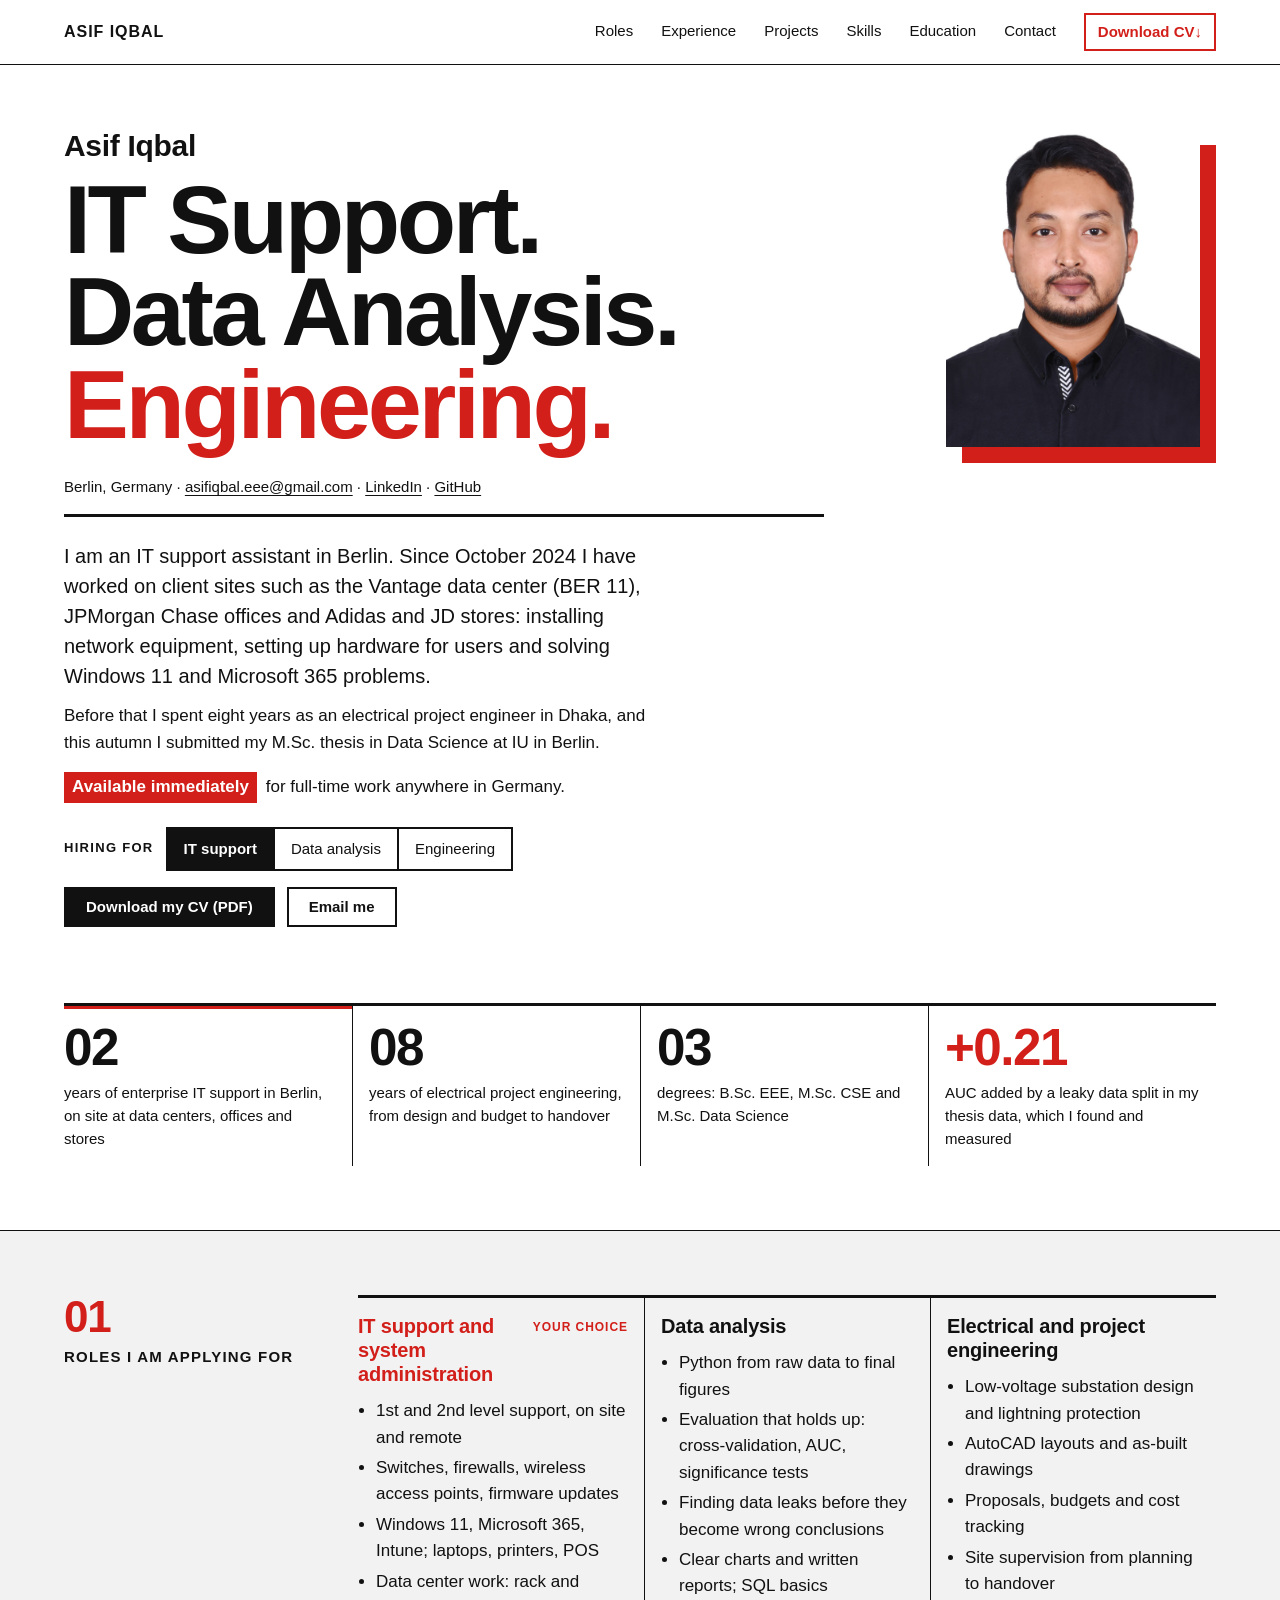
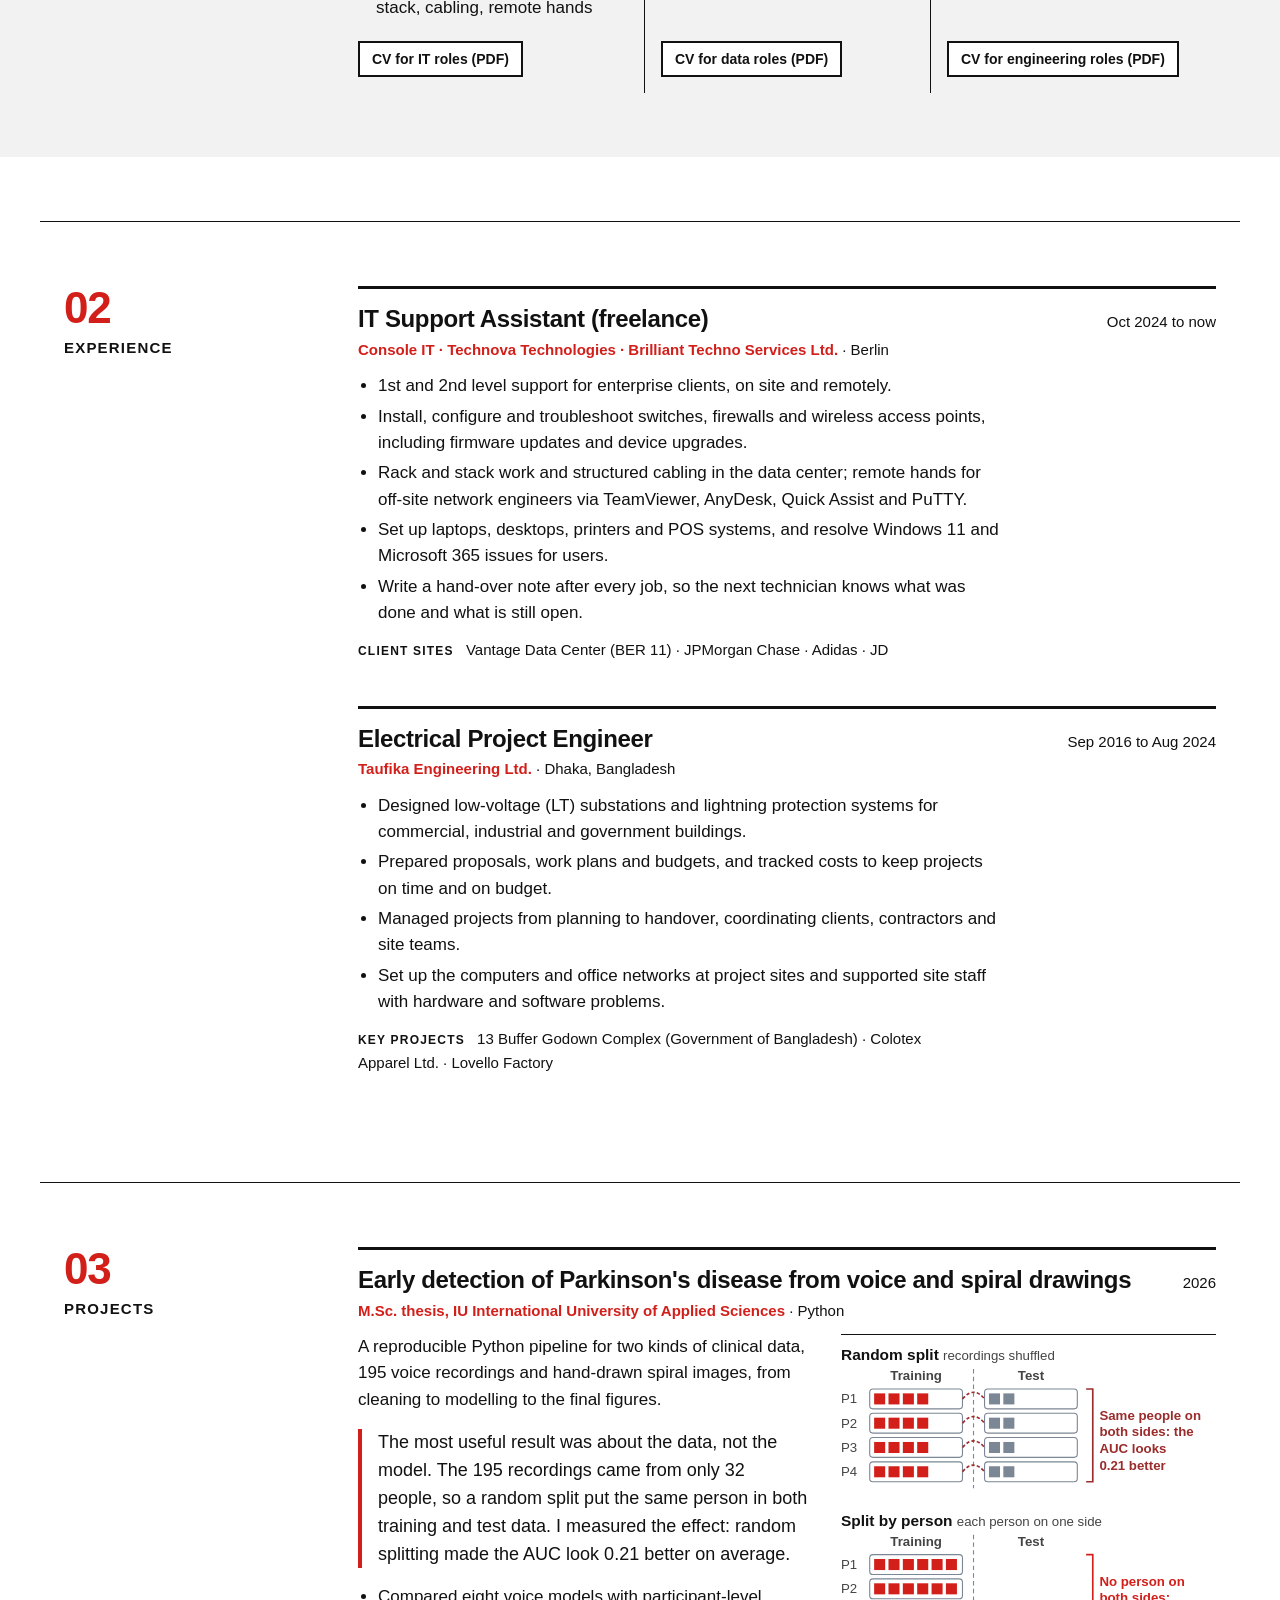
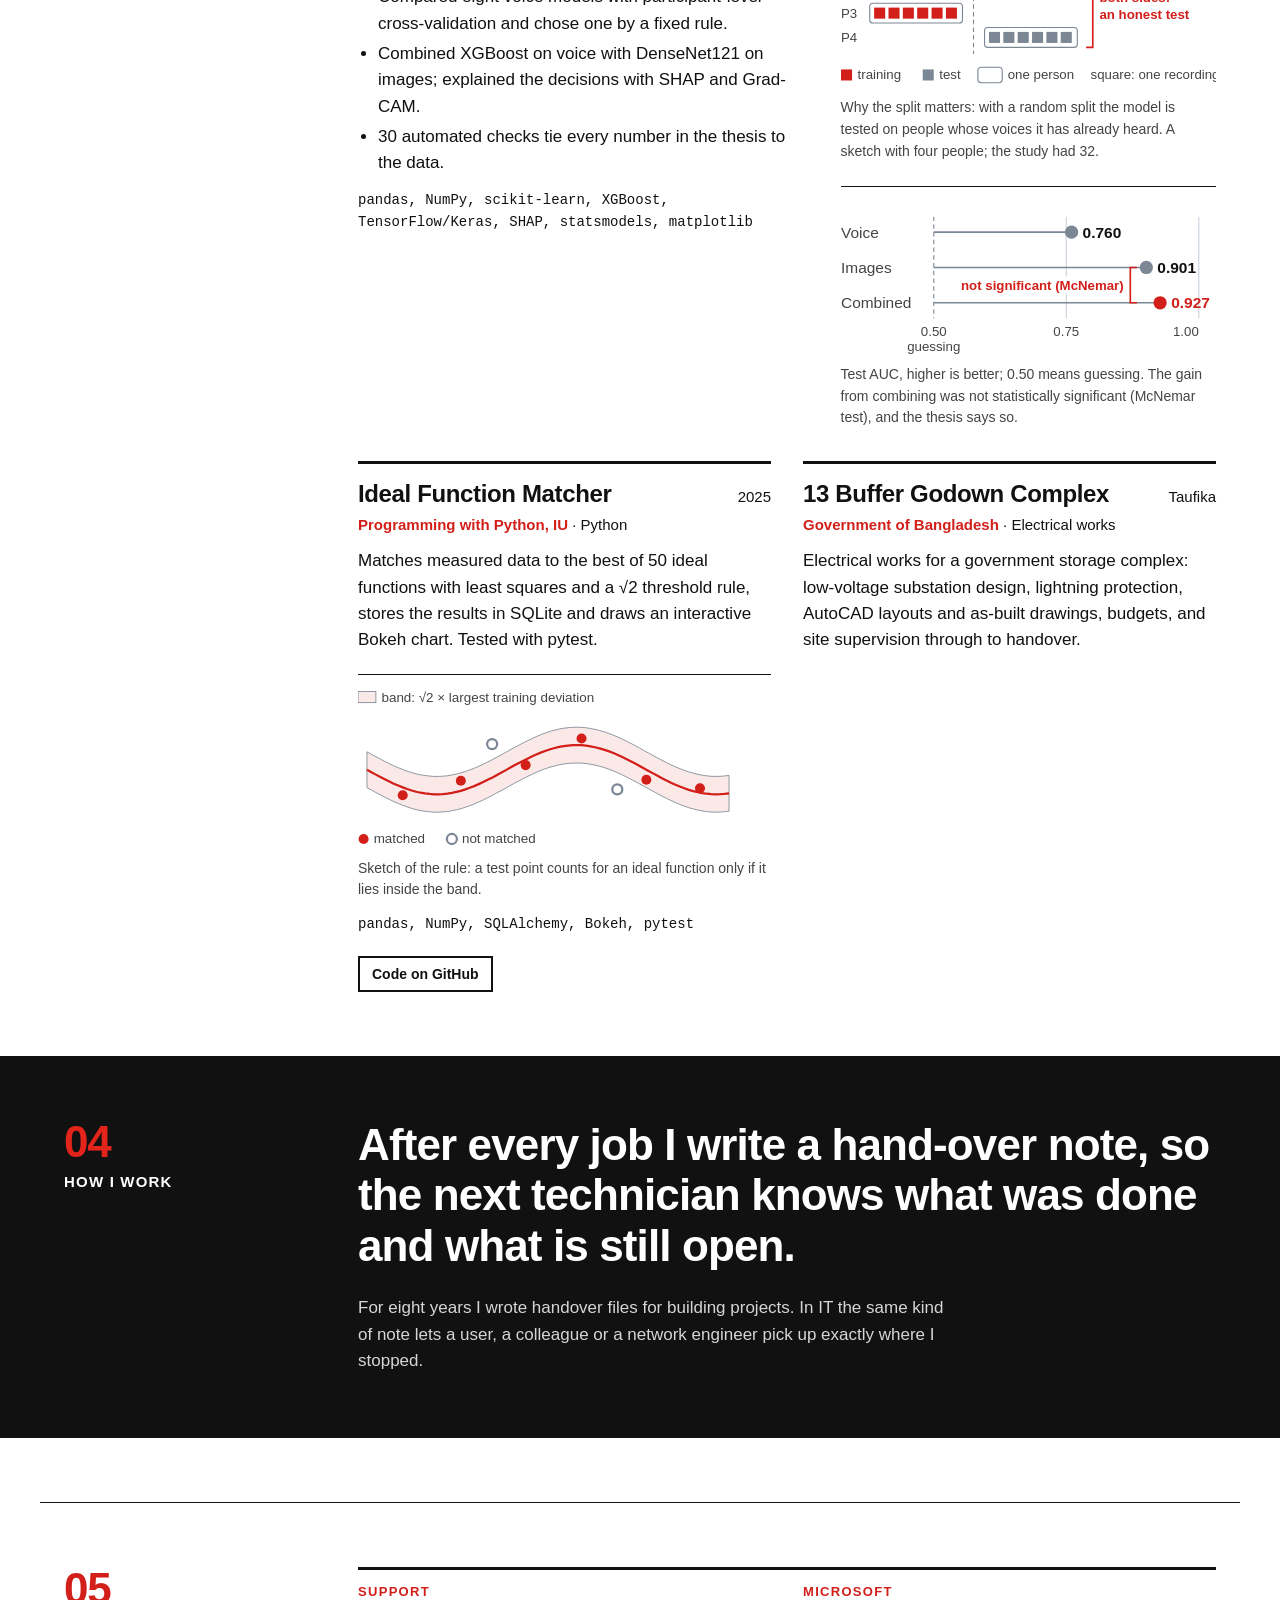
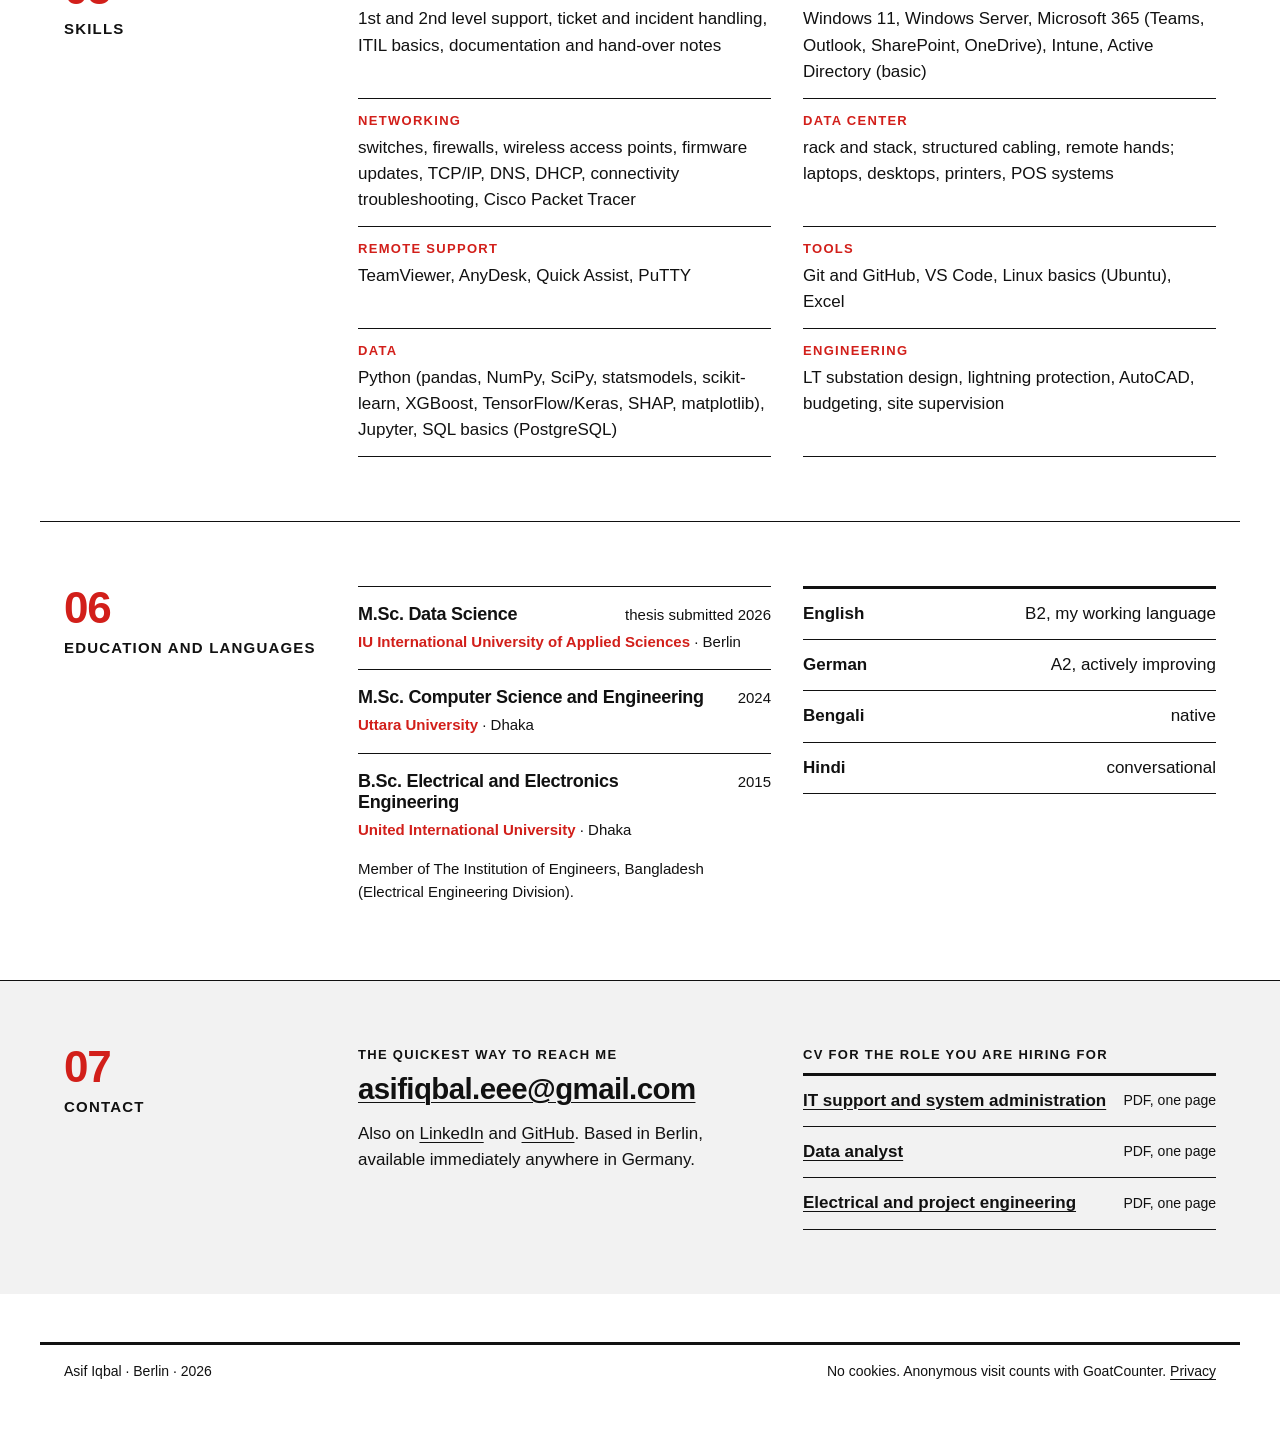
==== index.html @ b981323e "Swiss design: black, white and Swiss red, big headline, numbered sections, red block behind the phot" ====
<!doctype html>
<html lang="en">
<head>
  <meta charset="utf-8">
  <meta name="viewport" content="width=device-width, initial-scale=1">
  <title>Asif Iqbal · IT Support, System Administration, Data Analysis · Berlin</title>
  <meta name="description" content="Asif Iqbal, Berlin. IT support assistant on enterprise sites since 2024, eight years as an electrical project engineer before that, M.Sc. in Data Science. Available immediately anywhere in Germany.">
  <meta name="author" content="Asif Iqbal">
  <meta property="og:type" content="profile">
  <meta property="og:title" content="Asif Iqbal · IT Support, System Administration, Data Analysis">
  <meta property="og:description" content="IT support on enterprise sites in Berlin, eight years of electrical project engineering, M.Sc. in Data Science.">
  <meta property="og:url" content="https://asifiu.github.io/">
  <meta property="og:image" content="https://asifiu.github.io/img/asif-iqbal.jpg">
  <link rel="canonical" href="https://asifiu.github.io/">
  <link rel="icon" href="favicon.svg" type="image/svg+xml">
  <link rel="stylesheet" href="tokens.css">
  <link rel="stylesheet" href="theme.css">
  <link rel="stylesheet" href="style.css">
  <script src="site.js"></script>
  <script type="application/ld+json">
  {"@context": "https://schema.org", "@type": "Person", "name": "Asif Iqbal",
   "jobTitle": "IT Support Assistant", "image": "https://asifiu.github.io/img/asif-iqbal.jpg",
   "email": "mailto:asifiqbal.eee@gmail.com",
   "address": {"@type": "PostalAddress", "addressLocality": "Berlin", "addressCountry": "DE"},
   "alumniOf": ["IU International University of Applied Sciences", "Uttara University", "United International University"],
   "knowsLanguage": ["English", "German", "Bengali", "Hindi"],
   "sameAs": ["https://www.linkedin.com/in/asif-iqbal-ds", "https://github.com/asifiu"]}
  </script>
</head>
<body>
  <a class="skip" href="#main">Skip to content</a>

  <header class="site">
    <div class="page site-inner">
      <a class="mark" href="#top"><img src="favicon.svg" alt="" width="28" height="28">Asif Iqbal</a>
      <button class="menu-button" type="button" aria-expanded="false" aria-controls="site-nav" hidden>Menu</button>
      <nav id="site-nav" aria-label="Sections">
        <a href="#roles">Roles</a>
        <a href="#experience">Experience</a>
        <a href="#projects">Projects</a>
        <a href="#skills">Skills</a>
        <a href="#education">Education</a>
        <a href="#contact">Contact</a>
        <a class="nav-cv" href="cv/Asif_Iqbal_CV_IT_Support.pdf" data-goatcounter-click="cv-it-support" data-show="it" download>Download CV</a>
        <a class="nav-cv" href="cv/Asif_Iqbal_CV_Data_Analyst.pdf" data-goatcounter-click="cv-data-analyst" data-show="data" download hidden>Download CV</a>
        <a class="nav-cv" href="cv/Asif_Iqbal_CV_Electrical_Engineer.pdf" data-goatcounter-click="cv-electrical" data-show="ee" download hidden>Download CV</a>
      </nav>
    </div>
  </header>

  <main id="main">
    <section class="intro page" id="top">
      <div class="intro-text">
        <h1>Asif Iqbal</h1>
        <p class="headline"><span data-show="it ee">IT Support.<br>Data Analysis.<br><em>Engineering.</em></span><span data-show="data" hidden>Data Analysis.<br>IT Support.<br><em>Engineering.</em></span></p>
        <p class="contact-line">Berlin, Germany · <a href="mailto:asifiqbal.eee@gmail.com" data-goatcounter-click="email">asifiqbal.eee@gmail.com</a> ·
          <a href="https://www.linkedin.com/in/asif-iqbal-ds" data-goatcounter-click="linkedin">LinkedIn</a> · <a href="https://github.com/asifiu" data-goatcounter-click="github">GitHub</a></p>
        <div class="intro-body">
          <div data-show="it ee">
            <p class="lede">I am an IT support assistant in Berlin. Since October 2024 I have worked on client sites such as the Vantage data center (BER 11), JPMorgan Chase offices and Adidas and JD stores: installing network equipment, setting up hardware for users and solving Windows 11 and Microsoft 365 problems.</p>
            <p>Before that I spent eight years as an electrical project engineer in Dhaka, and this autumn I submitted my M.Sc. thesis in Data Science at IU in Berlin.</p>
          </div>
          <div data-show="data" hidden>
            <p class="lede">This autumn I submitted my M.Sc. thesis in Data Science at IU in Berlin: a reproducible Python pipeline for 195 voice recordings and hand-drawn spiral images, in which I found and measured a data leak that made the AUC look 0.21 better.</p>
            <p>Since October 2024 I have worked as an IT support assistant on client sites in Berlin, such as the Vantage data center (BER 11), JPMorgan Chase offices and Adidas and JD stores. Before that I spent eight years as an electrical project engineer in Dhaka.</p>
          </div>
          <p class="avail"><span class="tag">Available immediately</span> for full-time work anywhere in Germany.</p>

          <div class="focus" role="group" aria-labelledby="focusLabel" hidden>
            <span class="focus-label" id="focusLabel">Hiring for</span>
            <div class="segmented">
              <button type="button" data-role="it" aria-pressed="true">IT support</button>
              <button type="button" data-role="data" aria-pressed="false">Data analysis</button>
              <button type="button" data-role="ee" aria-pressed="false">Engineering</button>
            </div>
          </div>
          <p class="actions">
            <a class="button" href="cv/Asif_Iqbal_CV_IT_Support.pdf" data-goatcounter-click="cv-it-support" data-show="it" download>Download my CV (PDF)</a>
            <a class="button" href="cv/Asif_Iqbal_CV_Data_Analyst.pdf" data-goatcounter-click="cv-data-analyst" data-show="data" download hidden>Download my data analyst CV (PDF)</a>
            <a class="button" href="cv/Asif_Iqbal_CV_Electrical_Engineer.pdf" data-goatcounter-click="cv-electrical" data-show="ee" download hidden>Download my engineering CV (PDF)</a>
            <a class="button secondary" href="mailto:asifiqbal.eee@gmail.com" data-goatcounter-click="email">Email me</a>
          </p>
        </div>
      </div>
      <figure class="portrait">
        <img src="img/asif-iqbal.jpg" width="320" height="400" alt="Portrait of Asif Iqbal">
      </figure>
    </section>

    <section class="page" aria-label="In numbers">
      <dl class="facts">
        <div data-for="it"><dt>02</dt><dd>years of enterprise IT support in Berlin, on site at data centers, offices and stores</dd></div>
        <div data-for="ee"><dt>08</dt><dd>years of electrical project engineering, from design and budget to handover</dd></div>
        <div><dt>03</dt><dd>degrees: B.Sc. EEE, M.Sc. CSE and M.Sc. Data Science</dd></div>
        <div data-for="data" class="hot"><dt>+0.21</dt><dd>AUC added by a leaky data split in my thesis data, which I found and measured</dd></div>
      </dl>
    </section>

    <section class="band mist" id="roles">
      <div class="page">
        <h2>Roles I am applying for</h2>
        <div class="roles">
          <article class="role" data-role="it">
            <div class="role-head"><h3>IT support and system administration</h3><span class="picked" hidden>Your choice</span></div>
            <ul>
              <li>1st and 2nd level support, on site and remote</li>
              <li>Switches, firewalls, wireless access points, firmware updates</li>
              <li>Windows 11, Microsoft 365, Intune; laptops, printers, POS</li>
              <li>Data center work: rack and stack, cabling, remote hands</li>
            </ul>
            <p class="role-foot"><a class="button secondary small" href="cv/Asif_Iqbal_CV_IT_Support.pdf" data-goatcounter-click="cv-it-support" download>CV for IT roles (PDF)</a></p>
          </article>
          <article class="role" data-role="data">
            <div class="role-head"><h3>Data analysis</h3><span class="picked" hidden>Your choice</span></div>
            <ul>
              <li>Python from raw data to final figures</li>
              <li>Evaluation that holds up: cross-validation, AUC, significance tests</li>
              <li>Finding data leaks before they become wrong conclusions</li>
              <li>Clear charts and written reports; SQL basics</li>
            </ul>
            <p class="role-foot"><a class="button secondary small" href="cv/Asif_Iqbal_CV_Data_Analyst.pdf" data-goatcounter-click="cv-data-analyst" download>CV for data roles (PDF)</a></p>
          </article>
          <article class="role" data-role="ee">
            <div class="role-head"><h3>Electrical and project engineering</h3><span class="picked" hidden>Your choice</span></div>
            <ul>
              <li>Low-voltage substation design and lightning protection</li>
              <li>AutoCAD layouts and as-built drawings</li>
              <li>Proposals, budgets and cost tracking</li>
              <li>Site supervision from planning to handover</li>
            </ul>
            <p class="role-foot"><a class="button secondary small" href="cv/Asif_Iqbal_CV_Electrical_Engineer.pdf" data-goatcounter-click="cv-electrical" download>CV for engineering roles (PDF)</a></p>
          </article>
        </div>
      </div>
    </section>

    <section class="block page" id="experience">
      <h2>Experience</h2>

      <article class="entry">
        <div class="entry-head"><h3>IT Support Assistant (freelance)</h3><span class="dates">Oct 2024 to now</span></div>
        <p class="org">Console IT · Technova Technologies · Brilliant Techno Services Ltd. <span>Berlin</span></p>
        <ul>
          <li>1st and 2nd level support for enterprise clients, on site and remotely.</li>
          <li>Install, configure and troubleshoot switches, firewalls and wireless access points, including firmware updates and device upgrades.</li>
          <li>Rack and stack work and structured cabling in the data center; remote hands for off-site network engineers via TeamViewer, AnyDesk, Quick Assist and PuTTY.</li>
          <li>Set up laptops, desktops, printers and POS systems, and resolve Windows 11 and Microsoft 365 issues for users.</li>
          <li>Write a hand-over note after every job, so the next technician knows what was done and what is still open.</li>
        </ul>
        <p class="sites"><span>Client sites</span> Vantage Data Center (BER 11) · JPMorgan Chase · Adidas · JD</p>
      </article>

      <article class="entry">
        <div class="entry-head"><h3>Electrical Project Engineer</h3><span class="dates">Sep 2016 to Aug 2024</span></div>
        <p class="org">Taufika Engineering Ltd. <span>Dhaka, Bangladesh</span></p>
        <ul>
          <li>Designed low-voltage (LT) substations and lightning protection systems for commercial, industrial and government buildings.</li>
          <li>Prepared proposals, work plans and budgets, and tracked costs to keep projects on time and on budget.</li>
          <li>Managed projects from planning to handover, coordinating clients, contractors and site teams.</li>
          <li>Set up the computers and office networks at project sites and supported site staff with hardware and software problems.</li>
        </ul>
        <p class="sites"><span>Key projects</span> 13 Buffer Godown Complex (Government of Bangladesh) · Colotex Apparel Ltd. · Lovello Factory</p>
      </article>
    </section>

    <section class="block page" id="projects">
      <h2>Projects</h2>

      <article class="entry">
        <div class="entry-head"><h3>Early detection of Parkinson's disease from voice and spiral drawings</h3><span class="dates">2026</span></div>
        <p class="org">M.Sc. thesis, IU International University of Applied Sciences <span>Python</span></p>
        <div class="feature-grid">
          <div>
            <p>A reproducible Python pipeline for two kinds of clinical data, 195 voice recordings and hand-drawn spiral images, from cleaning to modelling to the final figures.</p>
            <p class="finding">The most useful result was about the data, not the model. The 195 recordings came from only 32 people, so a random split put the same person in both training and test data. I measured the effect: random splitting made the AUC look 0.21 better on average.</p>
            <ul>
              <li>Compared eight voice models with participant-level cross-validation and chose one by a fixed rule.</li>
              <li>Combined XGBoost on voice with DenseNet121 on images; explained the decisions with SHAP and Grad-CAM.</li>
              <li>30 automated checks tie every number in the thesis to the data.</li>
            </ul>
            <p class="stack">pandas, NumPy, scikit-learn, XGBoost, TensorFlow/Keras, SHAP, statsmodels, matplotlib</p>
          </div>
          <div class="figures">
            <figure class="chart">
              <svg viewBox="0 0 340 310" role="img" aria-labelledby="splitTitle">
                <title id="splitTitle">Random split: each of four people has recordings in both training and test data, so the model is tested on voices it already knows, which made the AUC look 0.21 better. Split by person: each person is in training or in test, never in both.</title>
                <text x="0" y="12" class="head">Random split <tspan class="sub">recordings shuffled</tspan></text>
                <text x="68" y="30" class="col">Training</text><text x="172" y="30" class="col">Test</text>
                <line x1="120" y1="20" x2="120" y2="128" class="divider"/>
                <text x="0" y="51" class="person">P1</text>
                <rect x="26" y="38" width="84" height="18" rx="3" class="box"/>
                <g class="train"><rect x="30" y="42" width="10" height="10"/><rect x="43" y="42" width="10" height="10"/><rect x="56" y="42" width="10" height="10"/><rect x="69" y="42" width="10" height="10"/></g>
                <rect x="130" y="38" width="84" height="18" rx="3" class="box"/>
                <g class="test"><rect x="134" y="42" width="10" height="10"/><rect x="147" y="42" width="10" height="10"/></g>
                <path d="M110 47 Q120 35 130 47" class="leak-arc"/>
                <text x="0" y="73" class="person">P2</text>
                <rect x="26" y="60" width="84" height="18" rx="3" class="box"/>
                <g class="train"><rect x="30" y="64" width="10" height="10"/><rect x="43" y="64" width="10" height="10"/><rect x="56" y="64" width="10" height="10"/><rect x="69" y="64" width="10" height="10"/></g>
                <rect x="130" y="60" width="84" height="18" rx="3" class="box"/>
                <g class="test"><rect x="134" y="64" width="10" height="10"/><rect x="147" y="64" width="10" height="10"/></g>
                <path d="M110 69 Q120 57 130 69" class="leak-arc"/>
                <text x="0" y="95" class="person">P3</text>
                <rect x="26" y="82" width="84" height="18" rx="3" class="box"/>
                <g class="train"><rect x="30" y="86" width="10" height="10"/><rect x="43" y="86" width="10" height="10"/><rect x="56" y="86" width="10" height="10"/><rect x="69" y="86" width="10" height="10"/></g>
                <rect x="130" y="82" width="84" height="18" rx="3" class="box"/>
                <g class="test"><rect x="134" y="86" width="10" height="10"/><rect x="147" y="86" width="10" height="10"/></g>
                <path d="M110 91 Q120 79 130 91" class="leak-arc"/>
                <text x="0" y="117" class="person">P4</text>
                <rect x="26" y="104" width="84" height="18" rx="3" class="box"/>
                <g class="train"><rect x="30" y="108" width="10" height="10"/><rect x="43" y="108" width="10" height="10"/><rect x="56" y="108" width="10" height="10"/><rect x="69" y="108" width="10" height="10"/></g>
                <rect x="130" y="104" width="84" height="18" rx="3" class="box"/>
                <g class="test"><rect x="134" y="108" width="10" height="10"/><rect x="147" y="108" width="10" height="10"/></g>
                <path d="M110 113 Q120 101 130 113" class="leak-arc"/>
                <path d="M222 38 H228 V122 H222" class="bracket-bad"/>
                <text x="234" y="66" class="note-bad">Same people on</text>
                <text x="234" y="81" class="note-bad">both sides: the</text>
                <text x="234" y="96" class="note-bad">AUC looks</text>
                <text x="234" y="111" class="note-bad">0.21 better</text>
                <text x="0" y="162" class="head">Split by person <tspan class="sub">each person on one side</tspan></text>
                <text x="68" y="180" class="col">Training</text><text x="172" y="180" class="col">Test</text>
                <line x1="120" y1="170" x2="120" y2="278" class="divider"/>
                <text x="0" y="201" class="person">P1</text>
                <rect x="26" y="188" width="84" height="18" rx="3" class="box"/>
                <g class="train"><rect x="30" y="192" width="10" height="10"/><rect x="43" y="192" width="10" height="10"/><rect x="56" y="192" width="10" height="10"/><rect x="69" y="192" width="10" height="10"/><rect x="82" y="192" width="10" height="10"/><rect x="95" y="192" width="10" height="10"/></g>
                <text x="0" y="223" class="person">P2</text>
                <rect x="26" y="210" width="84" height="18" rx="3" class="box"/>
                <g class="train"><rect x="30" y="214" width="10" height="10"/><rect x="43" y="214" width="10" height="10"/><rect x="56" y="214" width="10" height="10"/><rect x="69" y="214" width="10" height="10"/><rect x="82" y="214" width="10" height="10"/><rect x="95" y="214" width="10" height="10"/></g>
                <text x="0" y="245" class="person">P3</text>
                <rect x="26" y="232" width="84" height="18" rx="3" class="box"/>
                <g class="train"><rect x="30" y="236" width="10" height="10"/><rect x="43" y="236" width="10" height="10"/><rect x="56" y="236" width="10" height="10"/><rect x="69" y="236" width="10" height="10"/><rect x="82" y="236" width="10" height="10"/><rect x="95" y="236" width="10" height="10"/></g>
                <text x="0" y="267" class="person">P4</text>
                <rect x="130" y="254" width="84" height="18" rx="3" class="box"/>
                <g class="test"><rect x="134" y="258" width="10" height="10"/><rect x="147" y="258" width="10" height="10"/><rect x="160" y="258" width="10" height="10"/><rect x="173" y="258" width="10" height="10"/><rect x="186" y="258" width="10" height="10"/><rect x="199" y="258" width="10" height="10"/></g>
                <path d="M222 188 H228 V272 H222" class="bracket-ok"/>
                <text x="234" y="216" class="note-ok">No person on</text>
                <text x="234" y="231" class="note-ok">both sides:</text>
                <text x="234" y="246" class="note-ok">an honest test</text>
                <g class="legend"><rect x="0" y="292" width="10" height="10" class="train-key"/><text x="15" y="301">training</text><rect x="74" y="292" width="10" height="10" class="test-key"/><text x="89" y="301">test</text><rect x="124" y="290" width="22" height="14" rx="3" class="box"/><text x="151" y="301">one person</text><text x="226" y="301">square: one recording</text></g>
              </svg>
              <figcaption>Why the split matters: with a random split the model is tested on people whose voices it has already heard. A sketch with four people; the study had 32.</figcaption>
            </figure>
            <figure class="chart">
              <svg viewBox="0 0 340 142" role="img" aria-labelledby="chartTitle">
                <title id="chartTitle">Test AUC on a scale from 0.50 (guessing) to 1.00: voice 0.760, images 0.901, combined 0.927. The difference between images and combined is not statistically significant (McNemar test).</title>
                <line x1="84.0" y1="16" x2="84.0" y2="108" class="chance"/>
                <line x1="204.0" y1="16" x2="204.0" y2="108" class="grid"/>
                <line x1="324.0" y1="16" x2="324.0" y2="108" class="grid"/>
                <text x="0" y="35" class="lbl">Voice</text>
                <line x1="84.0" y1="30" x2="208.8" y2="30" class="stem"/>
                <circle cx="208.8" cy="30" r="6" class="cmp"/>
                <text x="218.8" y="35" class="val">0.760</text>
                <text x="0" y="67" class="lbl">Images</text>
                <line x1="84.0" y1="62" x2="276.5" y2="62" class="stem"/>
                <circle cx="276.5" cy="62" r="6" class="cmp"/>
                <text x="286.5" y="67" class="val">0.901</text>
                <text x="0" y="99" class="lbl">Combined</text>
                <line x1="84.0" y1="94" x2="289.0" y2="94" class="stem"/>
                <circle cx="289.0" cy="94" r="6" class="main"/>
                <text x="299.0" y="99" class="val strong">0.927</text>
                <path d="M268 62 H262 V94 H268" class="bracket"/>
                <rect x="96" y="70" width="162" height="16" class="note-bg"/>
                <text x="256" y="82" class="note" text-anchor="end">not significant (McNemar)</text>
                <text x="84.0" y="124" class="tick" text-anchor="middle">0.50</text>
                <text x="84.0" y="138" class="tick" text-anchor="middle">guessing</text>
                <text x="204.0" y="124" class="tick" text-anchor="middle">0.75</text>
                <text x="324.0" y="124" class="tick" text-anchor="end">1.00</text>
              </svg>
              <figcaption>Test AUC, higher is better; 0.50 means guessing. The gain from combining was not statistically significant (McNemar test), and the thesis says so.</figcaption>
            </figure>
          </div>
        </div>
      </article>

      <div class="two-col">
        <article class="entry card">
          <div class="entry-head"><h3>Ideal Function Matcher</h3><span class="dates">2025</span></div>
          <p class="org">Programming with Python, IU <span>Python</span></p>
          <p>Matches measured data to the best of 50 ideal functions with least squares and a √2 threshold rule, stores the results in SQLite and draws an interactive Bokeh chart. Tested with pytest.</p>
          <figure class="chart sketch">
            <svg viewBox="0 0 340 146" role="img" aria-labelledby="matchTitle">
              <title id="matchTitle">Sketch of the matching rule: a test point is matched to an ideal function only if it lies inside a band of the square root of 2 times the largest training deviation. Six points inside the band are matched, two outside are not.</title>
              <path d="M8 58.0 L12 60.2 L16 62.4 L20 64.5 L24 66.6 L28 68.6 L32 70.5 L36 72.2 L40 73.8 L44 75.3 L48 76.6 L52 77.7 L56 78.6 L60 79.2 L64 79.7 L68 80.0 L72 80.0 L76 79.8 L80 79.4 L84 78.7 L88 77.9 L92 76.9 L96 75.6 L100 74.2 L104 72.7 L108 70.9 L112 69.1 L116 67.1 L120 65.1 L124 62.9 L128 60.8 L132 58.6 L136 56.3 L140 54.1 L144 52.0 L148 49.9 L152 47.9 L156 46.0 L160 44.2 L164 42.5 L168 41.0 L172 39.7 L176 38.6 L180 37.6 L184 36.9 L188 36.4 L192 36.1 L196 36.0 L200 36.1 L204 36.5 L208 37.1 L212 37.9 L216 38.9 L220 40.0 L224 41.4 L228 42.9 L232 44.6 L236 46.4 L240 48.4 L244 50.4 L248 52.5 L252 54.7 L256 56.9 L260 59.1 L264 61.3 L268 63.5 L272 65.6 L276 67.6 L280 69.6 L284 71.4 L288 73.1 L292 74.6 L296 76.0 L300 77.1 L304 78.1 L308 78.9 L312 79.5 L316 79.9 L320 80.0 L324 79.9 L328 79.6 L332 79.1 L332 111.1 L328 111.6 L324 111.9 L320 112.0 L316 111.9 L312 111.5 L308 110.9 L304 110.1 L300 109.1 L296 108.0 L292 106.6 L288 105.1 L284 103.4 L280 101.6 L276 99.6 L272 97.6 L268 95.5 L264 93.3 L260 91.1 L256 88.9 L252 86.7 L248 84.5 L244 82.4 L240 80.4 L236 78.4 L232 76.6 L228 74.9 L224 73.4 L220 72.0 L216 70.9 L212 69.9 L208 69.1 L204 68.5 L200 68.1 L196 68.0 L192 68.1 L188 68.4 L184 68.9 L180 69.6 L176 70.6 L172 71.7 L168 73.0 L164 74.5 L160 76.2 L156 78.0 L152 79.9 L148 81.9 L144 84.0 L140 86.1 L136 88.3 L132 90.6 L128 92.8 L124 94.9 L120 97.1 L116 99.1 L112 101.1 L108 102.9 L104 104.7 L100 106.2 L96 107.6 L92 108.9 L88 109.9 L84 110.7 L80 111.4 L76 111.8 L72 112.0 L68 112.0 L64 111.7 L60 111.2 L56 110.6 L52 109.7 L48 108.6 L44 107.3 L40 105.8 L36 104.2 L32 102.5 L28 100.6 L24 98.6 L20 96.5 L16 94.4 L12 92.2 L8 90.0 Z" class="band"/>
              <path d="M8 74.0 L12 76.2 L16 78.4 L20 80.5 L24 82.6 L28 84.6 L32 86.5 L36 88.2 L40 89.8 L44 91.3 L48 92.6 L52 93.7 L56 94.6 L60 95.2 L64 95.7 L68 96.0 L72 96.0 L76 95.8 L80 95.4 L84 94.7 L88 93.9 L92 92.9 L96 91.6 L100 90.2 L104 88.7 L108 86.9 L112 85.1 L116 83.1 L120 81.1 L124 78.9 L128 76.8 L132 74.6 L136 72.3 L140 70.1 L144 68.0 L148 65.9 L152 63.9 L156 62.0 L160 60.2 L164 58.5 L168 57.0 L172 55.7 L176 54.6 L180 53.6 L184 52.9 L188 52.4 L192 52.1 L196 52.0 L200 52.1 L204 52.5 L208 53.1 L212 53.9 L216 54.9 L220 56.0 L224 57.4 L228 58.9 L232 60.6 L236 62.4 L240 64.4 L244 66.4 L248 68.5 L252 70.7 L256 72.9 L260 75.1 L264 77.3 L268 79.5 L272 81.6 L276 83.6 L280 85.6 L284 87.4 L288 89.1 L292 90.6 L296 92.0 L300 93.1 L304 94.1 L308 94.9 L312 95.5 L316 95.9 L320 96.0 L324 95.9 L328 95.6 L332 95.1" class="ideal"/>
              <circle cx="40" cy="96.8" r="4.5" class="hit"/>
              <circle cx="92" cy="83.9" r="4.5" class="hit"/>
              <circle cx="150" cy="69.9" r="4.5" class="hit"/>
              <circle cx="200" cy="46.1" r="4.5" class="hit"/>
              <circle cx="258" cy="83.0" r="4.5" class="hit"/>
              <circle cx="306" cy="90.6" r="4.5" class="hit"/>
              <circle cx="120" cy="51.1" r="4.5" class="miss"/>
              <circle cx="232" cy="91.6" r="4.5" class="miss"/>
              <g class="legend"><rect x="0" y="4" width="16" height="10" class="band"/><text x="21" y="13">band: √2 × largest training deviation</text><circle cx="5" cy="136" r="4.5" class="hit"/><text x="14" y="140">matched</text><circle cx="84" cy="136" r="4.5" class="miss"/><text x="93" y="140">not matched</text></g>
            </svg>
            <figcaption>Sketch of the rule: a test point counts for an ideal function only if it lies inside the band.</figcaption>
          </figure>
          <p class="stack">pandas, NumPy, SQLAlchemy, Bokeh, pytest</p>
          <p class="card-foot"><a class="button secondary small" href="https://github.com/asifiu/iu-programming-assignment" data-goatcounter-click="github-ideal-function-matcher">Code on GitHub</a></p>
        </article>
        <article class="entry card">
          <div class="entry-head"><h3>13 Buffer Godown Complex</h3><span class="dates">Taufika</span></div>
          <p class="org">Government of Bangladesh <span>Electrical works</span></p>
          <p>Electrical works for a government storage complex: low-voltage substation design, lightning protection, AutoCAD layouts and as-built drawings, budgets, and site supervision through to handover.</p>
        </article>
      </div>
    </section>

    <section class="band accent" aria-labelledby="howTitle">
      <div class="page">
        <h2 id="howTitle">How I work</h2>
        <blockquote class="quote">
          <p>After every job I write a hand-over note, so the next technician knows what was done and what is still open.</p>
        </blockquote>
        <p class="after-quote">For eight years I wrote handover files for building projects. In IT the same kind of note lets a user, a colleague or a network engineer pick up exactly where I stopped.</p>
      </div>
    </section>

    <section class="block page" id="skills">
      <h2>Skills</h2>
      <dl class="skills">
        <div data-for="it"><dt>Support</dt><dd>1st and 2nd level support, ticket and incident handling, ITIL basics, documentation and hand-over notes</dd></div>
        <div data-for="it"><dt>Microsoft</dt><dd>Windows 11, Windows Server, Microsoft 365 (Teams, Outlook, SharePoint, OneDrive), Intune, Active Directory (basic)</dd></div>
        <div data-for="it"><dt>Networking</dt><dd>switches, firewalls, wireless access points, firmware updates, TCP/IP, DNS, DHCP, connectivity troubleshooting, Cisco Packet Tracer</dd></div>
        <div data-for="it"><dt>Data center</dt><dd>rack and stack, structured cabling, remote hands; laptops, desktops, printers, POS systems</dd></div>
        <div data-for="it"><dt>Remote support</dt><dd>TeamViewer, AnyDesk, Quick Assist, PuTTY</dd></div>
        <div data-for="data"><dt>Data</dt><dd>Python (pandas, NumPy, SciPy, statsmodels, scikit-learn, XGBoost, TensorFlow/Keras, SHAP, matplotlib), Jupyter, SQL basics (PostgreSQL)</dd></div>
        <div data-for="ee"><dt>Engineering</dt><dd>LT substation design, lightning protection, AutoCAD, budgeting, site supervision</dd></div>
        <div data-for="it data"><dt>Tools</dt><dd>Git and GitHub, VS Code, Linux basics (Ubuntu), Excel</dd></div>
      </dl>
    </section>

    <section class="block page" id="education">
      <h2>Education and languages</h2>
      <div class="two-col">
        <div>
          <article class="entry compact">
            <div class="entry-head"><h3>M.Sc. Data Science</h3><span class="dates">thesis submitted 2026</span></div>
            <p class="org">IU International University of Applied Sciences <span>Berlin</span></p>
          </article>
          <article class="entry compact">
            <div class="entry-head"><h3>M.Sc. Computer Science and Engineering</h3><span class="dates">2024</span></div>
            <p class="org">Uttara University <span>Dhaka</span></p>
          </article>
          <article class="entry compact">
            <div class="entry-head"><h3>B.Sc. Electrical and Electronics Engineering</h3><span class="dates">2015</span></div>
            <p class="org">United International University <span>Dhaka</span></p>
          </article>
          <p class="plain">Member of The Institution of Engineers, Bangladesh (Electrical Engineering Division).</p>
        </div>
        <dl class="languages">
          <div><dt>English</dt><dd>B2, my working language</dd></div>
          <div><dt>German</dt><dd>A2, actively improving</dd></div>
          <div><dt>Bengali</dt><dd>native</dd></div>
          <div><dt>Hindi</dt><dd>conversational</dd></div>
        </dl>
      </div>
    </section>

    <section class="band mist contact" id="contact">
      <div class="page">
        <h2>Contact</h2>
        <div class="two-col">
          <div>
            <p class="contact-label">The quickest way to reach me</p>
            <p class="contact-email"><a href="mailto:asifiqbal.eee@gmail.com" data-goatcounter-click="email">asifiqbal.eee@gmail.com</a></p>
            <p>Also on <a href="https://www.linkedin.com/in/asif-iqbal-ds" data-goatcounter-click="linkedin">LinkedIn</a> and <a href="https://github.com/asifiu" data-goatcounter-click="github">GitHub</a>. Based in Berlin, available immediately anywhere in Germany.</p>
          </div>
          <div>
            <p class="contact-label">CV for the role you are hiring for</p>
            <ul class="downloads">
              <li><a href="cv/Asif_Iqbal_CV_IT_Support.pdf" data-goatcounter-click="cv-it-support" download>IT support and system administration</a><span>PDF, one page</span></li>
              <li><a href="cv/Asif_Iqbal_CV_Data_Analyst.pdf" data-goatcounter-click="cv-data-analyst" download>Data analyst</a><span>PDF, one page</span></li>
              <li><a href="cv/Asif_Iqbal_CV_Electrical_Engineer.pdf" data-goatcounter-click="cv-electrical" download>Electrical and project engineering</a><span>PDF, one page</span></li>
            </ul>
          </div>
        </div>
      </div>
    </section>
  </main>

  <footer class="page site-foot">
    <p>Asif Iqbal · Berlin · 2026</p>
    <p>No cookies. Anonymous visit counts with GoatCounter. <a href="privacy.html">Privacy</a></p>
  </footer>
  <script data-goatcounter="https://asifiqbal.goatcounter.com/count" async src="https://gc.zgo.at/count.v5.js"
          crossorigin="anonymous" integrity="sha384-atnOLvQb9t+jTSipvd75X2yginT4PjVbqDdlJAmxMm+wYElFmeR6EmLP5bYeoRVQ"></script>
</body>
</html>
---- tokens.css ----
/* Asif Iqbal brand tokens (see ../BRAND.md). The one place to change colours, type and spacing.
   Copied into portfolio/ and dashboard/static/ by sync_brand.py; edit here, then run it. */
:root {
  /* colour: brand */
  --navy: #1b4965;
  --navy-dark: #13364b;     /* hover and pressed */
  --navy-tint: #e8eef2;     /* selected and hover backgrounds */
  /* colour: neutral */
  --ink: #1d1d1f;
  --muted: #5a6470;
  --rule: #c9d3dc;
  --rule-strong: #7b8794;   /* borders of fields and boxes that must be seen: 3.7 : 1 on white */
  --paper: #ffffff;
  --mist: #f3f5f7;
  /* colour: status (dashboard only) */
  --act-ink: #8a5a0b;  --act-bg: #fbf1dd;    /* needs your action */
  --done-ink: #2f6b3a; --done-bg: #e6f1e8;   /* done, applied */
  --bad-ink: #9b2c2c;  --bad-bg: #f7e4e4;    /* problem, rejected */
  --slate: #7b8794;                           /* chart comparison series: 3.7 : 1 on white (data marks need 3 : 1) */

  /* the accent of a page: navy here (CVs, dashboard); the portfolio sets its own in portfolio-theme.css */
  --accent: var(--navy);
  --accent-dark: var(--navy-dark);
  --accent-tint: var(--navy-tint);

  /* type */
  --font-display: Cambria, Georgia, "Times New Roman", serif;
  --font-text: Calibri, Carlito, "Segoe UI", Arial, sans-serif;
  --font-code: Consolas, "Cascadia Mono", ui-monospace, Menlo, monospace;  /* tool names only; system fonts */
  --text-xs: 13px;
  --text-sm: 15px;
  --text-md: 17px;
  --text-lg: 20px;
  --text-xl: 26px;
  --text-2xl: 34px;
  --text-3xl: clamp(40px, 6vw, 56px);
  --label-tracking: 0.12em;
  --leading: 1.55;

  /* space (4 px steps) */
  --s1: 4px;  --s2: 8px;  --s3: 12px; --s4: 16px; --s5: 24px;
  --s6: 32px; --s7: 48px; --s8: 64px; --s9: 96px;

  /* lines, corners, depth, motion */
  --hairline: 1px solid var(--rule);
  --radius: 3px;
  --radius-lg: 4px;
  --shadow: none;           /* separate with hairlines, not shadows */
  --focus: 0 0 0 2px var(--paper), 0 0 0 4px var(--accent);  /* keyboard focus: white gap + accent ring */
  --focus-inset: inset 0 0 0 2px var(--accent), inset 0 0 0 4px var(--paper);  /* inside boxes that clip their edges */
  --control: 40px;          /* height of buttons and fields */
  --touch: 44px;            /* the same on phones and touch screens */
  --measure: 68ch;          /* longest reading line */
  --page: 1080px;
  --transition: 120ms ease; /* colour changes only; nothing moves on its own */
}
---- theme.css ----
/* The portfolio's own accent colour: Swiss red (Asif's choice, 18 October 2026; teal before that).
   Loaded after tokens.css on the portfolio only; the CVs and the dashboard stay navy.
   Readable as text: 5.3 : 1 on white, 4.75 : 1 on the grey bands.
   Copied into portfolio/theme.css by sync_brand.py; edit here, then run it. */
:root {
  --accent: #d21f1a;
  --accent-dark: #a8180f;
  --accent-tint: #fbe9e8;
}
---- style.css ----
/* Portfolio, Swiss Modernism 2.0 preview (18 October 2026).
   Black, white and one accent (teal from theme.css), a 12-column grid, plain sans-serif type,
   black rules instead of boxes, square corners. Colours and spacing still come from tokens.css. */
:root {
  --sans: "Helvetica Neue", Helvetica, Arial, sans-serif;  /* system fonts only */
  --black: #111111;
  --grey: #f2f2f2;
  --line: 1px solid var(--black);
  --line-thick: 3px solid var(--black);
  --radius: 0;
  --radius-lg: 0;
}
* { box-sizing: border-box; }
[hidden] { display: none !important; }
html { scroll-padding-top: 76px; scroll-behavior: smooth; }
body { margin: 0; background: var(--paper); color: var(--black); font: 17px/1.55 var(--sans); counter-reset: section; }
h1, h2, h3 { margin: 0; }
p { margin: 0 0 var(--s3); }
a { color: var(--black); text-decoration-thickness: 1px; text-underline-offset: 3px; transition: color var(--transition); }
a:hover { color: var(--accent); }
:focus-visible { outline: none; box-shadow: var(--focus); }
a, button, summary, label { touch-action: manipulation; }
.page { max-width: 1200px; margin: 0 auto; padding: 0 var(--s5); }
.skip { position: absolute; left: -9999px; }
.skip:focus { left: var(--s4); top: var(--s4); display: inline-flex; align-items: center; min-height: var(--touch);
  background: var(--paper); padding: 0 var(--s4); z-index: 10; }

/* header: a black line, name left, menu right */
.site { position: sticky; top: 0; z-index: 5; background: var(--paper); border-bottom: var(--line); }
.site-inner { display: flex; align-items: center; justify-content: space-between; gap: var(--s5); min-height: 64px; }
.mark { display: inline-flex; align-items: center; gap: var(--s2); min-height: var(--touch);
  font: 700 16px var(--sans); letter-spacing: .06em; text-transform: uppercase; color: var(--black); text-decoration: none; }
.mark img { display: none; }
.site nav { display: flex; align-items: stretch; align-self: stretch; gap: var(--s1); }
.site nav a { display: flex; align-items: center; padding: 0 var(--s3); color: var(--black); text-decoration: none; font-size: 15px;
  border-bottom: 3px solid transparent; margin-bottom: -1px; transition: border-color var(--transition), color var(--transition); }
.site nav a:hover { border-bottom-color: var(--black); color: var(--black); }
.site nav a[aria-current="true"] { font-weight: 700; border-bottom-color: var(--accent); }
.site nav a.nav-cv { align-self: center; margin: 0 0 0 var(--s3); min-height: 38px; padding: 0 var(--s3); border: 2px solid var(--accent);
  color: var(--accent); font-weight: 700; }
.site nav a.nav-cv::after { content: " \2193"; }   /* the red "CV down-arrow" of the mockup */
.site nav a.nav-cv:hover { background: var(--accent); color: var(--paper); }
.menu-button { min-height: var(--touch); padding: 0 var(--s4); border: 2px solid var(--black); background: var(--paper); color: var(--black);
  font: 700 15px var(--sans); cursor: pointer; }
.menu-button:hover, .menu-button[aria-expanded="true"] { background: var(--black); color: var(--paper); }

/* introduction: very large type on the grid */
.intro { display: grid; grid-template-columns: repeat(12, minmax(0, 1fr)); gap: var(--s5); padding-top: var(--s8); align-items: start; }
.intro-text { grid-column: 1 / span 8; }
/* photo idea 1: a solid Swiss-red block behind the photo, shifted down and to the right */
.portrait { grid-column: 10 / span 3; margin: 0 var(--s4) var(--s4) 0; position: relative; isolation: isolate; }
.portrait::before { content: ""; position: absolute; inset: var(--s4) calc(-1 * var(--s4)) calc(-1 * var(--s4)) var(--s4);
  background: var(--accent); z-index: -1; }
.portrait img { display: block; width: 100%; height: auto; }
.intro h1 { font: 700 clamp(22px, 2.4vw, 30px)/1.1 var(--sans); letter-spacing: -0.01em; color: var(--black); }
/* the big statement: three lines, the last one in Swiss red */
.headline { font: 700 clamp(40px, 7.6vw, 104px)/0.95 var(--sans); letter-spacing: -0.035em; margin: var(--s3) 0 var(--s5); color: var(--black); }
.headline em { font-style: normal; color: var(--accent); }
.contact-line { font-size: 15px; padding-bottom: var(--s4); margin-bottom: var(--s5); border-bottom: var(--line-thick); }
.intro-body { max-width: 62ch; }
.lede { font-size: 20px; line-height: 1.5; }
.avail { margin-top: var(--s4); }
.tag { display: inline-block; padding: 2px var(--s2); margin-right: var(--s1); background: var(--accent); color: var(--paper); font-weight: 700; }
.actions { display: flex; flex-wrap: wrap; gap: var(--s3); margin-top: var(--s4); }

/* role switcher */
.focus { display: flex; flex-wrap: wrap; align-items: center; gap: var(--s2) var(--s3); margin-top: var(--s5); }
.focus-label { font-size: 13px; font-weight: 700; text-transform: uppercase; letter-spacing: .1em; }
.segmented { display: inline-flex; flex-wrap: wrap; border: 2px solid var(--black); }
.segmented button { min-height: var(--control); padding: 0 var(--s4); border: 0; border-left: 2px solid var(--black); background: var(--paper);
  color: var(--black); font: 15px var(--sans); cursor: pointer; transition: background var(--transition), color var(--transition); }
.segmented button:first-child { border-left: 0; }
.segmented button:hover { background: var(--grey); }
.segmented button[aria-pressed="true"] { background: var(--black); color: var(--paper); font-weight: 700; }
.segmented button:focus-visible { box-shadow: var(--focus-inset); }
.segmented button[aria-pressed="true"]:focus-visible { box-shadow: inset 0 0 0 2px var(--paper), inset 0 0 0 4px var(--accent); }

/* buttons: square, black or outlined */
.button { display: inline-flex; align-items: center; min-height: var(--control); padding: 0 20px; border: 2px solid var(--black);
  background: var(--black); color: var(--paper); font: 700 15px var(--sans); text-decoration: none;
  transition: background var(--transition), border-color var(--transition), color var(--transition); }
.button:hover { background: var(--accent); border-color: var(--accent); color: var(--paper); }
.button.secondary { background: var(--paper); color: var(--black); }
.button.secondary:hover { background: var(--black); border-color: var(--black); color: var(--paper); }
.button.small { min-height: 36px; padding: 0 var(--s3); font-size: 14px; }

/* key figures: big numbers between black rules */
.facts { display: grid; grid-template-columns: repeat(4, minmax(0, 1fr)); margin: var(--s8) 0 0; border-top: var(--line-thick); }
.facts div { padding: var(--s4) var(--s4) var(--s4) 0; transition: background var(--transition); }
.facts div + div { padding-left: var(--s4); border-left: var(--line); }
.facts dt { font: 700 clamp(34px, 4vw, 52px)/1 var(--sans); letter-spacing: -0.03em; }
.facts dd { margin: var(--s2) 0 0; font-size: 15px; }
.facts .hot dt { color: var(--accent); }                     /* the thesis finding is always red, as in the mockup */
.facts .is-picked { box-shadow: inset 0 3px 0 var(--accent); }  /* the figure for the chosen role gets a red top edge */

/* sections: a numbered label in the left 3 columns, content in the right 9 */
.block, .band > .page { display: grid; grid-template-columns: repeat(12, minmax(0, 1fr)); column-gap: var(--s5); }
.block > *, .band > .page > * { grid-column: 4 / -1; min-width: 0; }
.block > h2, .band > .page > h2 { grid-column: 1 / span 3; grid-row: 1 / span 20; align-self: start; position: sticky; top: 88px; }
.block { padding-top: var(--s8); }
.block, .band { border-top: var(--line); margin-top: var(--s8); }
.band { padding: var(--s8) 0; }
.block h2, .band h2 { counter-increment: section; font: 700 15px/1.3 var(--sans); text-transform: uppercase; letter-spacing: .08em; color: var(--black); }
.block h2::before, .band h2::before { content: counter(section, decimal-leading-zero); display: block;
  font: 700 44px/1 var(--sans); letter-spacing: -0.03em; color: var(--accent); margin-bottom: var(--s2); }
.band.mist { background: var(--grey); }
.band.accent { background: var(--black); color: var(--paper); border-top: 0; }
.band.accent h2 { color: var(--paper); }
.band.accent h2::before { color: #e3241b; }   /* red on black, large numbers: 4.1 : 1 */

/* roles: three columns between rules */
.roles { display: grid; grid-template-columns: repeat(3, minmax(0, 1fr)); border-top: var(--line-thick); }
.role { display: flex; flex-direction: column; padding: var(--s4) var(--s4) 0 0; }
.role + .role { padding-left: var(--s4); border-left: var(--line); }
.role-head { display: flex; justify-content: space-between; align-items: flex-start; gap: var(--s2); margin-bottom: var(--s3); }
.role h3 { font: 700 20px/1.2 var(--sans); letter-spacing: -0.01em; }
.role ul { margin: 0 0 var(--s4); padding-left: 18px; }
.role li { margin-bottom: var(--s1); }
.role-foot { margin: auto 0 var(--s4); }
.picked { flex: none; font-size: 12px; font-weight: 700; text-transform: uppercase; letter-spacing: .08em; color: var(--accent); padding-top: 4px; }
.role.is-picked h3 { color: var(--accent); }

/* entries */
.entry { padding-top: var(--s4); margin-bottom: var(--s6); border-top: var(--line-thick); }
.entry.compact { margin-bottom: var(--s4); border-top: var(--line); }
.entry-head { display: flex; justify-content: space-between; align-items: baseline; gap: var(--s4); }
.entry h3 { font: 700 24px/1.2 var(--sans); letter-spacing: -0.015em; }
.compact h3 { font-size: 18px; }
.dates { font-size: 15px; white-space: nowrap; font-variant-numeric: tabular-nums; }
.org { font-weight: 700; font-size: 15px; margin: var(--s1) 0 var(--s3); color: var(--accent); }
.org span { color: var(--black); font-weight: 400; }
.org span::before { content: " · "; }
.entry ul { margin: 0 0 var(--s3); padding-left: 20px; max-width: 68ch; }
.entry li { margin-bottom: var(--s1); }
.entry > p:not(.org) { max-width: 68ch; }
.stack { font: 14px/1.6 var(--font-code); }
.sites { font-size: 15px; }
.sites span { font-size: 12px; font-weight: 700; text-transform: uppercase; letter-spacing: .1em; margin-right: var(--s2); }
.two-col { display: grid; grid-template-columns: repeat(2, minmax(0, 1fr)); gap: var(--s6); }
.two-col .card { margin: 0; display: flex; flex-direction: column; }
.card-foot { margin: auto 0 0; padding-top: var(--s2); }

/* thesis */
.feature-grid { display: grid; grid-template-columns: minmax(0, 1.2fr) minmax(0, 1fr); gap: var(--s6); align-items: start; }
.finding { border-left: 4px solid var(--accent); padding-left: var(--s4); margin: var(--s4) 0; font-size: 18px; }
.figures { display: grid; gap: var(--s5); }
.chart { margin: 0; padding-top: var(--s3); border-top: var(--line); }
.chart svg { display: block; width: 100%; height: auto; }
.chart text { font: 14px var(--sans); fill: var(--black); }
.chart .lbl, .chart .person, .chart .legend text, .chart .sub, .chart .col, .chart .tick { fill: #444; }
.chart .person, .chart .legend text, .chart .sub, .chart .col, .chart .tick, .chart .note, .chart [class^="note-"] { font-size: 12px; }
.chart .head { font-weight: 700; fill: var(--black); }
.chart .sub { font-weight: 400; }
.chart .col { font-weight: 700; text-anchor: middle; }
.chart .val { font-weight: 700; }
.chart .strong { fill: var(--accent); }
.chart .cmp, .chart .test rect, .chart .test-key { fill: var(--slate); }
.chart .main, .chart .train rect, .chart .train-key { fill: var(--accent); }
.chart .box { fill: none; stroke: var(--rule-strong); stroke-width: 1; }
.chart .divider { stroke: var(--rule-strong); stroke-width: 1; stroke-dasharray: 4 3; }
.chart .grid { stroke: var(--rule); stroke-width: 1; }
.chart .chance { stroke: var(--rule-strong); stroke-width: 1; stroke-dasharray: 4 3; }
.chart .stem { stroke: var(--rule-strong); stroke-width: 1.5; }
.chart .bracket, .chart .bracket-ok { fill: none; stroke: var(--accent); stroke-width: 1.5; }
.chart .note, .chart .note-ok { fill: var(--accent); font-weight: 700; }
.chart .note-bg { fill: var(--paper); }
.chart .leak-arc { fill: none; stroke: var(--bad-ink); stroke-width: 1.5; stroke-dasharray: 3 2; }
.chart .bracket-bad { fill: none; stroke: var(--bad-ink); stroke-width: 1.5; }
.chart .note-bad { fill: var(--bad-ink); font-weight: 700; }
.chart .band { fill: var(--accent-tint); stroke: var(--rule-strong); stroke-width: 0.75; }
.chart .ideal { fill: none; stroke: var(--accent); stroke-width: 2; }
.chart .hit { fill: var(--accent); }
.chart .miss { fill: var(--paper); stroke: var(--slate); stroke-width: 2; }
.chart figcaption { font-size: 14px; margin-top: var(--s2); color: #444; }
.sketch { margin: var(--s2) 0 var(--s3); }
.sketch svg { max-width: 380px; }

/* how I work: the one black band */
.quote { margin: 0; }
.quote p { font: 700 clamp(28px, 3.6vw, 44px)/1.15 var(--sans); letter-spacing: -0.02em; margin: 0; color: var(--paper); }
.after-quote { color: #d6d6d6; max-width: 62ch; margin: var(--s5) 0 0; }

/* skills: a two-column list between rules */
.skills { display: grid; grid-template-columns: repeat(2, minmax(0, 1fr)); column-gap: var(--s6); margin: 0; border-top: var(--line-thick); }
.skills div { padding: var(--s3) 0; border-bottom: var(--line); }
.skills dt { font-size: 13px; font-weight: 700; text-transform: uppercase; letter-spacing: .1em; color: var(--accent); margin-bottom: var(--s1); }
.skills dd { margin: 0; }

/* education and languages */
.plain { max-width: 68ch; font-size: 15px; }
.languages { margin: 0; border-top: var(--line-thick); align-self: start; }
.languages div { display: flex; justify-content: space-between; gap: var(--s4); padding: var(--s3) 0; border-bottom: var(--line); }
.languages dt { font-weight: 700; }
.languages dd { margin: 0; }

/* contact */
.contact { margin-bottom: 0; }
.contact-label { font-size: 13px; font-weight: 700; text-transform: uppercase; letter-spacing: .1em; margin-bottom: var(--s2); }
.contact-email { font: 700 clamp(20px, 2.3vw, 30px)/1.1 var(--sans); letter-spacing: -0.02em; margin-bottom: var(--s4); overflow-wrap: anywhere; }
.downloads { list-style: none; margin: 0; padding: 0; border-top: var(--line-thick); }
.downloads li { display: flex; justify-content: space-between; align-items: center; gap: var(--s4); border-bottom: var(--line); }
.downloads a { display: block; flex: 1; padding: var(--s3) 0; min-height: var(--touch); font-weight: 700; }
.downloads span { font-size: 14px; white-space: nowrap; }

.site-foot { display: flex; justify-content: space-between; flex-wrap: wrap; gap: var(--s3); margin-top: var(--s7);
  padding-top: var(--s4); padding-bottom: var(--s7); border-top: var(--line-thick); font-size: 14px; }
.site-foot p { margin: 0; }

/* gentle motion: the introduction fades in once, boxes slide up once (site.js adds .reveal) */
@keyframes rise { from { opacity: 0; transform: translateY(12px); } to { opacity: 1; transform: none; } }
.intro-text > *, .portrait { animation: rise 450ms ease-out both; }
.intro-text > :nth-child(2) { animation-delay: 60ms; }
.intro-text > :nth-child(3) { animation-delay: 120ms; }
.intro-text > :nth-child(4) { animation-delay: 180ms; }
.portrait { animation-delay: 120ms; }
.reveal { opacity: 0; transform: translateY(12px); transition: opacity 450ms ease-out, transform 450ms ease-out; }
.reveal.is-visible { opacity: 1; transform: none; }

/* smaller screens */
@media (max-width: 960px) { .site nav a { padding: 0 var(--s2); } }
@media (max-width: 860px) {
  .intro { grid-template-columns: 1fr; gap: var(--s5); padding-top: var(--s6); }
  .intro-text, .portrait { grid-column: 1; }
  .portrait { order: -1; width: 120px; margin: 0 var(--s2) var(--s2) 0; }
  .portrait::before { inset: var(--s2) calc(-1 * var(--s2)) calc(-1 * var(--s2)) var(--s2); }
  .facts { grid-template-columns: repeat(2, minmax(0, 1fr)); }
  .facts div:nth-child(3) { padding-left: 0; border-left: 0; }
  .facts div:nth-child(n+3) { border-top: var(--line); }
  .block, .band > .page { display: block; }
  .block > h2, .band > .page > h2 { position: static; margin-bottom: var(--s4); }
  .roles { grid-template-columns: 1fr; }
  .role, .role + .role { padding: var(--s4) 0 0; border-left: 0; }
  .role + .role { border-top: var(--line); }
  .feature-grid, .two-col, .skills { grid-template-columns: 1fr; gap: var(--s5); }
  .js .site nav { display: none; position: absolute; left: 0; right: 0; top: 100%; flex-direction: column; gap: 0;
    padding: var(--s2) var(--s4) var(--s4); background: var(--paper); border-bottom: var(--line); }
  .js .site nav.open { display: flex; }
  .js .site nav a { min-height: 48px; padding: 0 var(--s3); margin: 0; border-bottom: var(--line); border-left: 4px solid transparent; }
  .js .site nav a[aria-current="true"] { border-bottom-color: var(--black); border-left-color: var(--accent); }
  .js .site nav a.nav-cv { align-self: stretch; justify-content: center; margin: var(--s3) 0 0; min-height: var(--touch); }
  html:not(.js) .site-inner { flex-wrap: wrap; padding-top: var(--s2); padding-bottom: var(--s2); }
  html:not(.js) .site nav { flex-wrap: wrap; }
}
@media (min-width: 861px) { .menu-button { display: none !important; } }
@media (max-width: 600px) {
  body { font-size: 16px; }
  .page { padding: 0 var(--s4); }
  .site-inner { min-height: 60px; }
  .block { padding-top: var(--s6); margin-top: var(--s6); }
  .band { margin-top: var(--s6); padding: var(--s6) 0; }
  .facts div, .facts div + div { padding: var(--s3) var(--s3) var(--s3) 0; }
  .facts div:nth-child(even) { padding-left: var(--s3); }
  .entry-head { flex-direction: column; gap: 0; }
  .button, .button.small { min-height: var(--touch); }
  .segmented { display: flex; width: 100%; }
  .segmented button { flex: 1 1 auto; min-height: var(--touch); padding: 0 var(--s3); }
  .downloads li { flex-direction: column; align-items: stretch; gap: 0; }
  .downloads a { padding-bottom: var(--s1); }
  .downloads span { padding-bottom: var(--s3); }
}

/* less motion when asked */
@media (prefers-reduced-motion: reduce) {
  *, *::before, *::after { transition: none !important; animation: none !important; scroll-behavior: auto !important; }
  .reveal { opacity: 1; transform: none; }
}

/* print: a clean document */
@media print {
  .reveal, .intro-text > *, .portrait { opacity: 1 !important; transform: none !important; animation: none !important; }
  .site, .actions, .focus, .skip, .role-foot, .card-foot { display: none !important; }
  .band { background: none; color: var(--black); padding: var(--s5) 0; }
  .band.accent h2, .quote p, .after-quote { color: var(--black); }
  .block > h2, .band > .page > h2 { position: static; }
}

/* privacy page */
.legal { max-width: 760px; padding-top: var(--s7); }
.legal h1 { font: 700 clamp(40px, 6vw, 64px)/1 var(--sans); letter-spacing: -0.03em; }
.legal .headline { font-size: 15px; color: var(--black); }
.legal .block { display: block; border-top: var(--line); margin-top: var(--s6); padding-top: var(--s4); }
.legal .block h2::before { display: none; }
.legal-list { padding-left: 20px; }
.legal-list li { margin-bottom: var(--s2); }
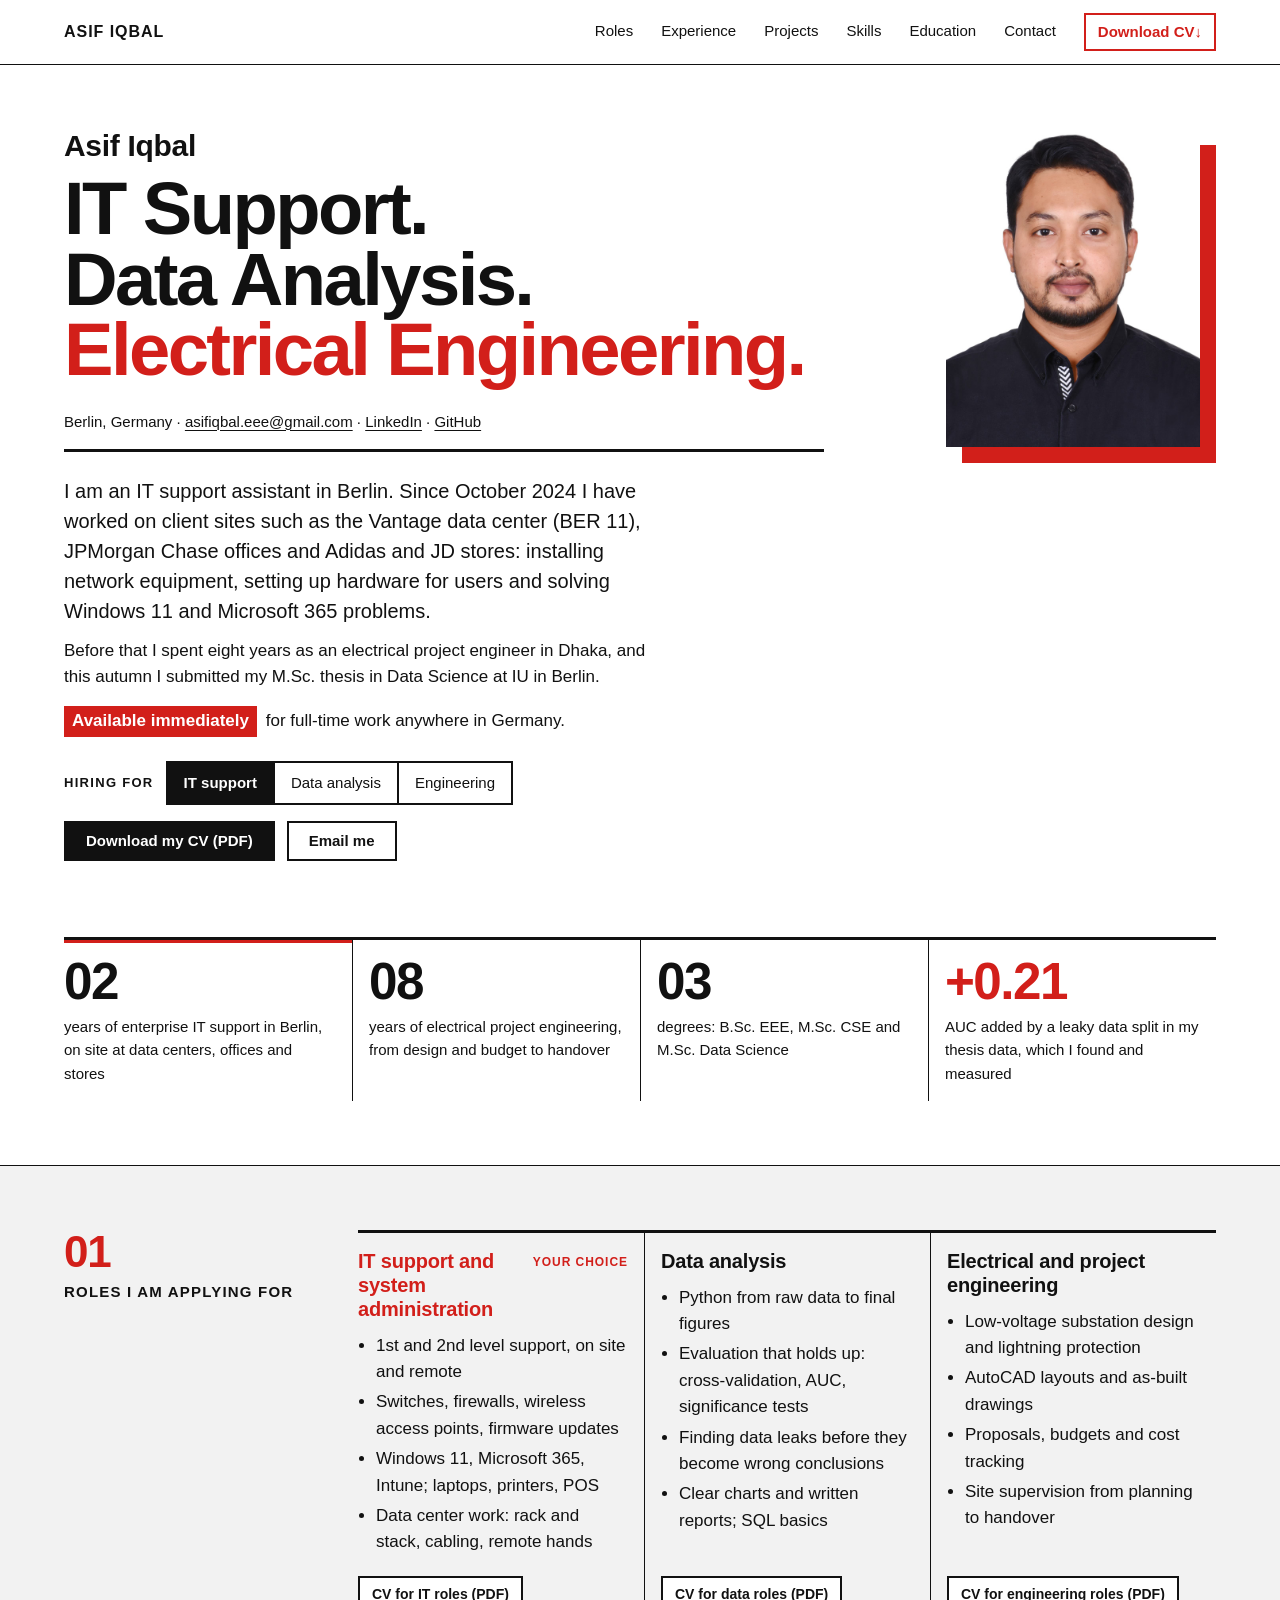
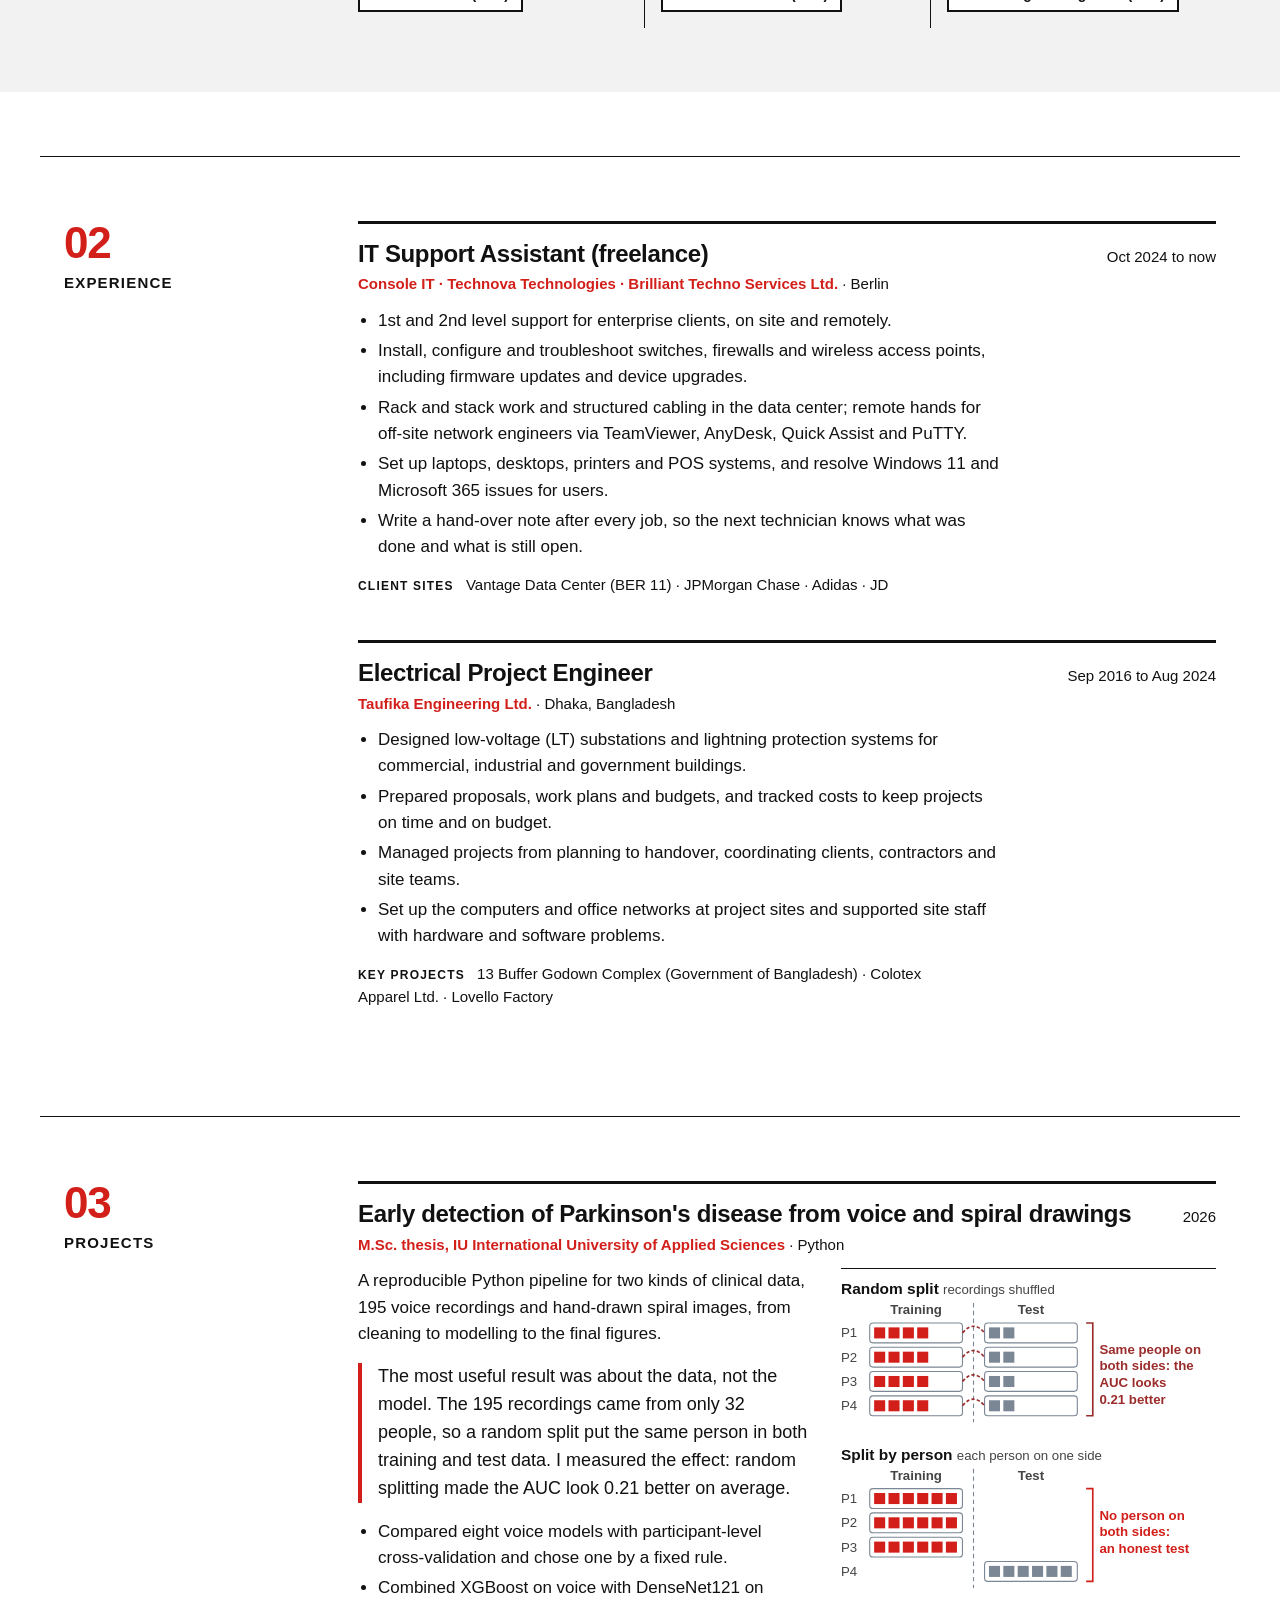
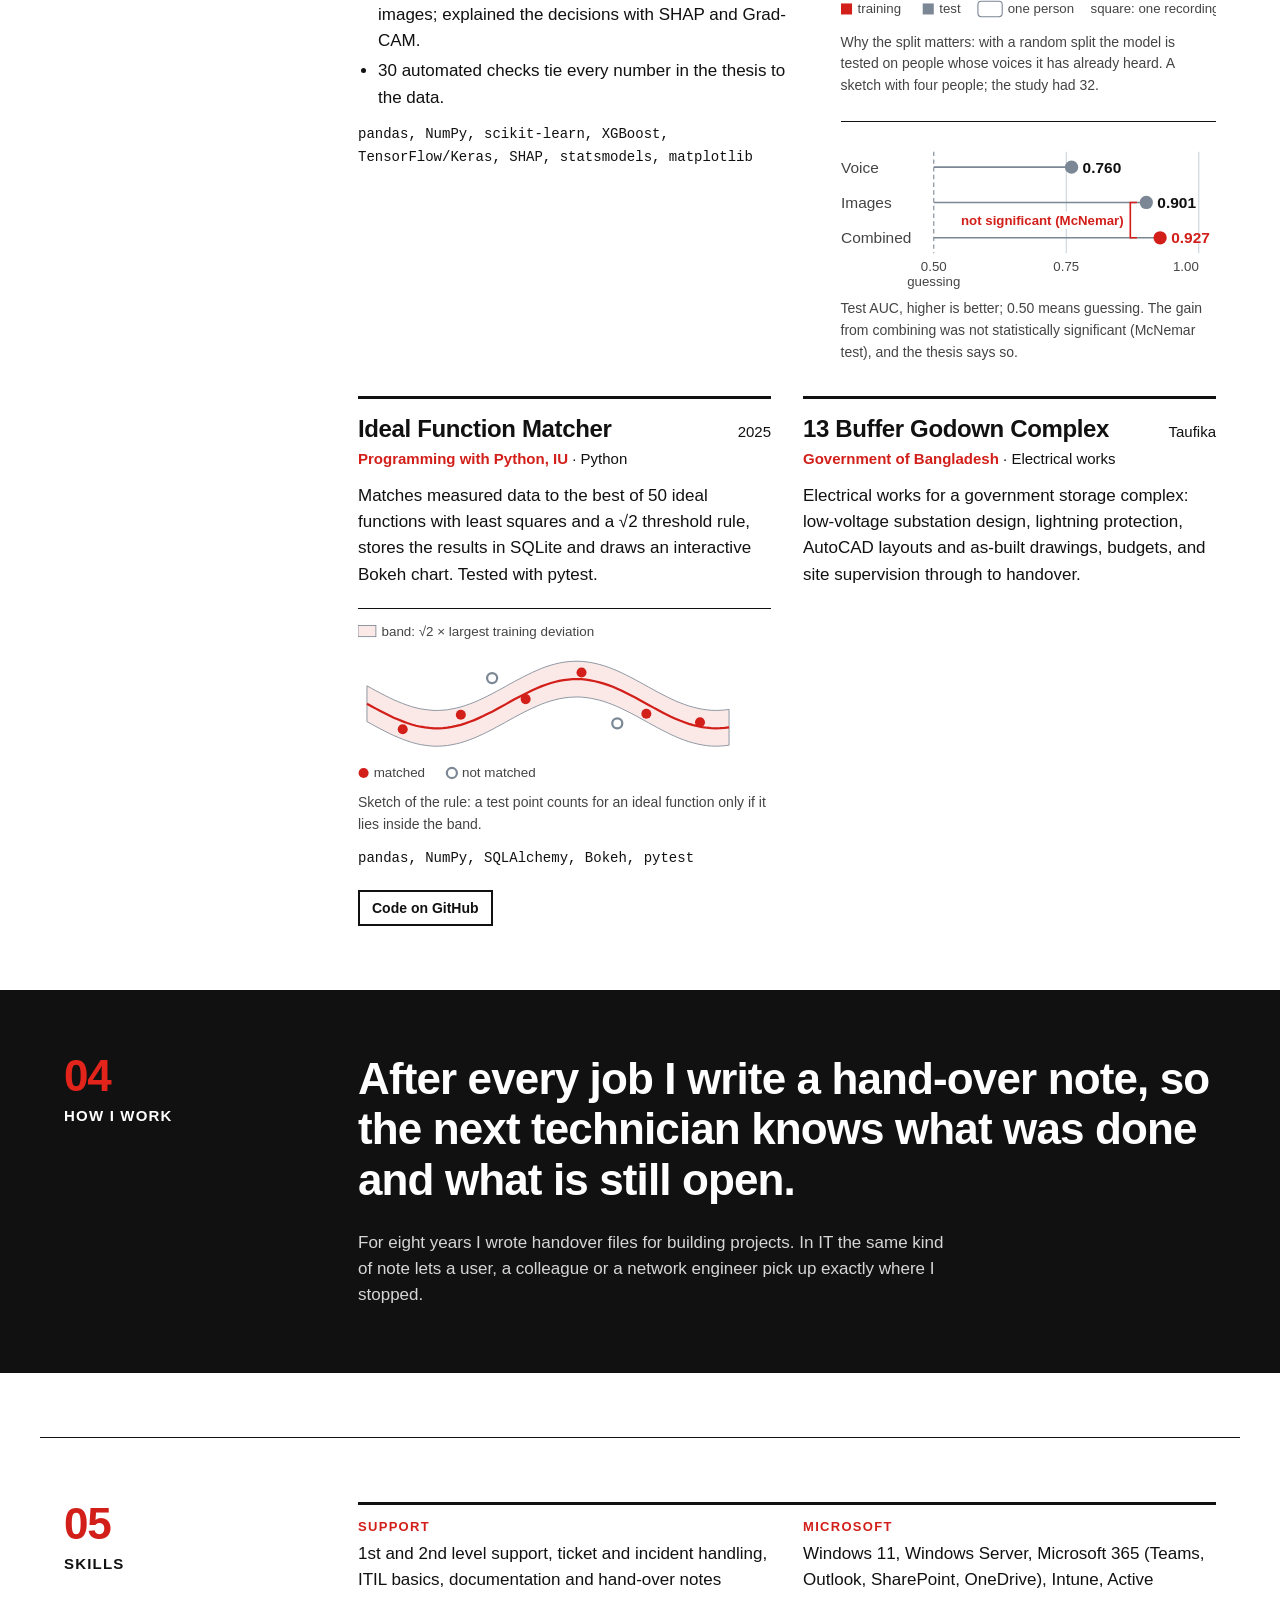
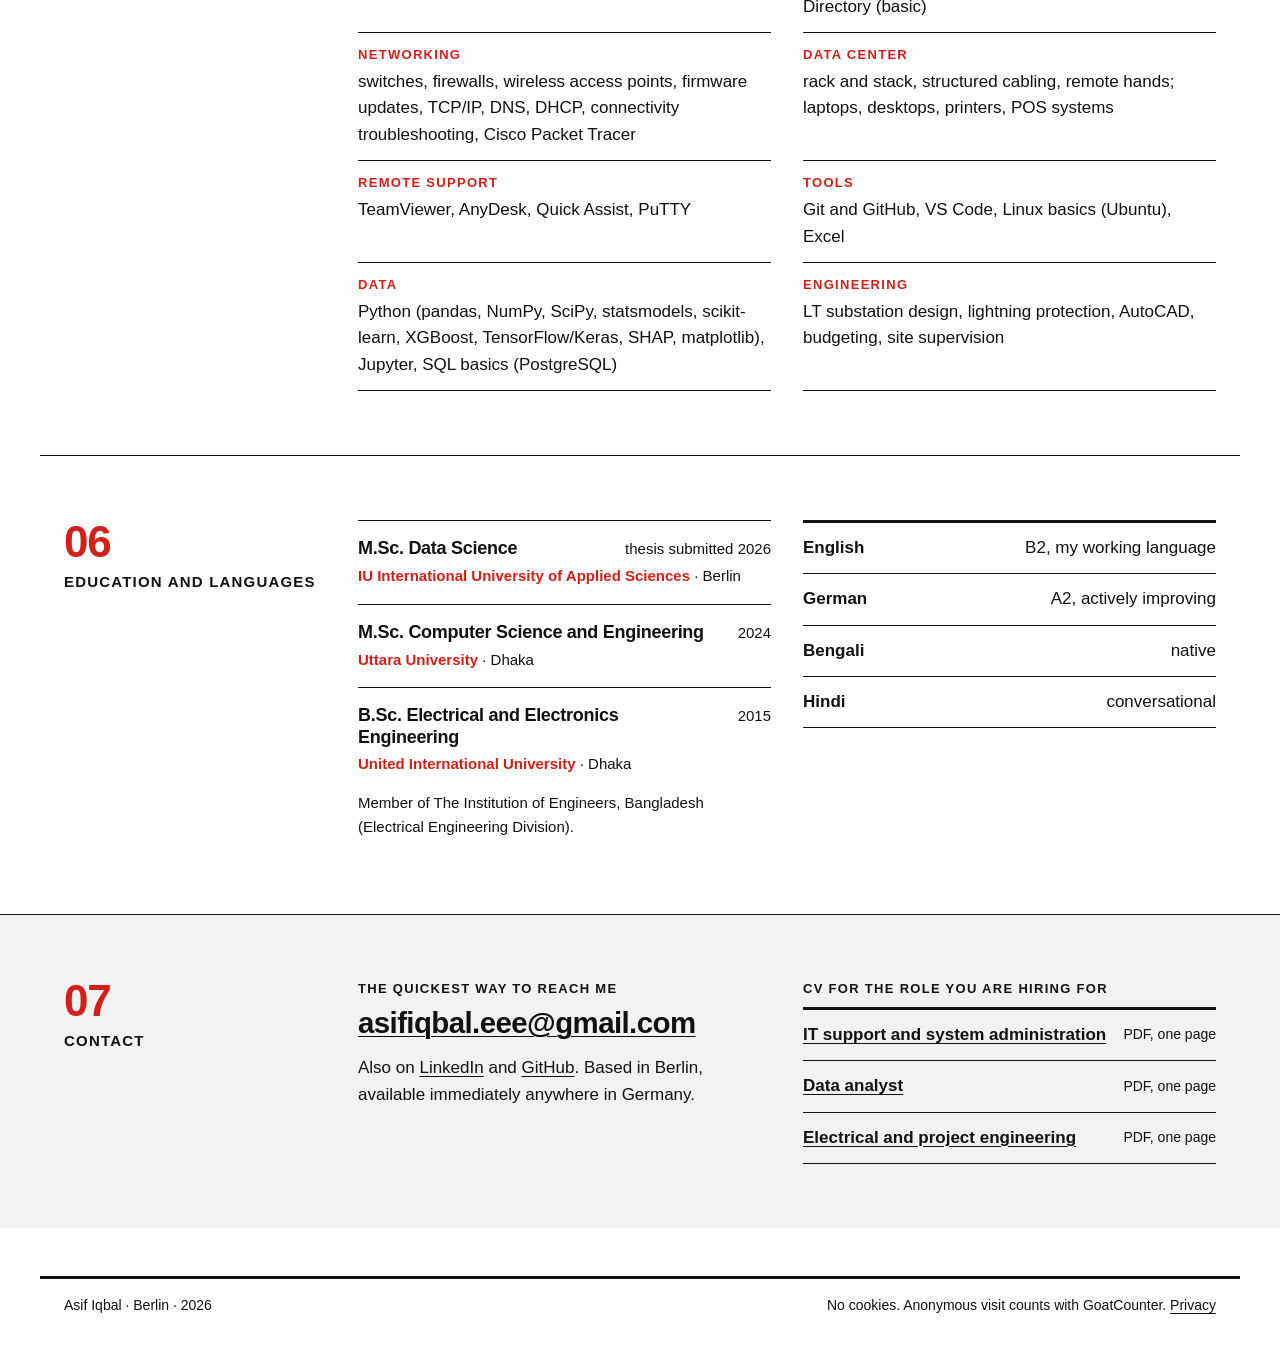
==== commit f00a1a51: "Headline: Electrical Engineering on one line, headline a bit smaller" ====
--- a/index.html
+++ b/index.html
@@ -52,7 +52,7 @@
     <section class="intro page" id="top">
       <div class="intro-text">
         <h1>Asif Iqbal</h1>
-        <p class="headline"><span data-show="it ee">IT Support.<br>Data Analysis.<br><em>Engineering.</em></span><span data-show="data" hidden>Data Analysis.<br>IT Support.<br><em>Engineering.</em></span></p>
+        <p class="headline"><span data-show="it ee">IT Support.<br>Data Analysis.<br><em>Electrical Engineering.</em></span><span data-show="data" hidden>Data Analysis.<br>IT Support.<br><em>Electrical Engineering.</em></span></p>
         <p class="contact-line">Berlin, Germany · <a href="mailto:asifiqbal.eee@gmail.com" data-goatcounter-click="email">asifiqbal.eee@gmail.com</a> ·
           <a href="https://www.linkedin.com/in/asif-iqbal-ds" data-goatcounter-click="linkedin">LinkedIn</a> · <a href="https://github.com/asifiu" data-goatcounter-click="github">GitHub</a></p>
         <div class="intro-body">
--- a/style.css
+++ b/style.css
@@ -54,7 +54,7 @@
 .portrait img { display: block; width: 100%; height: auto; }
 .intro h1 { font: 700 clamp(22px, 2.4vw, 30px)/1.1 var(--sans); letter-spacing: -0.01em; color: var(--black); }
 /* the big statement: three lines, the last one in Swiss red */
-.headline { font: 700 clamp(40px, 7.6vw, 104px)/0.95 var(--sans); letter-spacing: -0.035em; margin: var(--s3) 0 var(--s5); color: var(--black); }
+.headline { font: 700 clamp(40px, 5.8vw, 76px)/0.95 var(--sans); letter-spacing: -0.035em; margin: var(--s3) 0 var(--s5); color: var(--black); }
 .headline em { font-style: normal; color: var(--accent); }
 .contact-line { font-size: 15px; padding-bottom: var(--s4); margin-bottom: var(--s5); border-bottom: var(--line-thick); }
 .intro-body { max-width: 62ch; }
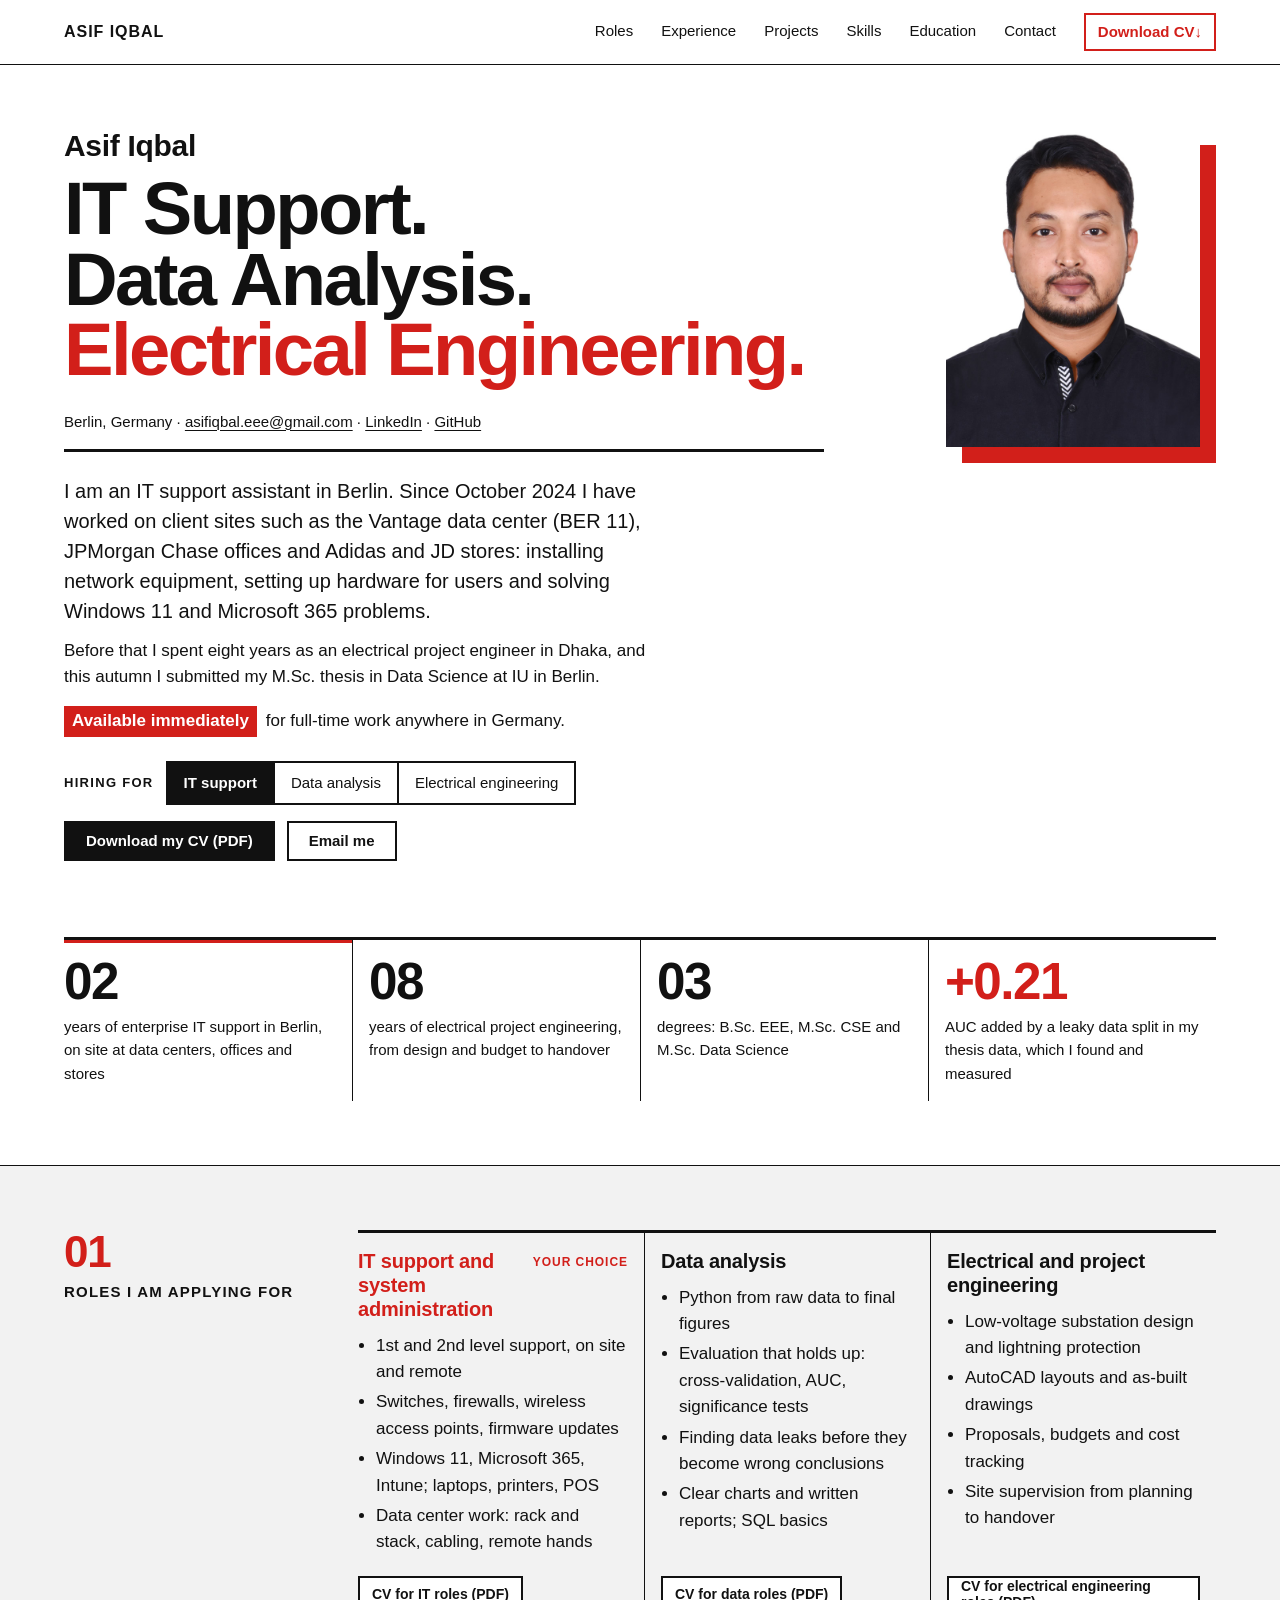
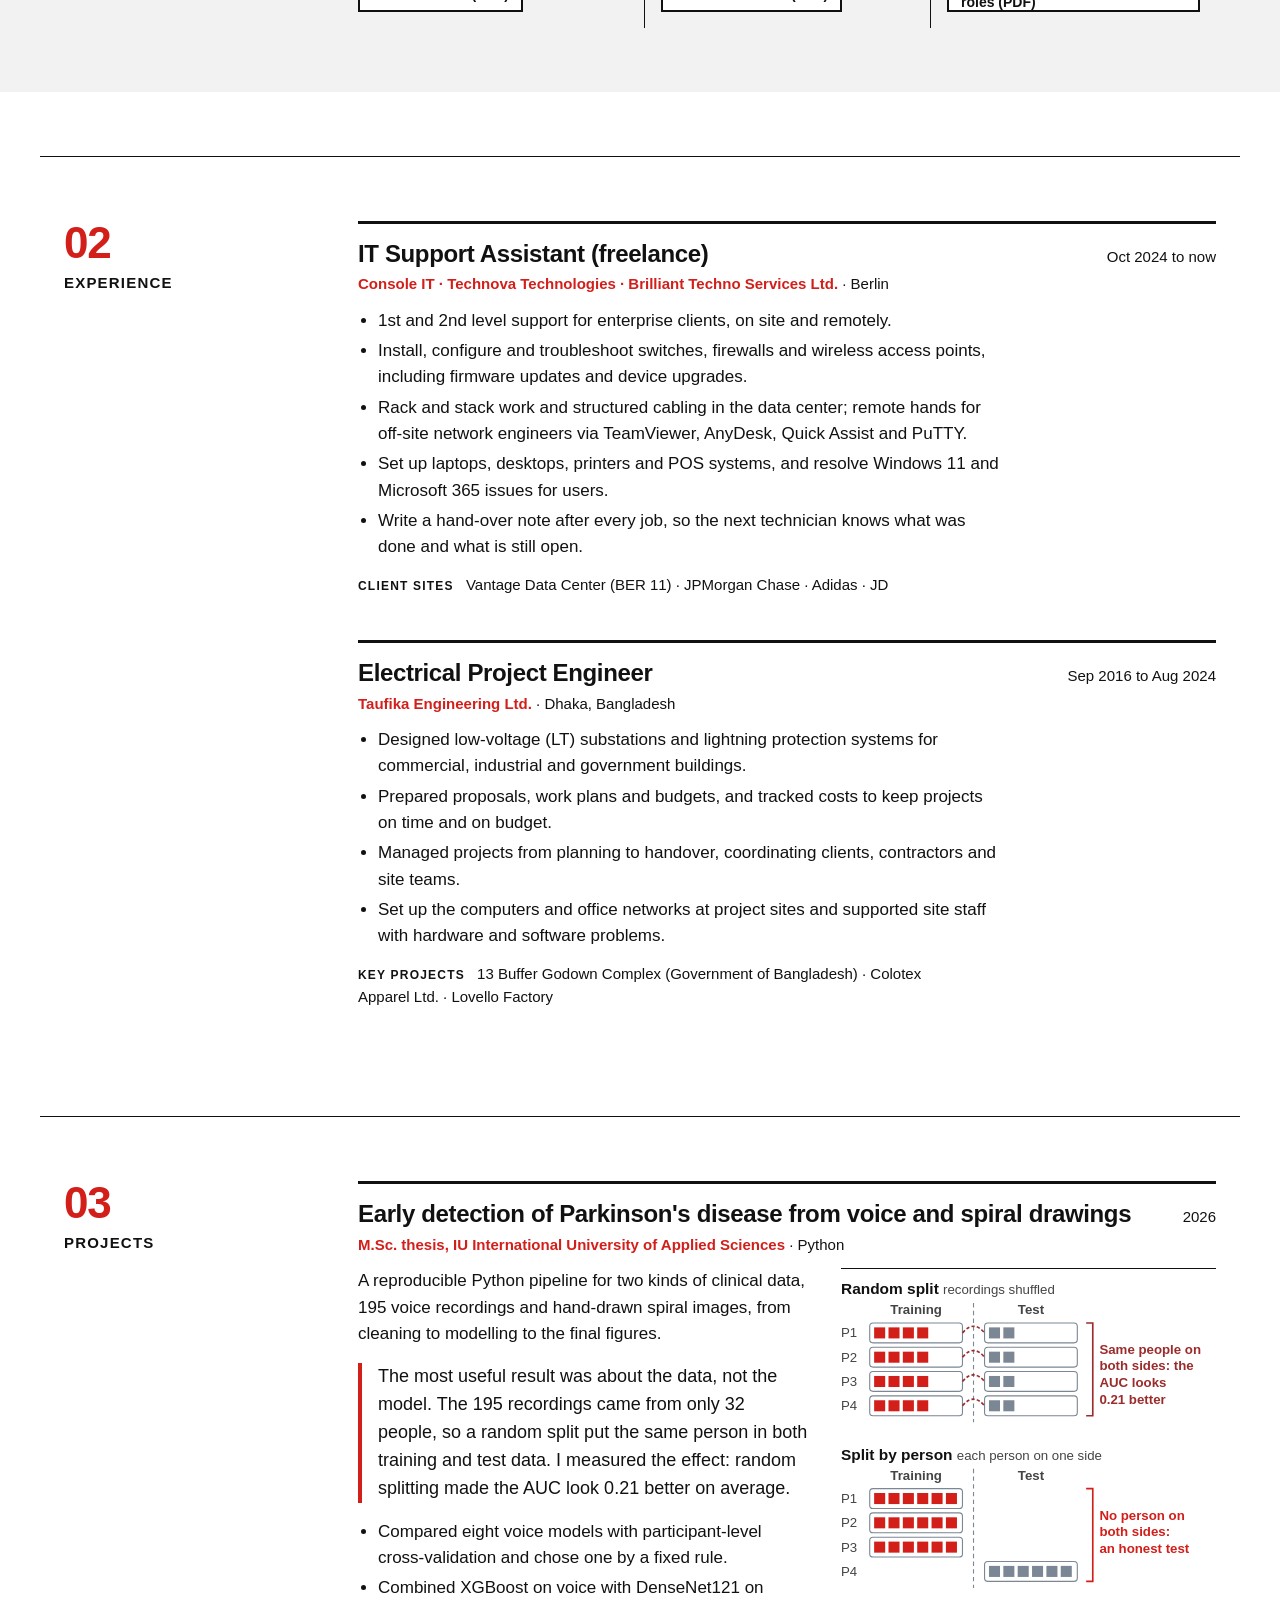
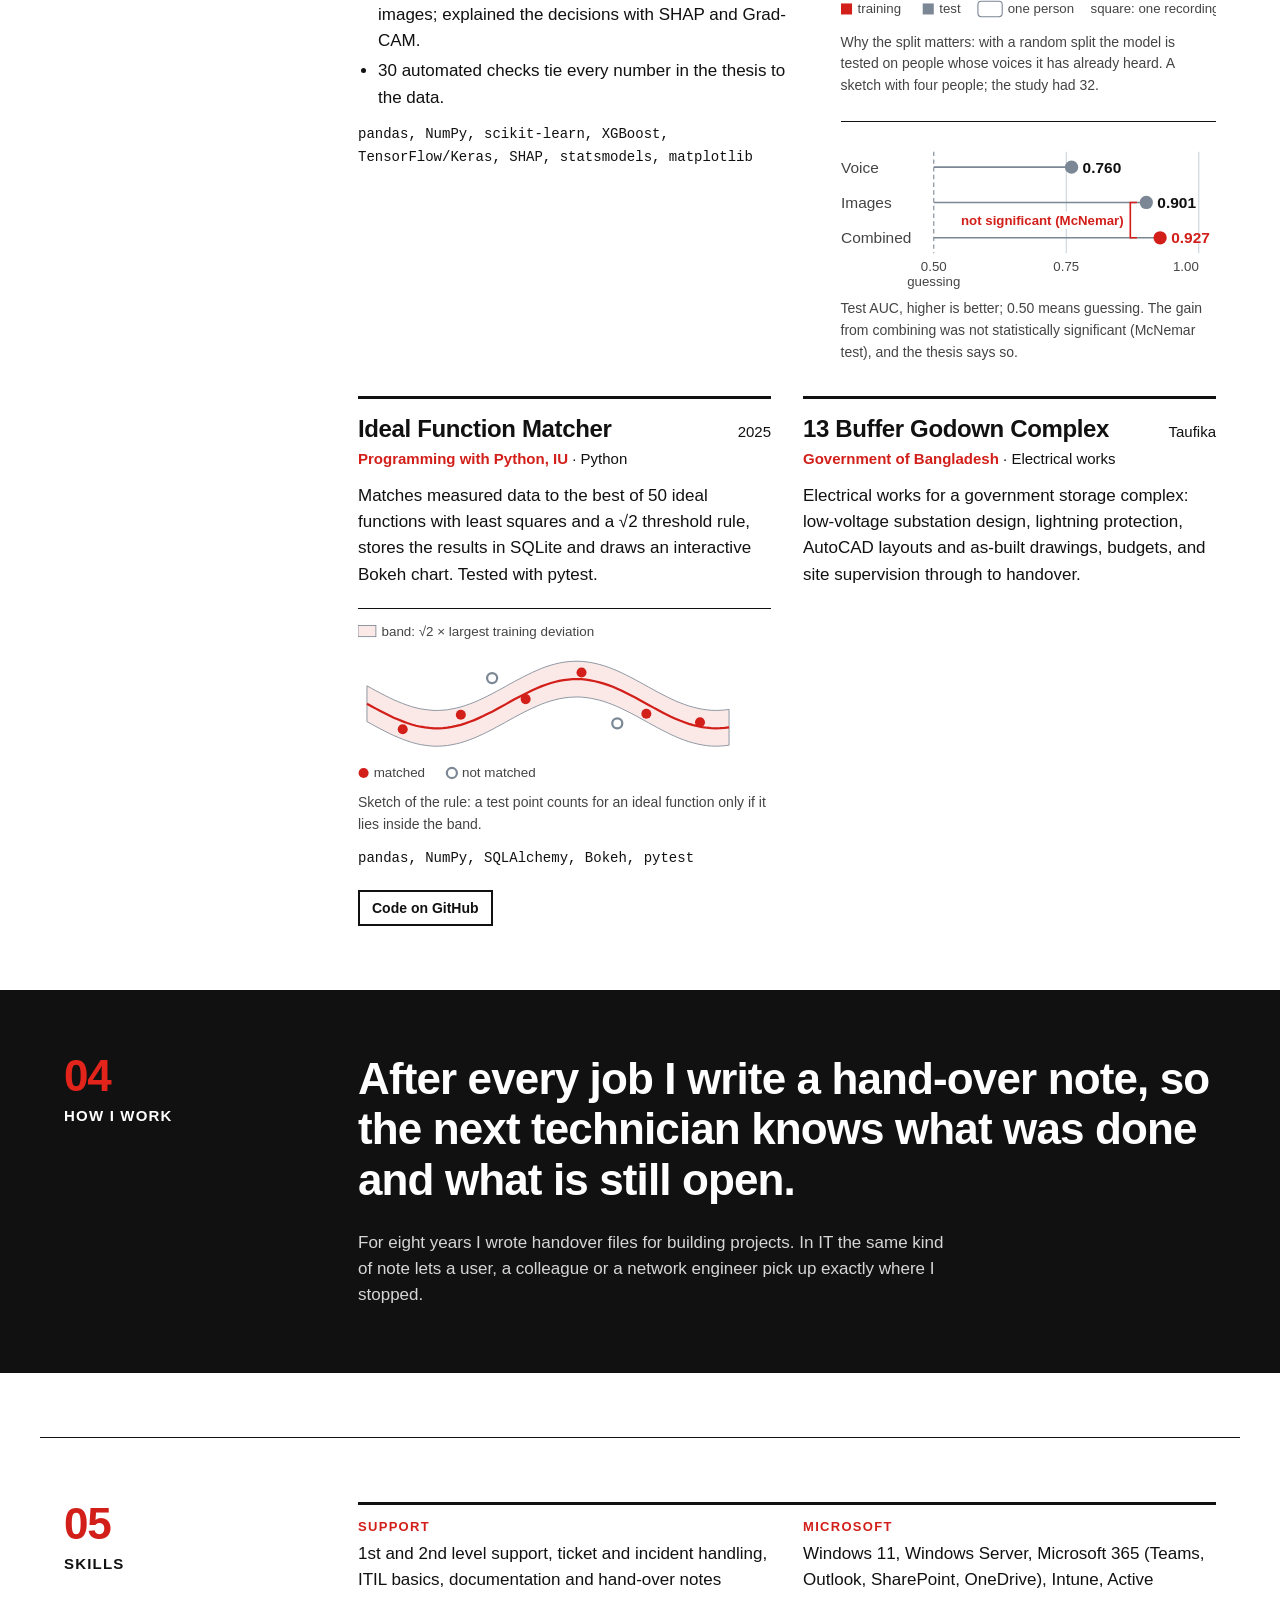
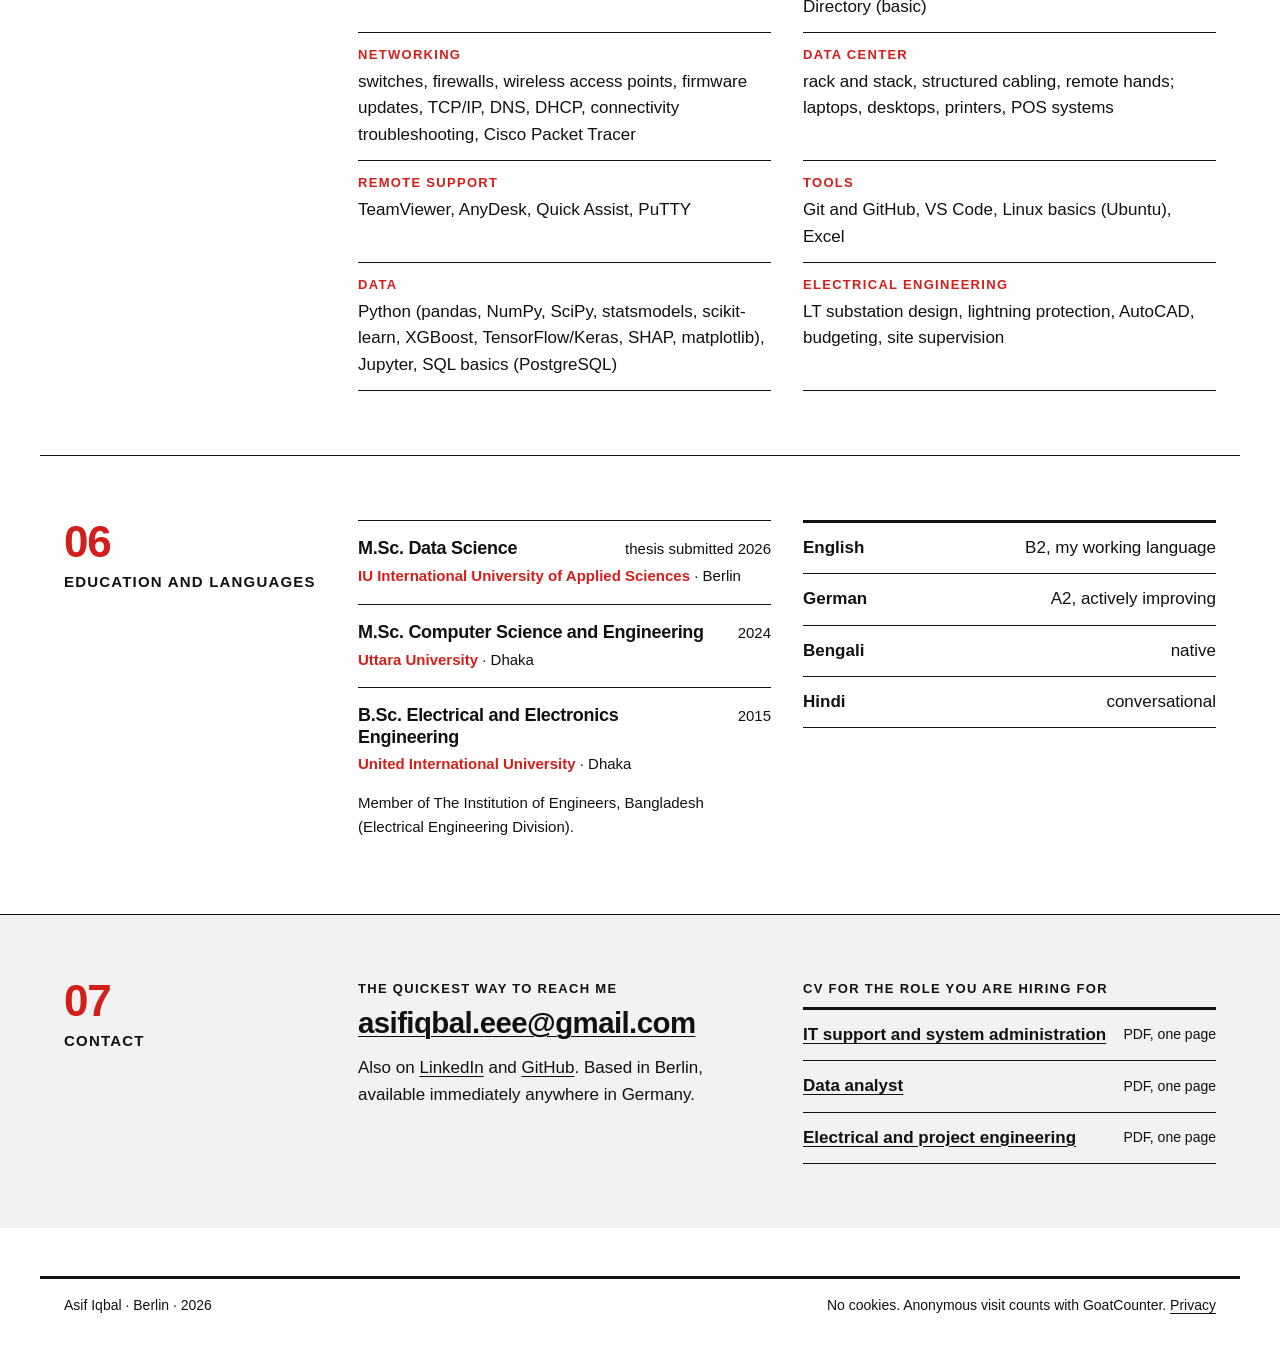
==== commit fc714d5a: "Say electrical engineering everywhere: title, link preview, role switcher, CV buttons, skills" ====
--- a/index.html
+++ b/index.html
@@ -3,11 +3,11 @@
 <head>
   <meta charset="utf-8">
   <meta name="viewport" content="width=device-width, initial-scale=1">
-  <title>Asif Iqbal · IT Support, System Administration, Data Analysis · Berlin</title>
+  <title>Asif Iqbal · IT Support, Data Analysis, Electrical Engineering · Berlin</title>
   <meta name="description" content="Asif Iqbal, Berlin. IT support assistant on enterprise sites since 2024, eight years as an electrical project engineer before that, M.Sc. in Data Science. Available immediately anywhere in Germany.">
   <meta name="author" content="Asif Iqbal">
   <meta property="og:type" content="profile">
-  <meta property="og:title" content="Asif Iqbal · IT Support, System Administration, Data Analysis">
+  <meta property="og:title" content="Asif Iqbal · IT Support, Data Analysis, Electrical Engineering">
   <meta property="og:description" content="IT support on enterprise sites in Berlin, eight years of electrical project engineering, M.Sc. in Data Science.">
   <meta property="og:url" content="https://asifiu.github.io/">
   <meta property="og:image" content="https://asifiu.github.io/img/asif-iqbal.jpg">
@@ -71,13 +71,13 @@
             <div class="segmented">
               <button type="button" data-role="it" aria-pressed="true">IT support</button>
               <button type="button" data-role="data" aria-pressed="false">Data analysis</button>
-              <button type="button" data-role="ee" aria-pressed="false">Engineering</button>
+              <button type="button" data-role="ee" aria-pressed="false">Electrical engineering</button>
             </div>
           </div>
           <p class="actions">
             <a class="button" href="cv/Asif_Iqbal_CV_IT_Support.pdf" data-goatcounter-click="cv-it-support" data-show="it" download>Download my CV (PDF)</a>
             <a class="button" href="cv/Asif_Iqbal_CV_Data_Analyst.pdf" data-goatcounter-click="cv-data-analyst" data-show="data" download hidden>Download my data analyst CV (PDF)</a>
-            <a class="button" href="cv/Asif_Iqbal_CV_Electrical_Engineer.pdf" data-goatcounter-click="cv-electrical" data-show="ee" download hidden>Download my engineering CV (PDF)</a>
+            <a class="button" href="cv/Asif_Iqbal_CV_Electrical_Engineer.pdf" data-goatcounter-click="cv-electrical" data-show="ee" download hidden>Download my electrical engineering CV (PDF)</a>
             <a class="button secondary" href="mailto:asifiqbal.eee@gmail.com" data-goatcounter-click="email">Email me</a>
           </p>
         </div>
@@ -128,7 +128,7 @@
               <li>Proposals, budgets and cost tracking</li>
               <li>Site supervision from planning to handover</li>
             </ul>
-            <p class="role-foot"><a class="button secondary small" href="cv/Asif_Iqbal_CV_Electrical_Engineer.pdf" data-goatcounter-click="cv-electrical" download>CV for engineering roles (PDF)</a></p>
+            <p class="role-foot"><a class="button secondary small" href="cv/Asif_Iqbal_CV_Electrical_Engineer.pdf" data-goatcounter-click="cv-electrical" download>CV for electrical engineering roles (PDF)</a></p>
           </article>
         </div>
       </div>
@@ -323,7 +323,7 @@
         <div data-for="it"><dt>Data center</dt><dd>rack and stack, structured cabling, remote hands; laptops, desktops, printers, POS systems</dd></div>
         <div data-for="it"><dt>Remote support</dt><dd>TeamViewer, AnyDesk, Quick Assist, PuTTY</dd></div>
         <div data-for="data"><dt>Data</dt><dd>Python (pandas, NumPy, SciPy, statsmodels, scikit-learn, XGBoost, TensorFlow/Keras, SHAP, matplotlib), Jupyter, SQL basics (PostgreSQL)</dd></div>
-        <div data-for="ee"><dt>Engineering</dt><dd>LT substation design, lightning protection, AutoCAD, budgeting, site supervision</dd></div>
+        <div data-for="ee"><dt>Electrical engineering</dt><dd>LT substation design, lightning protection, AutoCAD, budgeting, site supervision</dd></div>
         <div data-for="it data"><dt>Tools</dt><dd>Git and GitHub, VS Code, Linux basics (Ubuntu), Excel</dd></div>
       </dl>
     </section>
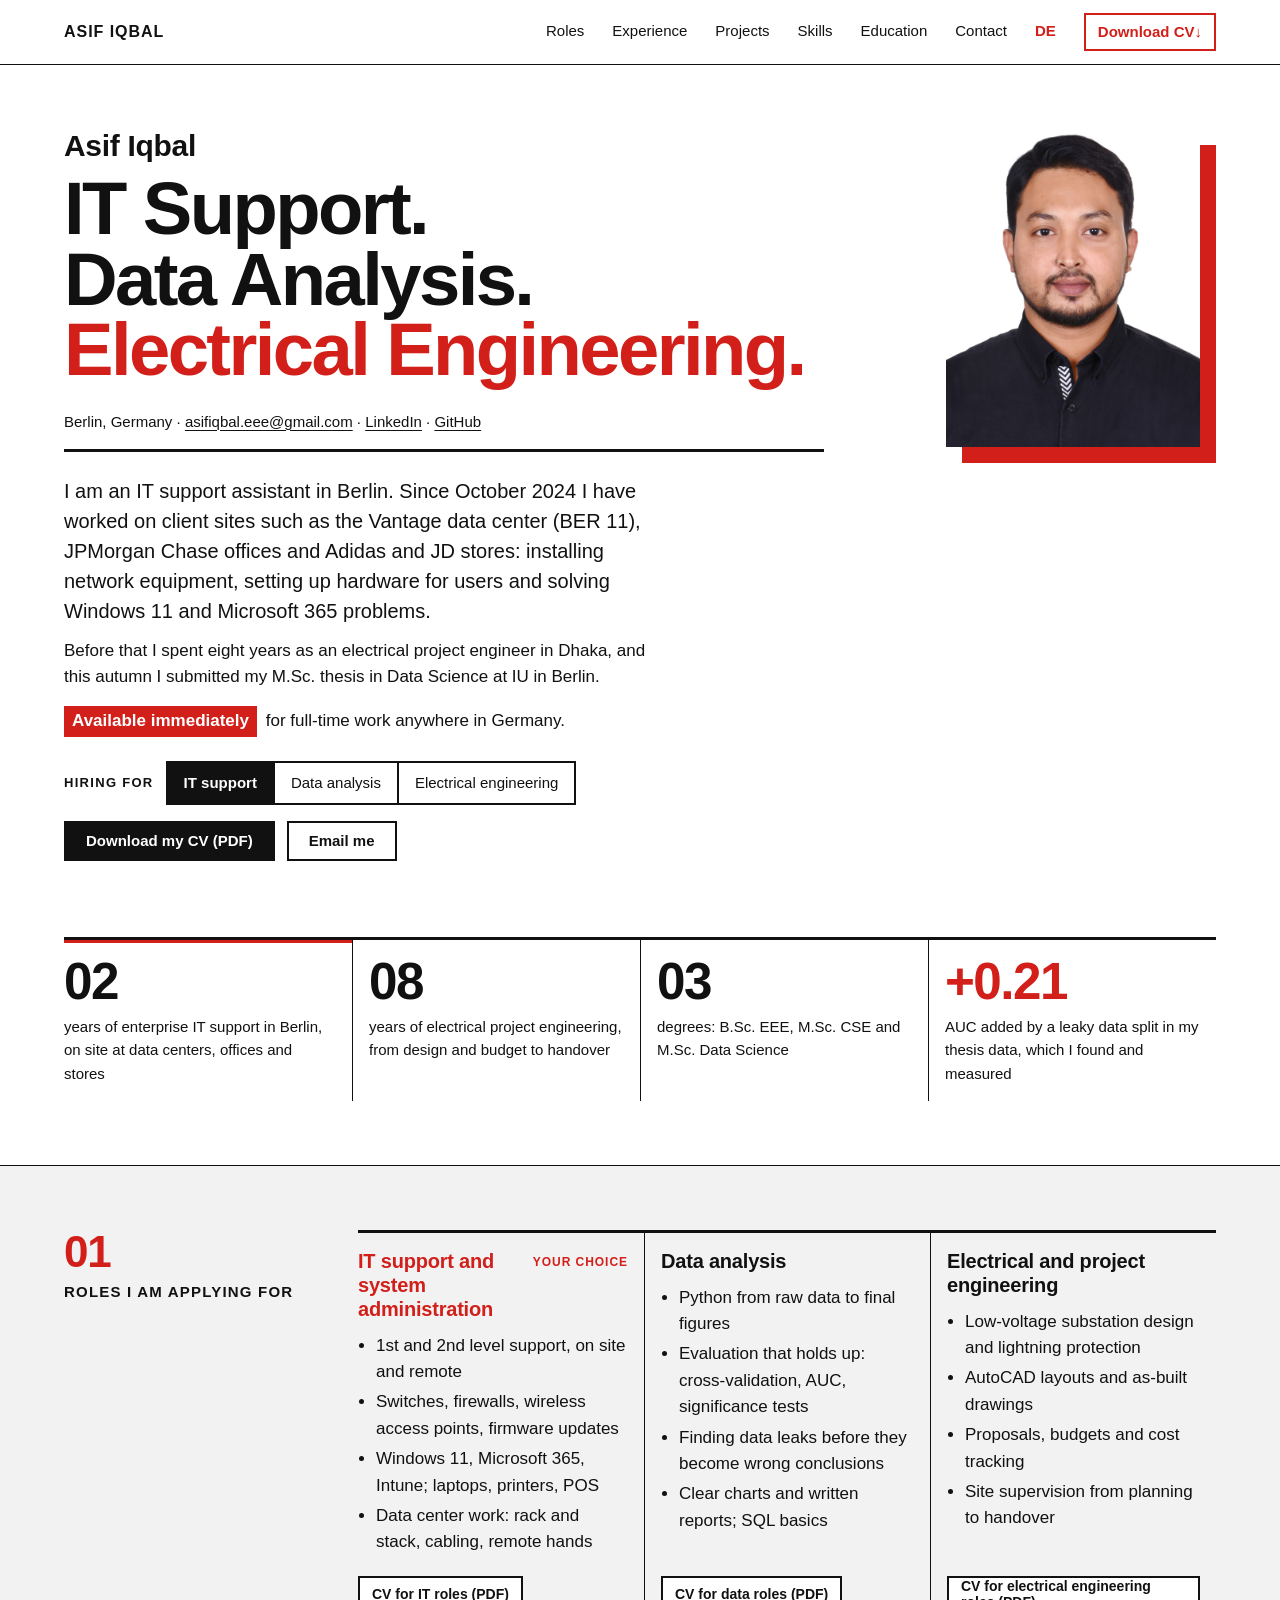
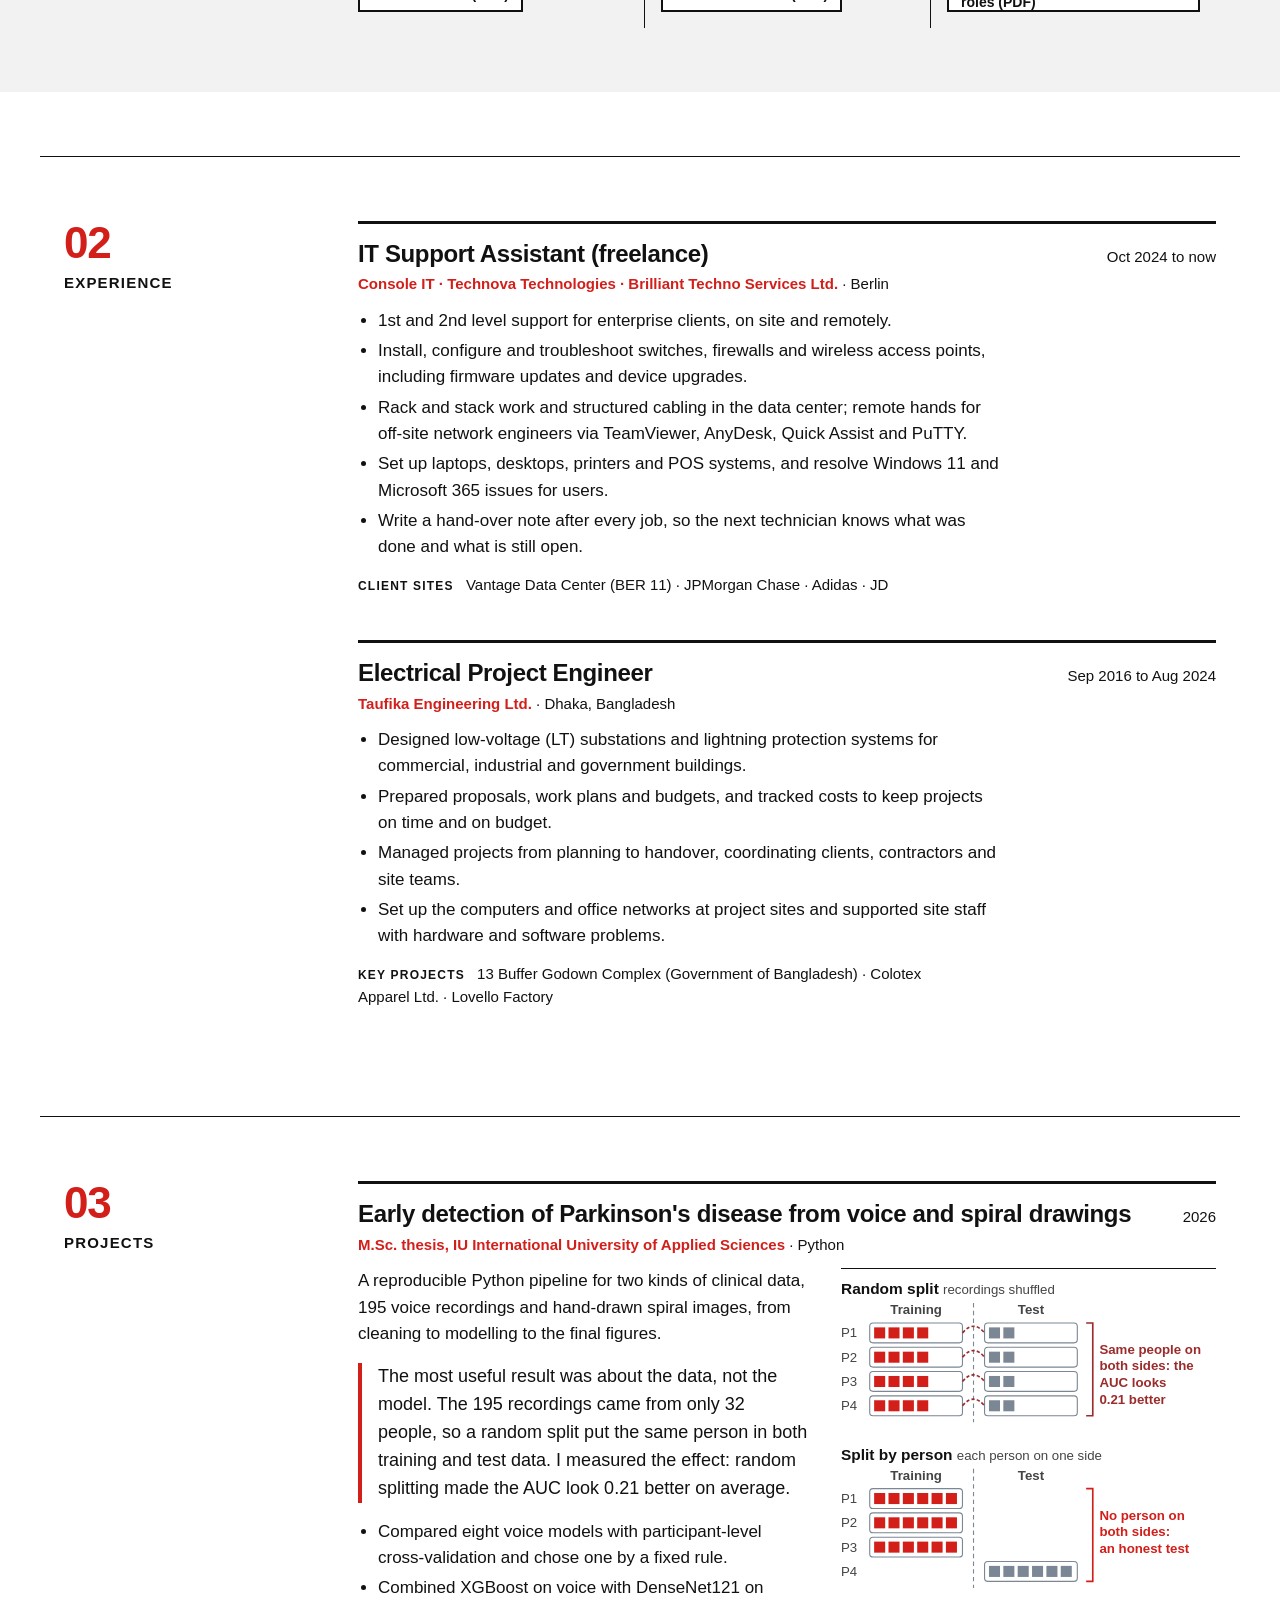
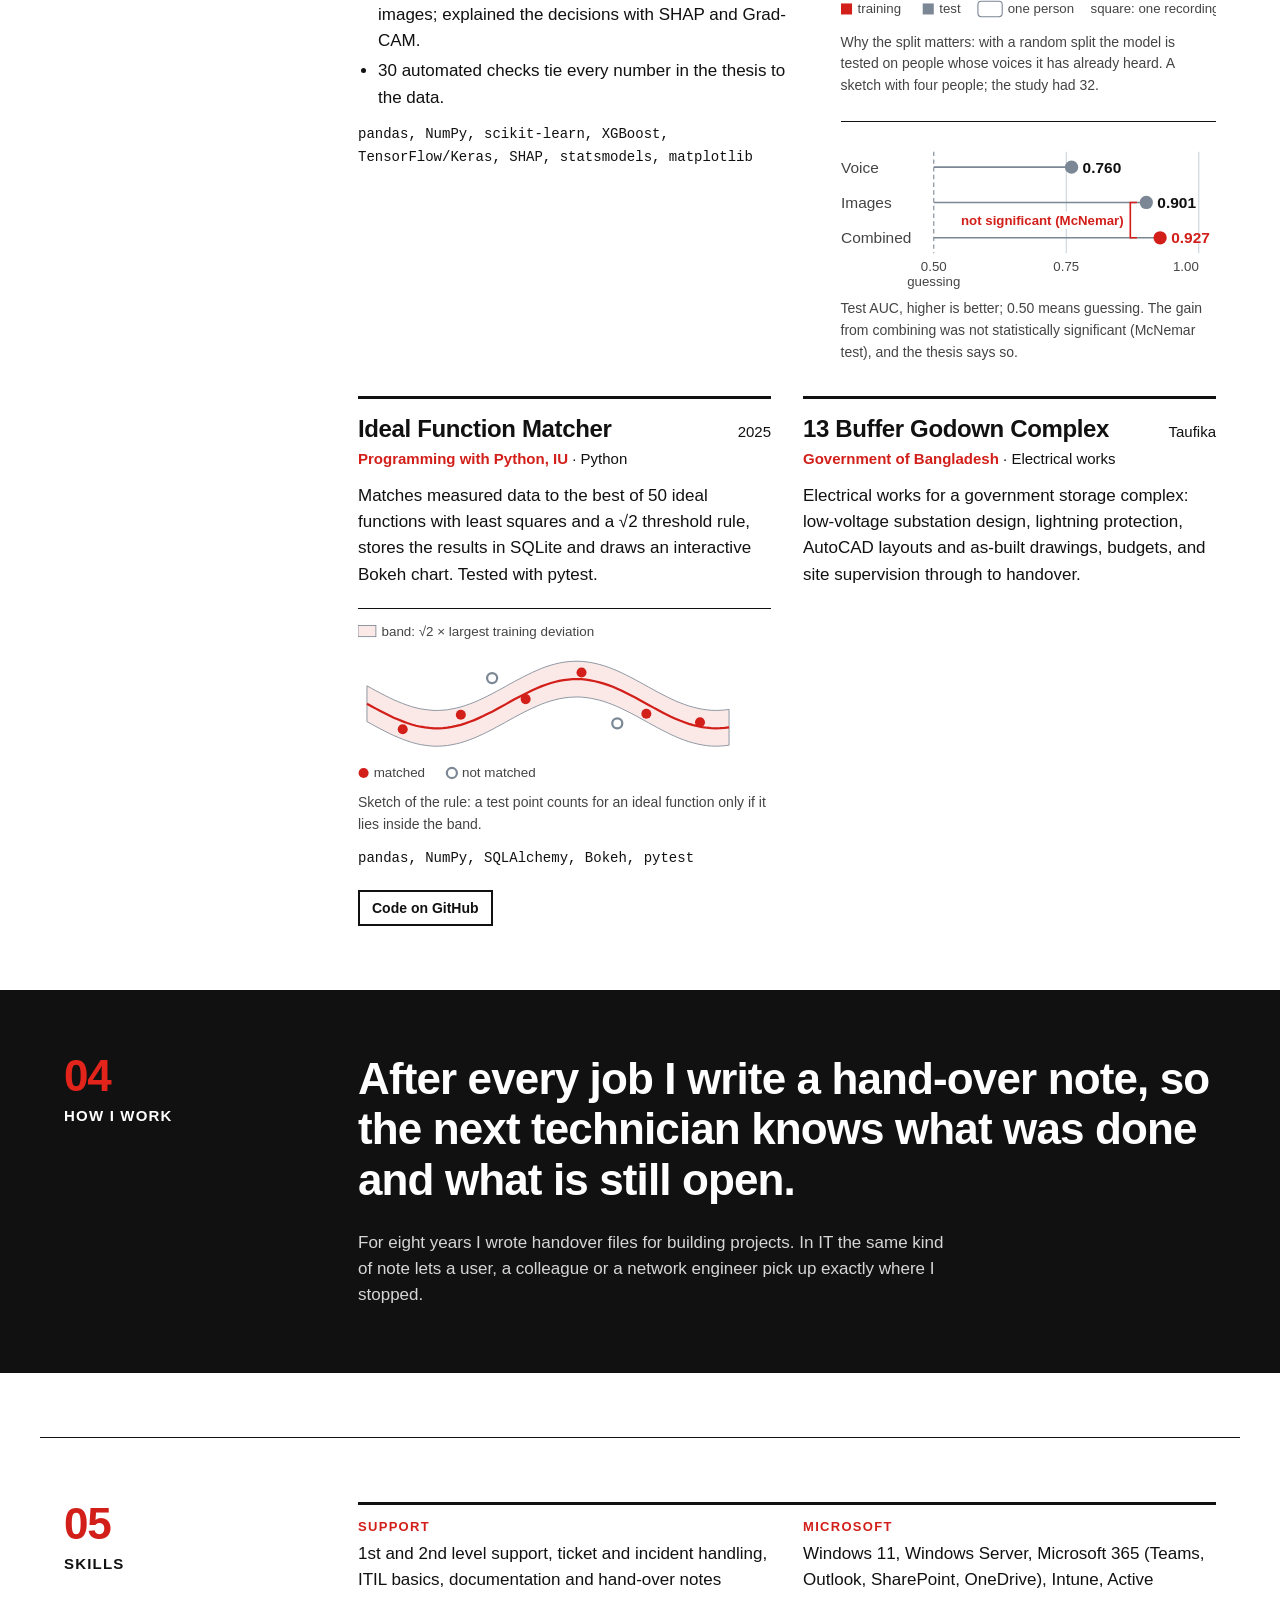
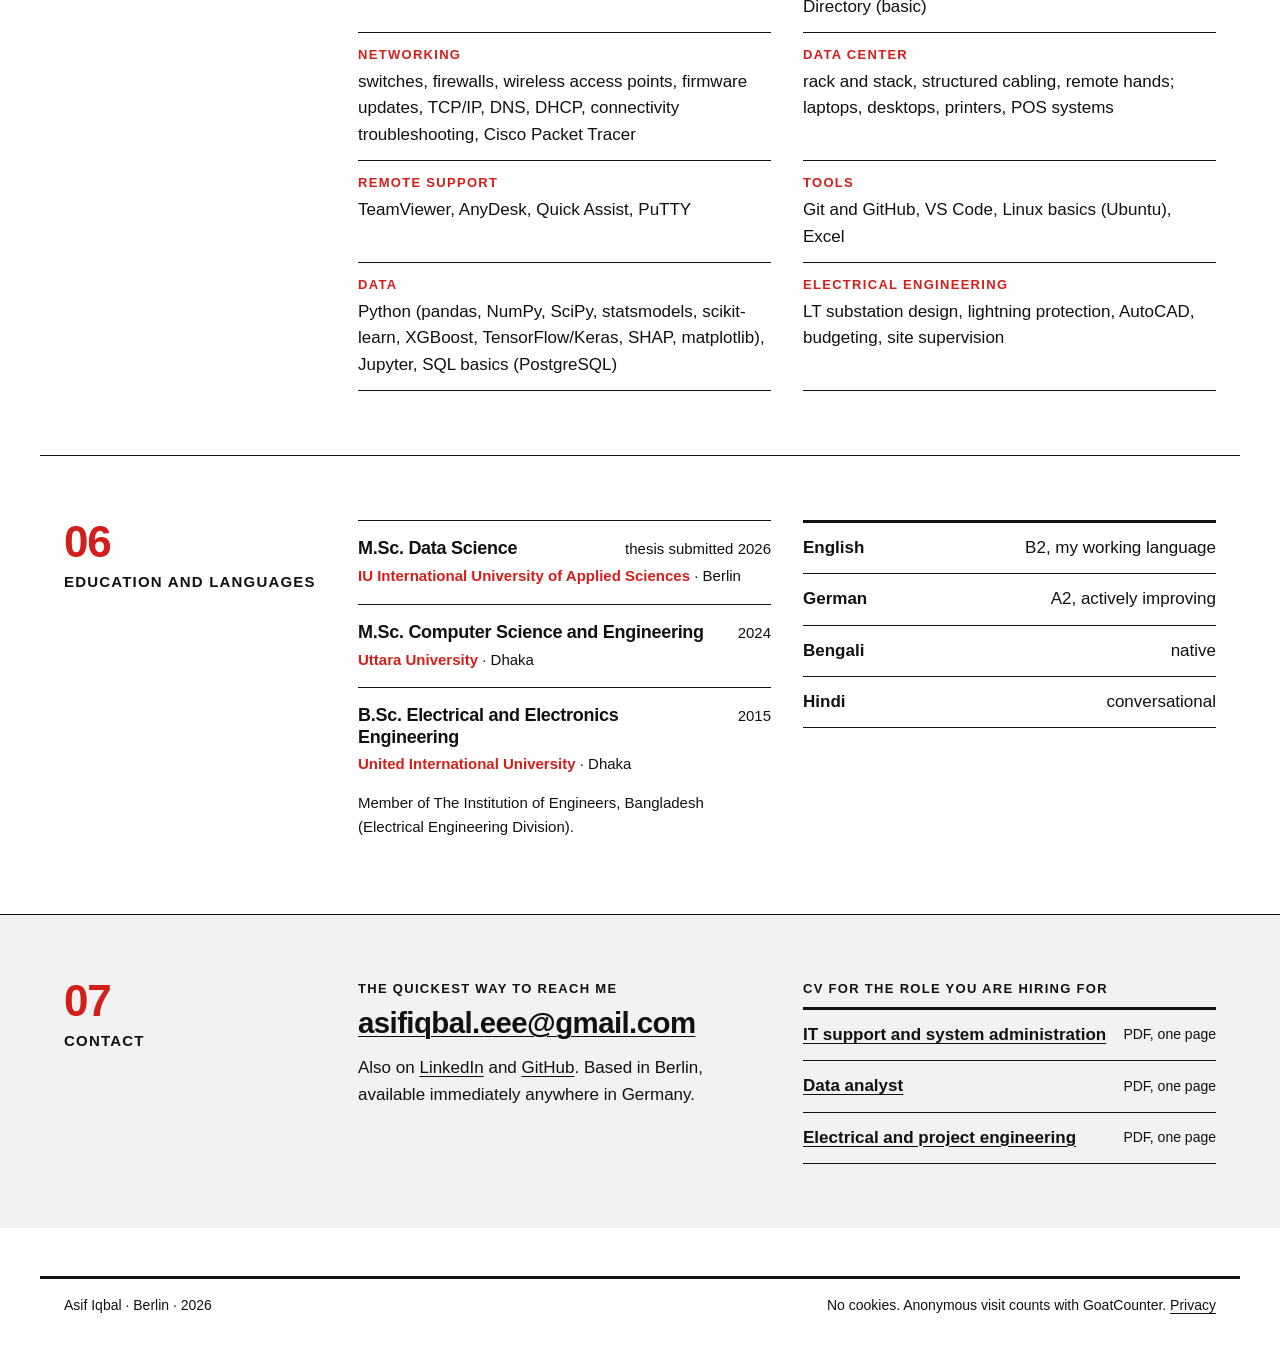
==== commit 8aaad128: "German version with EN | DE switch; own headline and introduction for electrical engineering" ====
--- a/index.html
+++ b/index.html
@@ -12,6 +12,8 @@
   <meta property="og:url" content="https://asifiu.github.io/">
   <meta property="og:image" content="https://asifiu.github.io/img/asif-iqbal.jpg">
   <link rel="canonical" href="https://asifiu.github.io/">
+  <link rel="alternate" hreflang="en" href="https://asifiu.github.io/">
+  <link rel="alternate" hreflang="de" href="https://asifiu.github.io/de/">
   <link rel="icon" href="favicon.svg" type="image/svg+xml">
   <link rel="stylesheet" href="tokens.css">
   <link rel="stylesheet" href="theme.css">
@@ -41,6 +43,7 @@
         <a href="#skills">Skills</a>
         <a href="#education">Education</a>
         <a href="#contact">Contact</a>
+        <a class="lang" href="de/" hreflang="de" lang="de" title="Deutsche Version">DE</a>
         <a class="nav-cv" href="cv/Asif_Iqbal_CV_IT_Support.pdf" data-goatcounter-click="cv-it-support" data-show="it" download>Download CV</a>
         <a class="nav-cv" href="cv/Asif_Iqbal_CV_Data_Analyst.pdf" data-goatcounter-click="cv-data-analyst" data-show="data" download hidden>Download CV</a>
         <a class="nav-cv" href="cv/Asif_Iqbal_CV_Electrical_Engineer.pdf" data-goatcounter-click="cv-electrical" data-show="ee" download hidden>Download CV</a>
@@ -52,13 +55,17 @@
     <section class="intro page" id="top">
       <div class="intro-text">
         <h1>Asif Iqbal</h1>
-        <p class="headline"><span data-show="it ee">IT Support.<br>Data Analysis.<br><em>Electrical Engineering.</em></span><span data-show="data" hidden>Data Analysis.<br>IT Support.<br><em>Electrical Engineering.</em></span></p>
+        <p class="headline"><span data-show="it">IT Support.<br>Data Analysis.<br><em>Electrical Engineering.</em></span><span data-show="ee" hidden><em>Electrical Engineering.</em><br>IT Support.<br>Data Analysis.</span><span data-show="data" hidden>Data Analysis.<br>IT Support.<br><em>Electrical Engineering.</em></span></p>
         <p class="contact-line">Berlin, Germany · <a href="mailto:asifiqbal.eee@gmail.com" data-goatcounter-click="email">asifiqbal.eee@gmail.com</a> ·
           <a href="https://www.linkedin.com/in/asif-iqbal-ds" data-goatcounter-click="linkedin">LinkedIn</a> · <a href="https://github.com/asifiu" data-goatcounter-click="github">GitHub</a></p>
         <div class="intro-body">
-          <div data-show="it ee">
+          <div data-show="it">
             <p class="lede">I am an IT support assistant in Berlin. Since October 2024 I have worked on client sites such as the Vantage data center (BER 11), JPMorgan Chase offices and Adidas and JD stores: installing network equipment, setting up hardware for users and solving Windows 11 and Microsoft 365 problems.</p>
             <p>Before that I spent eight years as an electrical project engineer in Dhaka, and this autumn I submitted my M.Sc. thesis in Data Science at IU in Berlin.</p>
+          </div>
+          <div data-show="ee" hidden>
+            <p class="lede">For eight years I worked as an electrical project engineer in Dhaka: I designed low-voltage (LT) substations and lightning protection systems for commercial, industrial and government buildings, prepared proposals and budgets, and managed projects from planning to handover.</p>
+            <p>Since October 2024 I have worked as an IT support assistant on client sites in Berlin, and this autumn I submitted my M.Sc. thesis in Data Science at IU in Berlin.</p>
           </div>
           <div data-show="data" hidden>
             <p class="lede">This autumn I submitted my M.Sc. thesis in Data Science at IU in Berlin: a reproducible Python pipeline for 195 voice recordings and hand-drawn spiral images, in which I found and measured a data leak that made the AUC look 0.21 better.</p>
--- a/style.css
+++ b/style.css
@@ -62,6 +62,11 @@
 .avail { margin-top: var(--s4); }
 .tag { display: inline-block; padding: 2px var(--s2); margin-right: var(--s1); background: var(--accent); color: var(--paper); font-weight: 700; }
 .actions { display: flex; flex-wrap: wrap; gap: var(--s3); margin-top: var(--s4); }
+
+/* language switch (EN | DE) and the German page's language note */
+.site nav a.lang { font-weight: 700; color: var(--accent); }
+.site nav a.lang:hover { color: var(--black); }
+.lang-note { font-size: 15px; margin-top: var(--s2); }
 
 /* role switcher */
 .focus { display: flex; flex-wrap: wrap; align-items: center; gap: var(--s2) var(--s3); margin-top: var(--s5); }
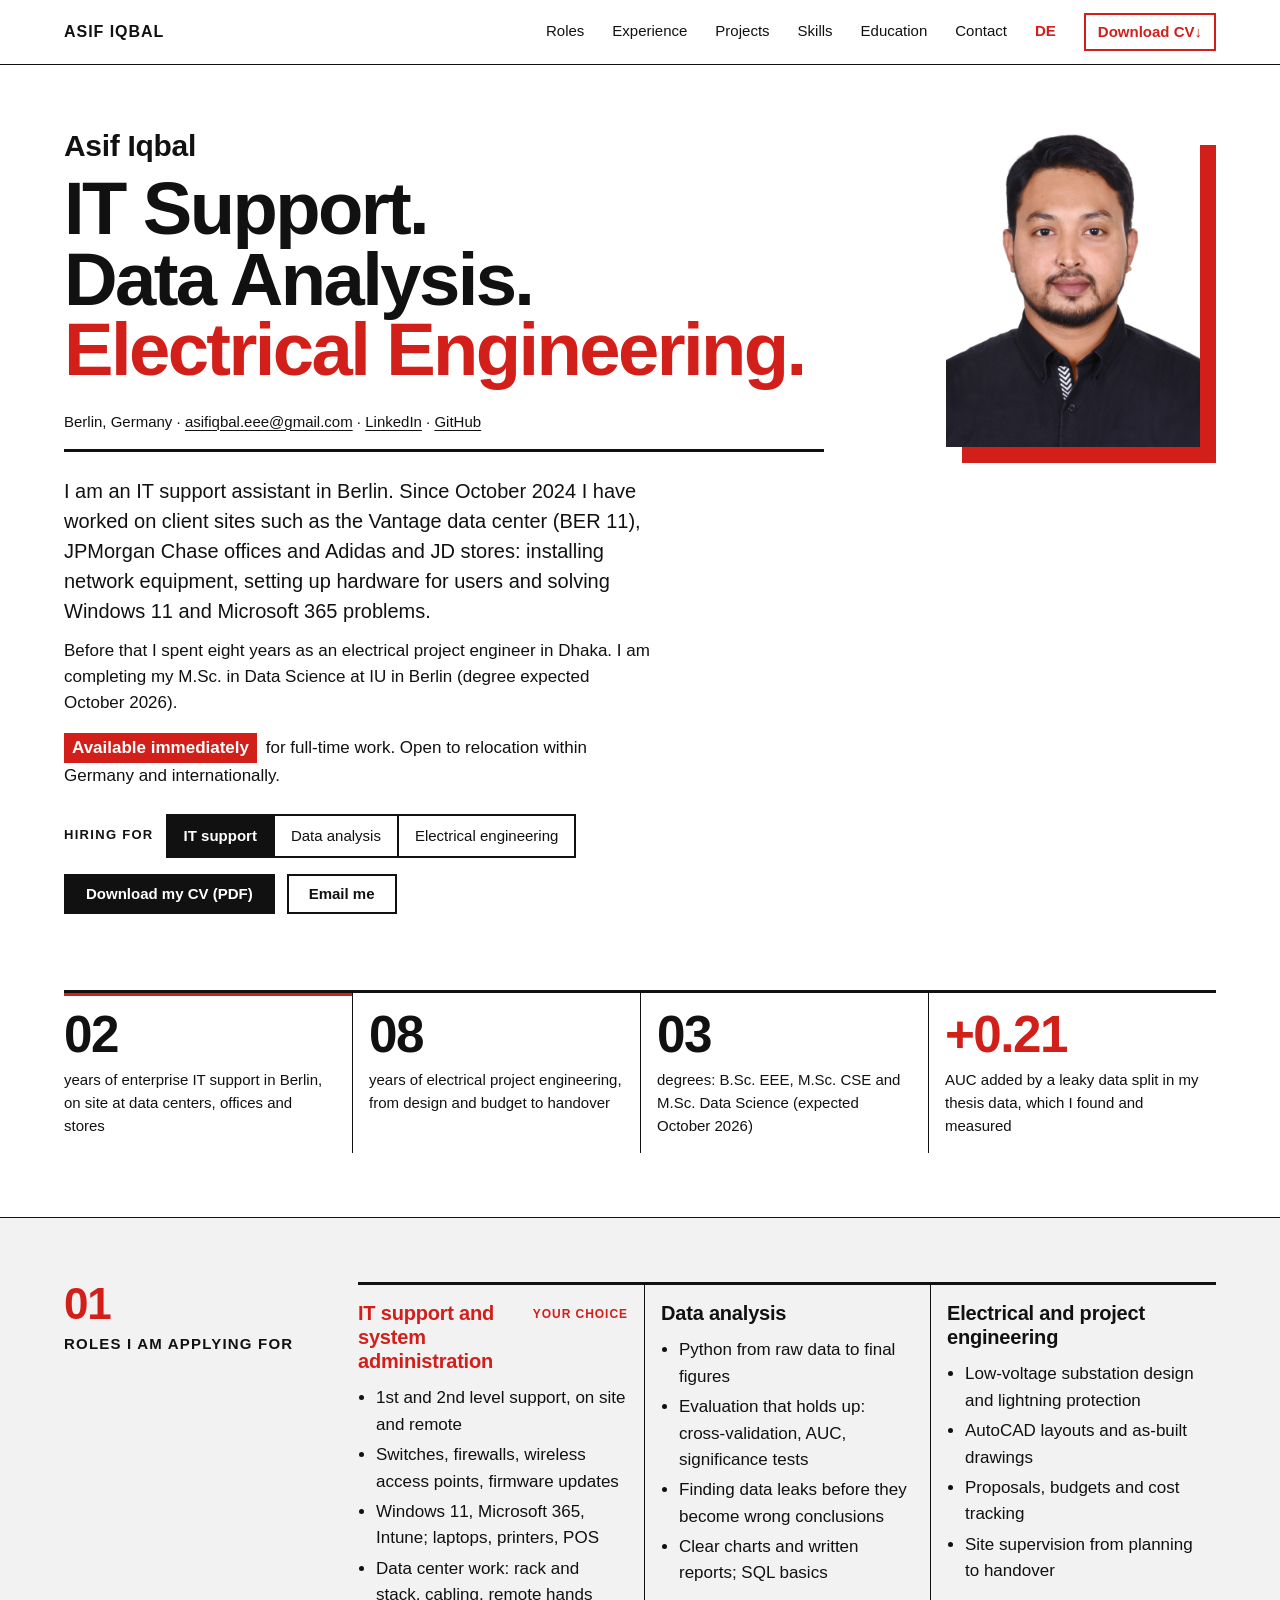
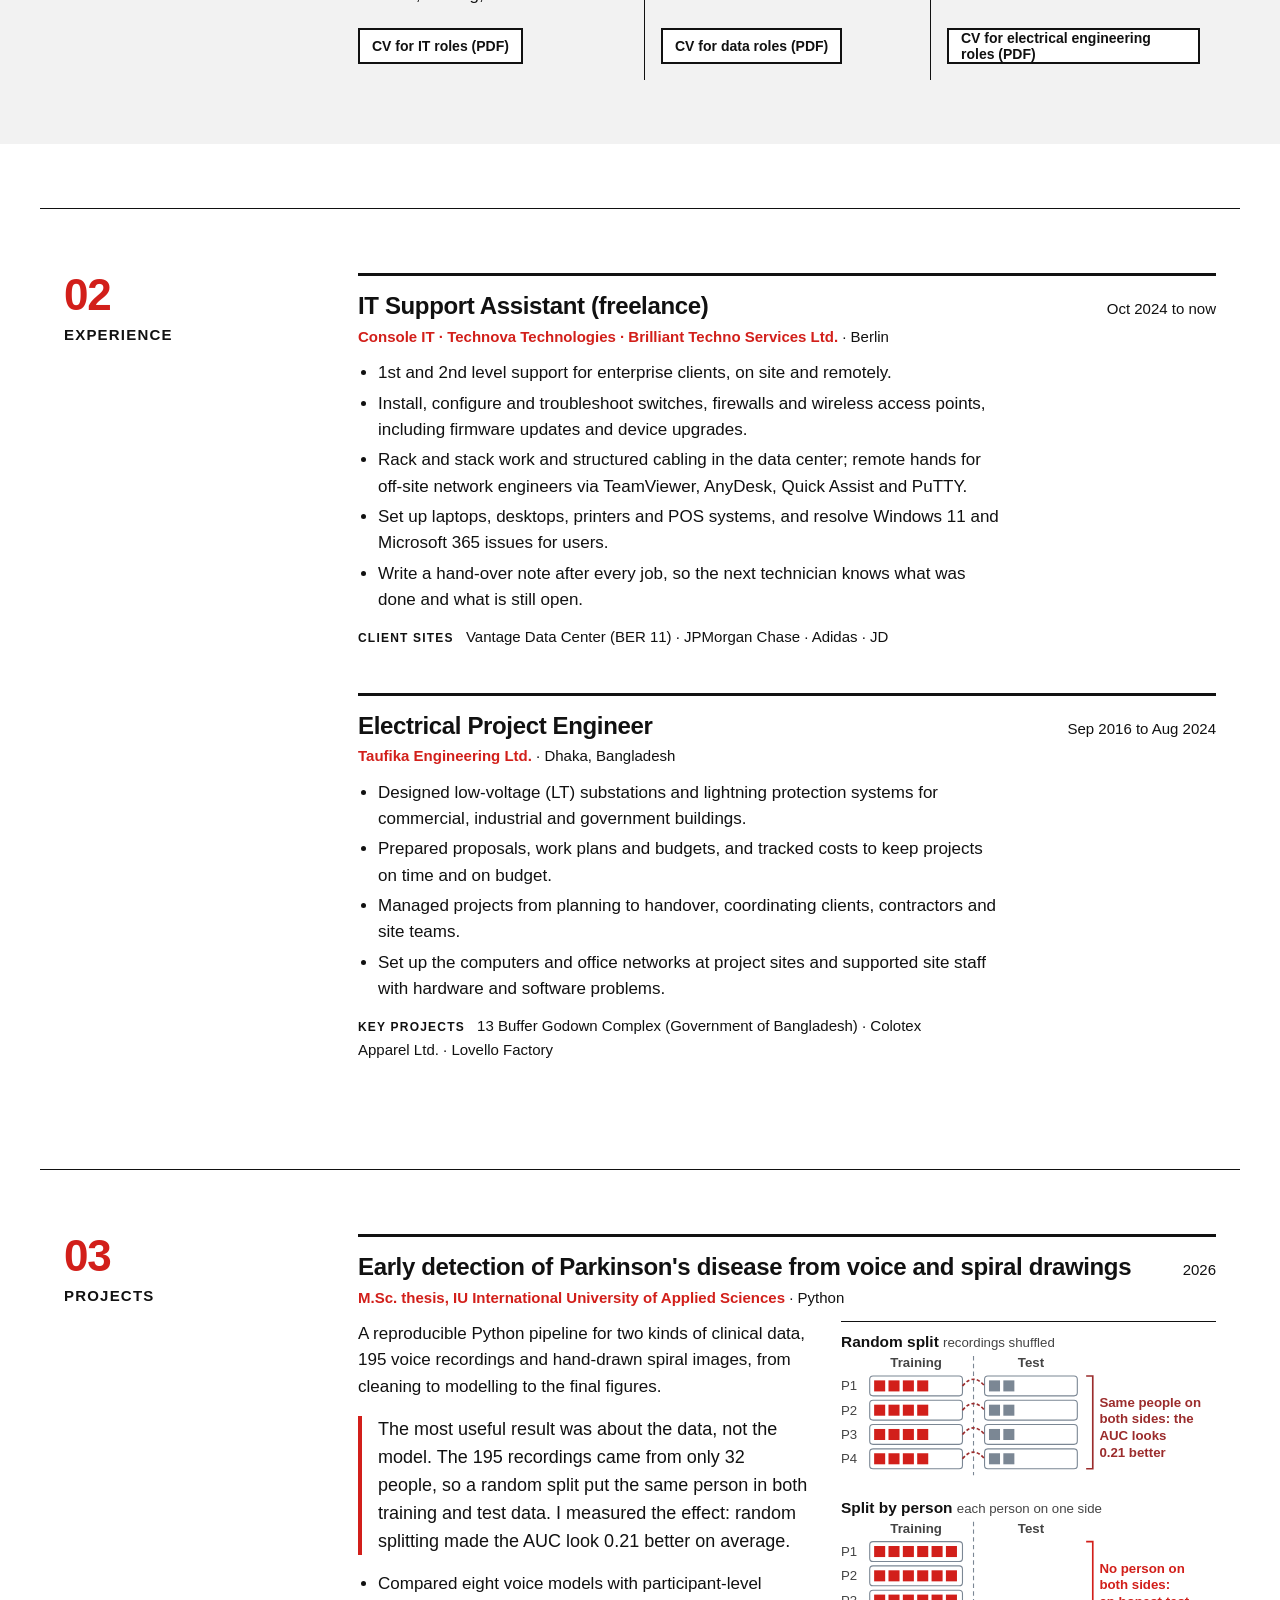
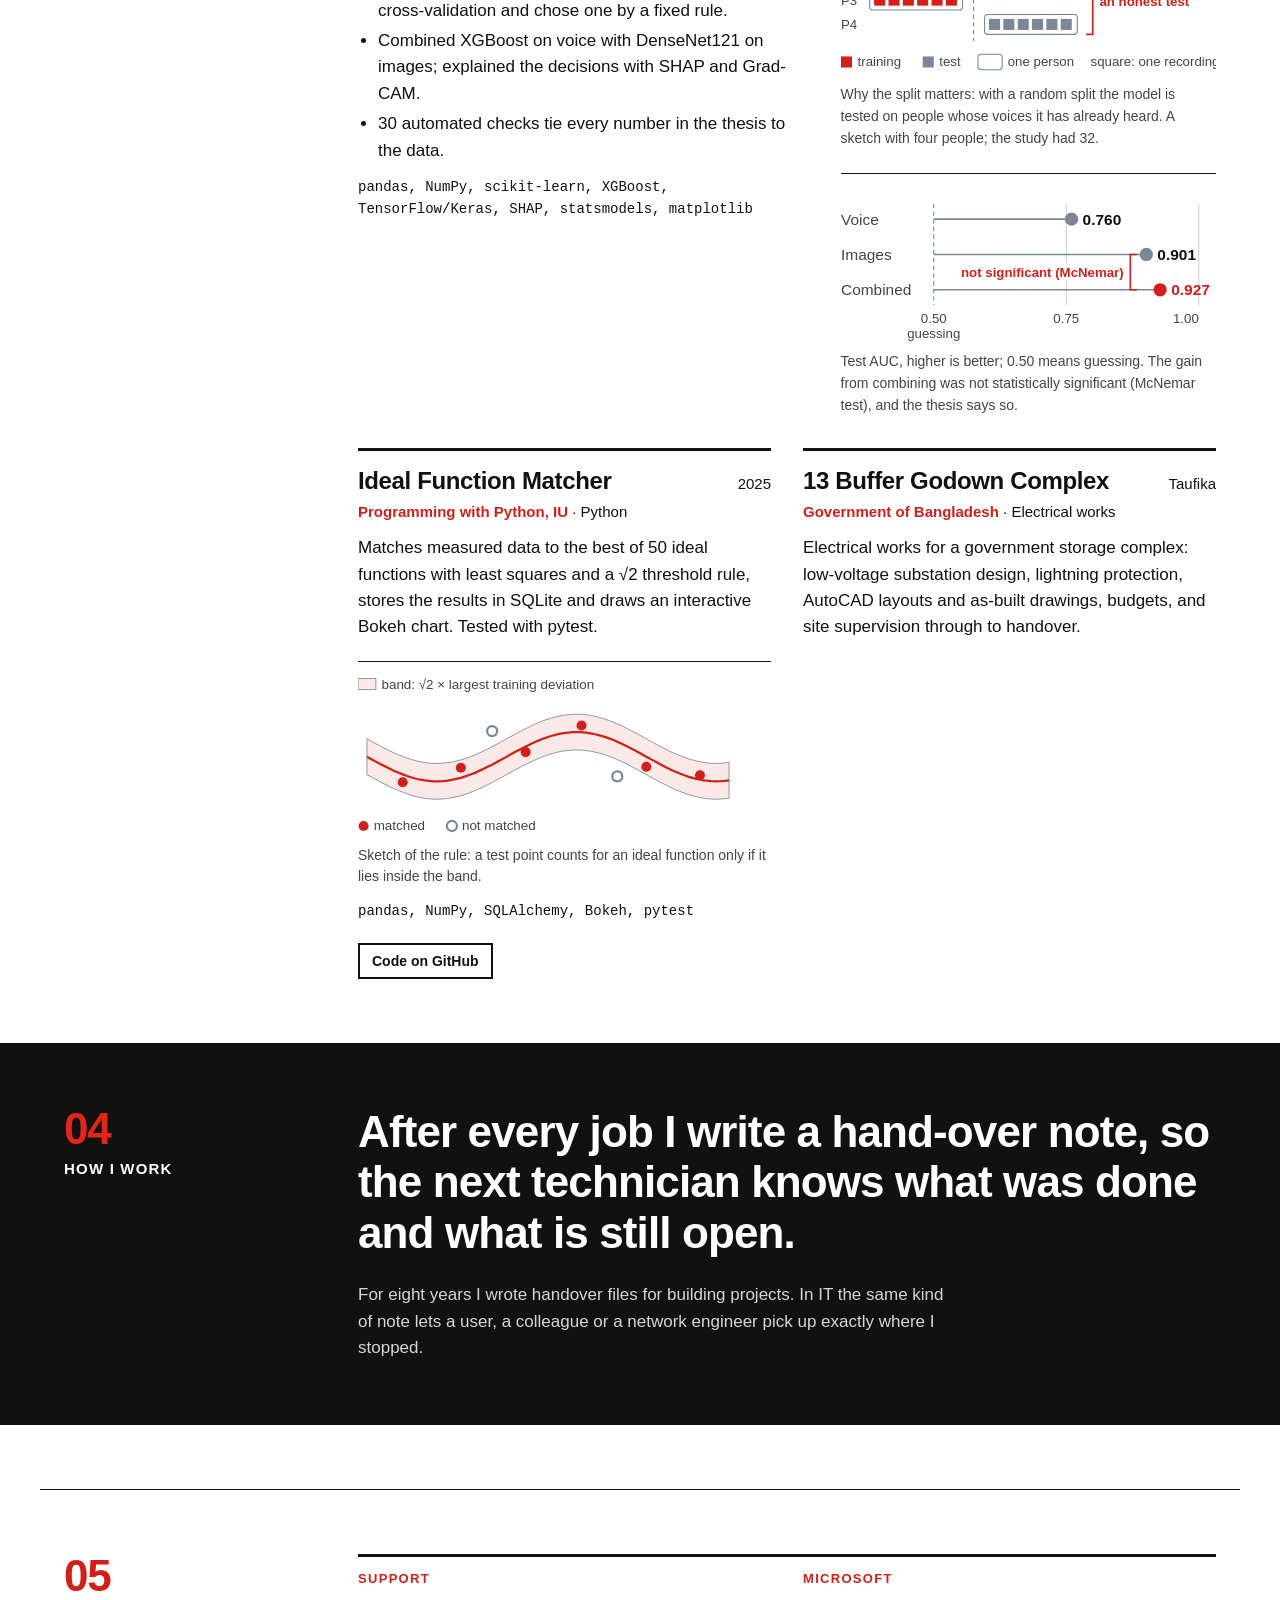
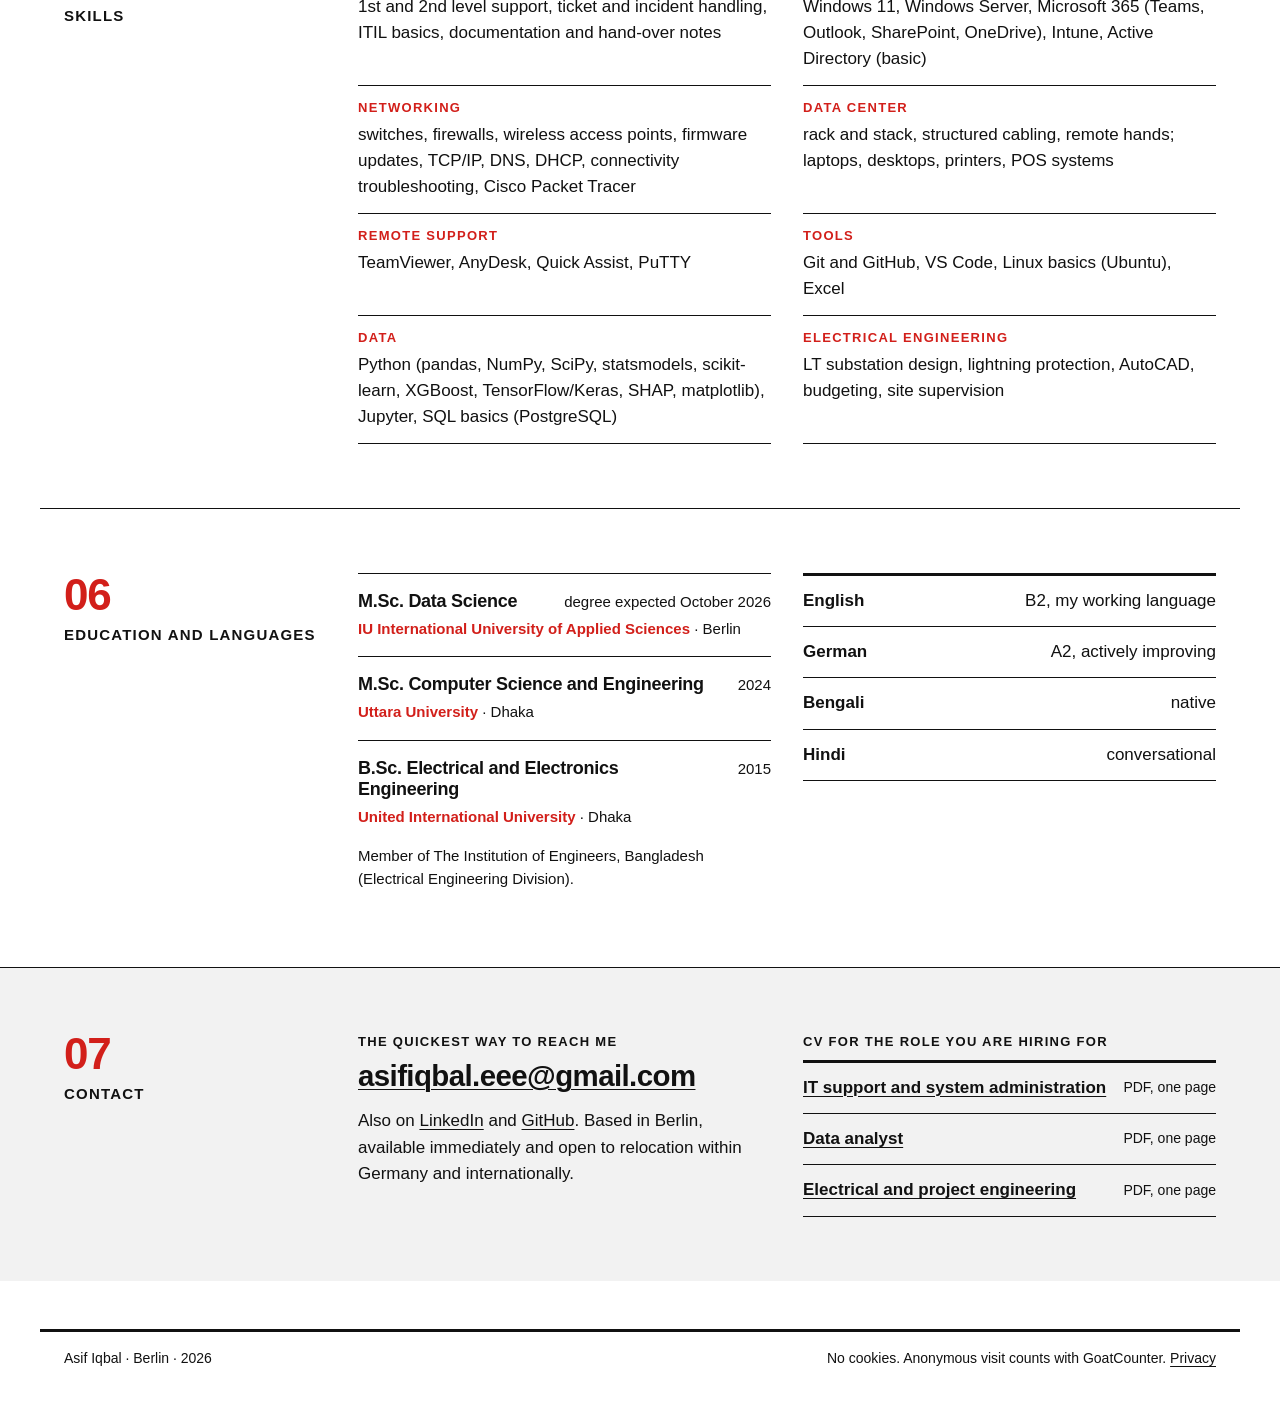
==== commit 215d1969: "Degree expected October 2026, open to relocation; EN/DE link keeps the chosen role" ====
--- a/index.html
+++ b/index.html
@@ -4,11 +4,11 @@
   <meta charset="utf-8">
   <meta name="viewport" content="width=device-width, initial-scale=1">
   <title>Asif Iqbal · IT Support, Data Analysis, Electrical Engineering · Berlin</title>
-  <meta name="description" content="Asif Iqbal, Berlin. IT support assistant on enterprise sites since 2024, eight years as an electrical project engineer before that, M.Sc. in Data Science. Available immediately anywhere in Germany.">
+  <meta name="description" content="Asif Iqbal, Berlin. IT support assistant on enterprise sites since 2024, eight years as an electrical project engineer before that, M.Sc. in Data Science (expected October 2026). Available immediately, open to relocation.">
   <meta name="author" content="Asif Iqbal">
   <meta property="og:type" content="profile">
   <meta property="og:title" content="Asif Iqbal · IT Support, Data Analysis, Electrical Engineering">
-  <meta property="og:description" content="IT support on enterprise sites in Berlin, eight years of electrical project engineering, M.Sc. in Data Science.">
+  <meta property="og:description" content="IT support on enterprise sites in Berlin, eight years of electrical project engineering, M.Sc. in Data Science (expected October 2026).">
   <meta property="og:url" content="https://asifiu.github.io/">
   <meta property="og:image" content="https://asifiu.github.io/img/asif-iqbal.jpg">
   <link rel="canonical" href="https://asifiu.github.io/">
@@ -61,17 +61,17 @@
         <div class="intro-body">
           <div data-show="it">
             <p class="lede">I am an IT support assistant in Berlin. Since October 2024 I have worked on client sites such as the Vantage data center (BER 11), JPMorgan Chase offices and Adidas and JD stores: installing network equipment, setting up hardware for users and solving Windows 11 and Microsoft 365 problems.</p>
-            <p>Before that I spent eight years as an electrical project engineer in Dhaka, and this autumn I submitted my M.Sc. thesis in Data Science at IU in Berlin.</p>
+            <p>Before that I spent eight years as an electrical project engineer in Dhaka. I am completing my M.Sc. in Data Science at IU in Berlin (degree expected October 2026).</p>
           </div>
           <div data-show="ee" hidden>
             <p class="lede">For eight years I worked as an electrical project engineer in Dhaka: I designed low-voltage (LT) substations and lightning protection systems for commercial, industrial and government buildings, prepared proposals and budgets, and managed projects from planning to handover.</p>
-            <p>Since October 2024 I have worked as an IT support assistant on client sites in Berlin, and this autumn I submitted my M.Sc. thesis in Data Science at IU in Berlin.</p>
+            <p>Since October 2024 I have worked as an IT support assistant on client sites in Berlin, and I am completing my M.Sc. in Data Science at IU in Berlin (degree expected October 2026).</p>
           </div>
           <div data-show="data" hidden>
-            <p class="lede">This autumn I submitted my M.Sc. thesis in Data Science at IU in Berlin: a reproducible Python pipeline for 195 voice recordings and hand-drawn spiral images, in which I found and measured a data leak that made the AUC look 0.21 better.</p>
+            <p class="lede">For my M.Sc. thesis in Data Science at IU in Berlin (degree expected October 2026) I built a reproducible Python pipeline for 195 voice recordings and hand-drawn spiral images, in which I found and measured a data leak that made the AUC look 0.21 better.</p>
             <p>Since October 2024 I have worked as an IT support assistant on client sites in Berlin, such as the Vantage data center (BER 11), JPMorgan Chase offices and Adidas and JD stores. Before that I spent eight years as an electrical project engineer in Dhaka.</p>
           </div>
-          <p class="avail"><span class="tag">Available immediately</span> for full-time work anywhere in Germany.</p>
+          <p class="avail"><span class="tag">Available immediately</span> for full-time work. Open to relocation within Germany and internationally.</p>
 
           <div class="focus" role="group" aria-labelledby="focusLabel" hidden>
             <span class="focus-label" id="focusLabel">Hiring for</span>
@@ -98,7 +98,7 @@
       <dl class="facts">
         <div data-for="it"><dt>02</dt><dd>years of enterprise IT support in Berlin, on site at data centers, offices and stores</dd></div>
         <div data-for="ee"><dt>08</dt><dd>years of electrical project engineering, from design and budget to handover</dd></div>
-        <div><dt>03</dt><dd>degrees: B.Sc. EEE, M.Sc. CSE and M.Sc. Data Science</dd></div>
+        <div><dt>03</dt><dd>degrees: B.Sc. EEE, M.Sc. CSE and M.Sc. Data Science (expected October 2026)</dd></div>
         <div data-for="data" class="hot"><dt>+0.21</dt><dd>AUC added by a leaky data split in my thesis data, which I found and measured</dd></div>
       </dl>
     </section>
@@ -340,7 +340,7 @@
       <div class="two-col">
         <div>
           <article class="entry compact">
-            <div class="entry-head"><h3>M.Sc. Data Science</h3><span class="dates">thesis submitted 2026</span></div>
+            <div class="entry-head"><h3>M.Sc. Data Science</h3><span class="dates">degree expected October 2026</span></div>
             <p class="org">IU International University of Applied Sciences <span>Berlin</span></p>
           </article>
           <article class="entry compact">
@@ -369,7 +369,7 @@
           <div>
             <p class="contact-label">The quickest way to reach me</p>
             <p class="contact-email"><a href="mailto:asifiqbal.eee@gmail.com" data-goatcounter-click="email">asifiqbal.eee@gmail.com</a></p>
-            <p>Also on <a href="https://www.linkedin.com/in/asif-iqbal-ds" data-goatcounter-click="linkedin">LinkedIn</a> and <a href="https://github.com/asifiu" data-goatcounter-click="github">GitHub</a>. Based in Berlin, available immediately anywhere in Germany.</p>
+            <p>Also on <a href="https://www.linkedin.com/in/asif-iqbal-ds" data-goatcounter-click="linkedin">LinkedIn</a> and <a href="https://github.com/asifiu" data-goatcounter-click="github">GitHub</a>. Based in Berlin, available immediately and open to relocation within Germany and internationally.</p>
           </div>
           <div>
             <p class="contact-label">CV for the role you are hiring for</p>
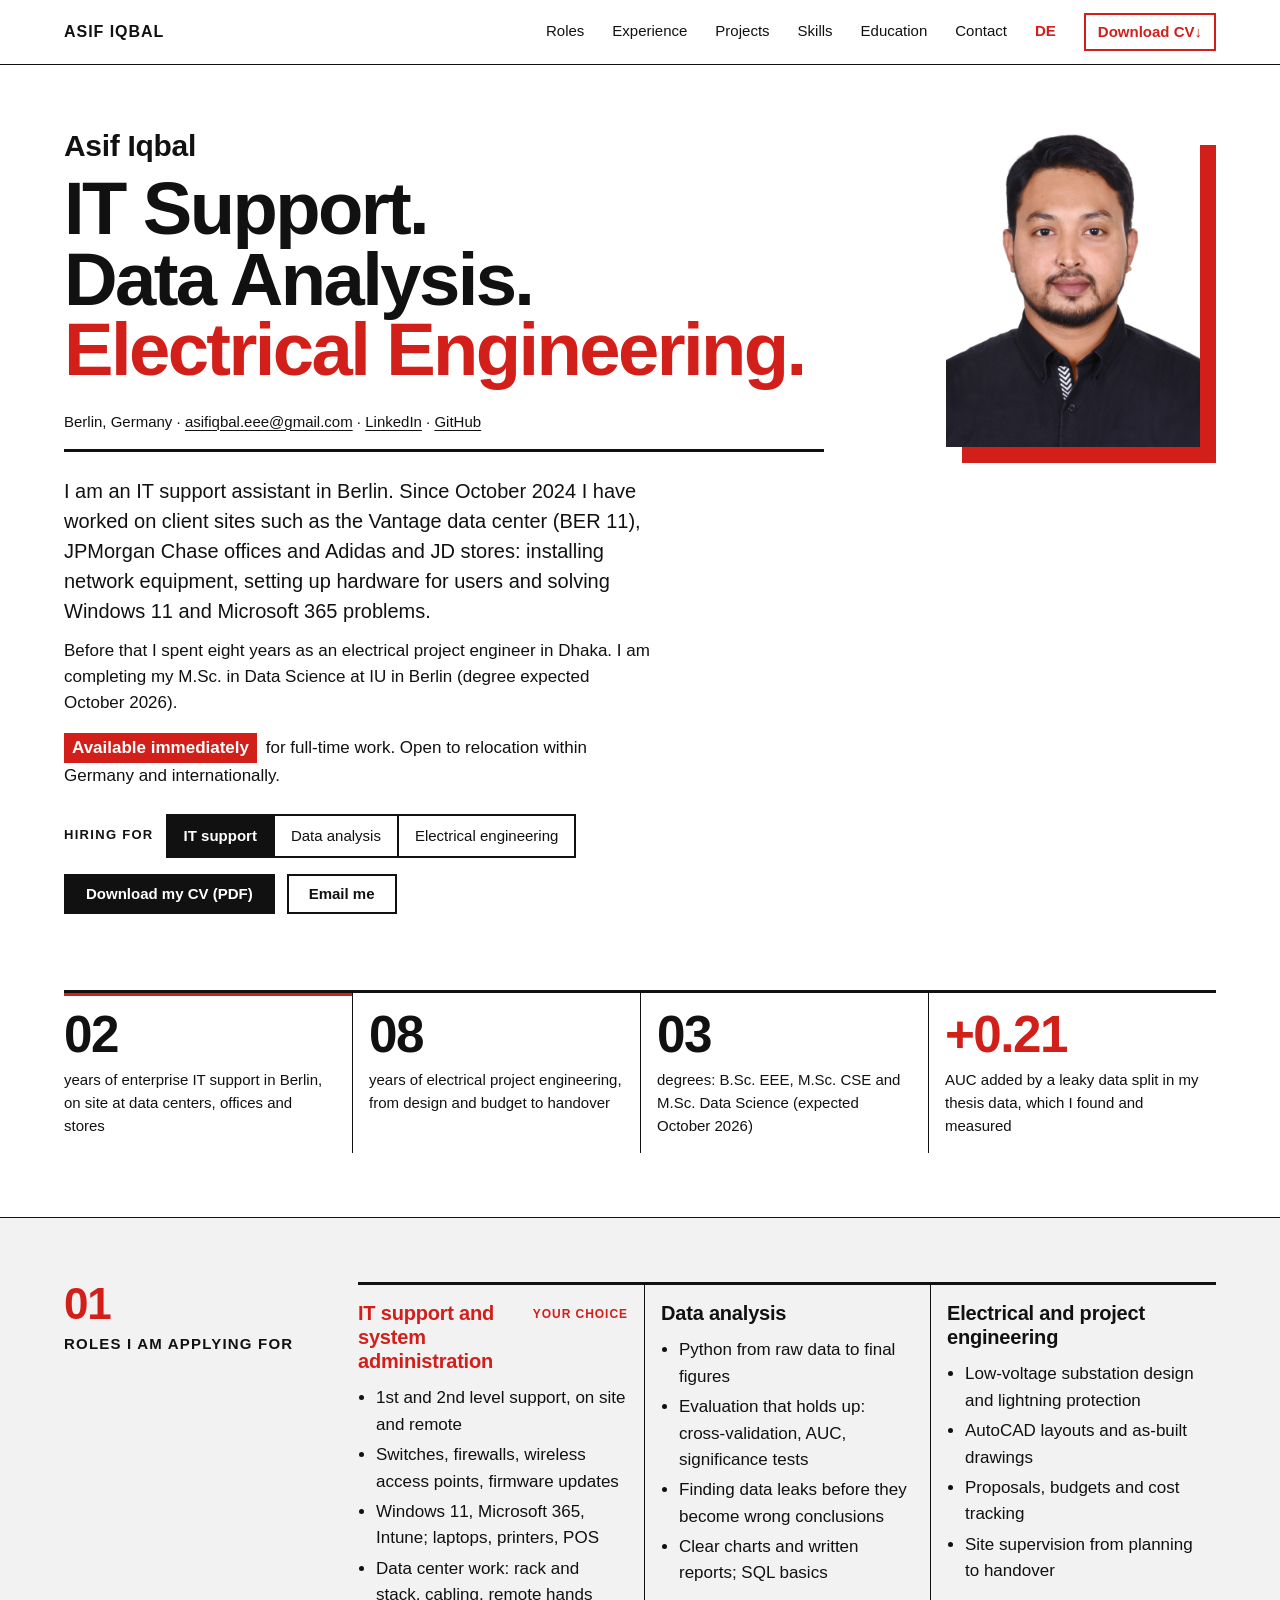
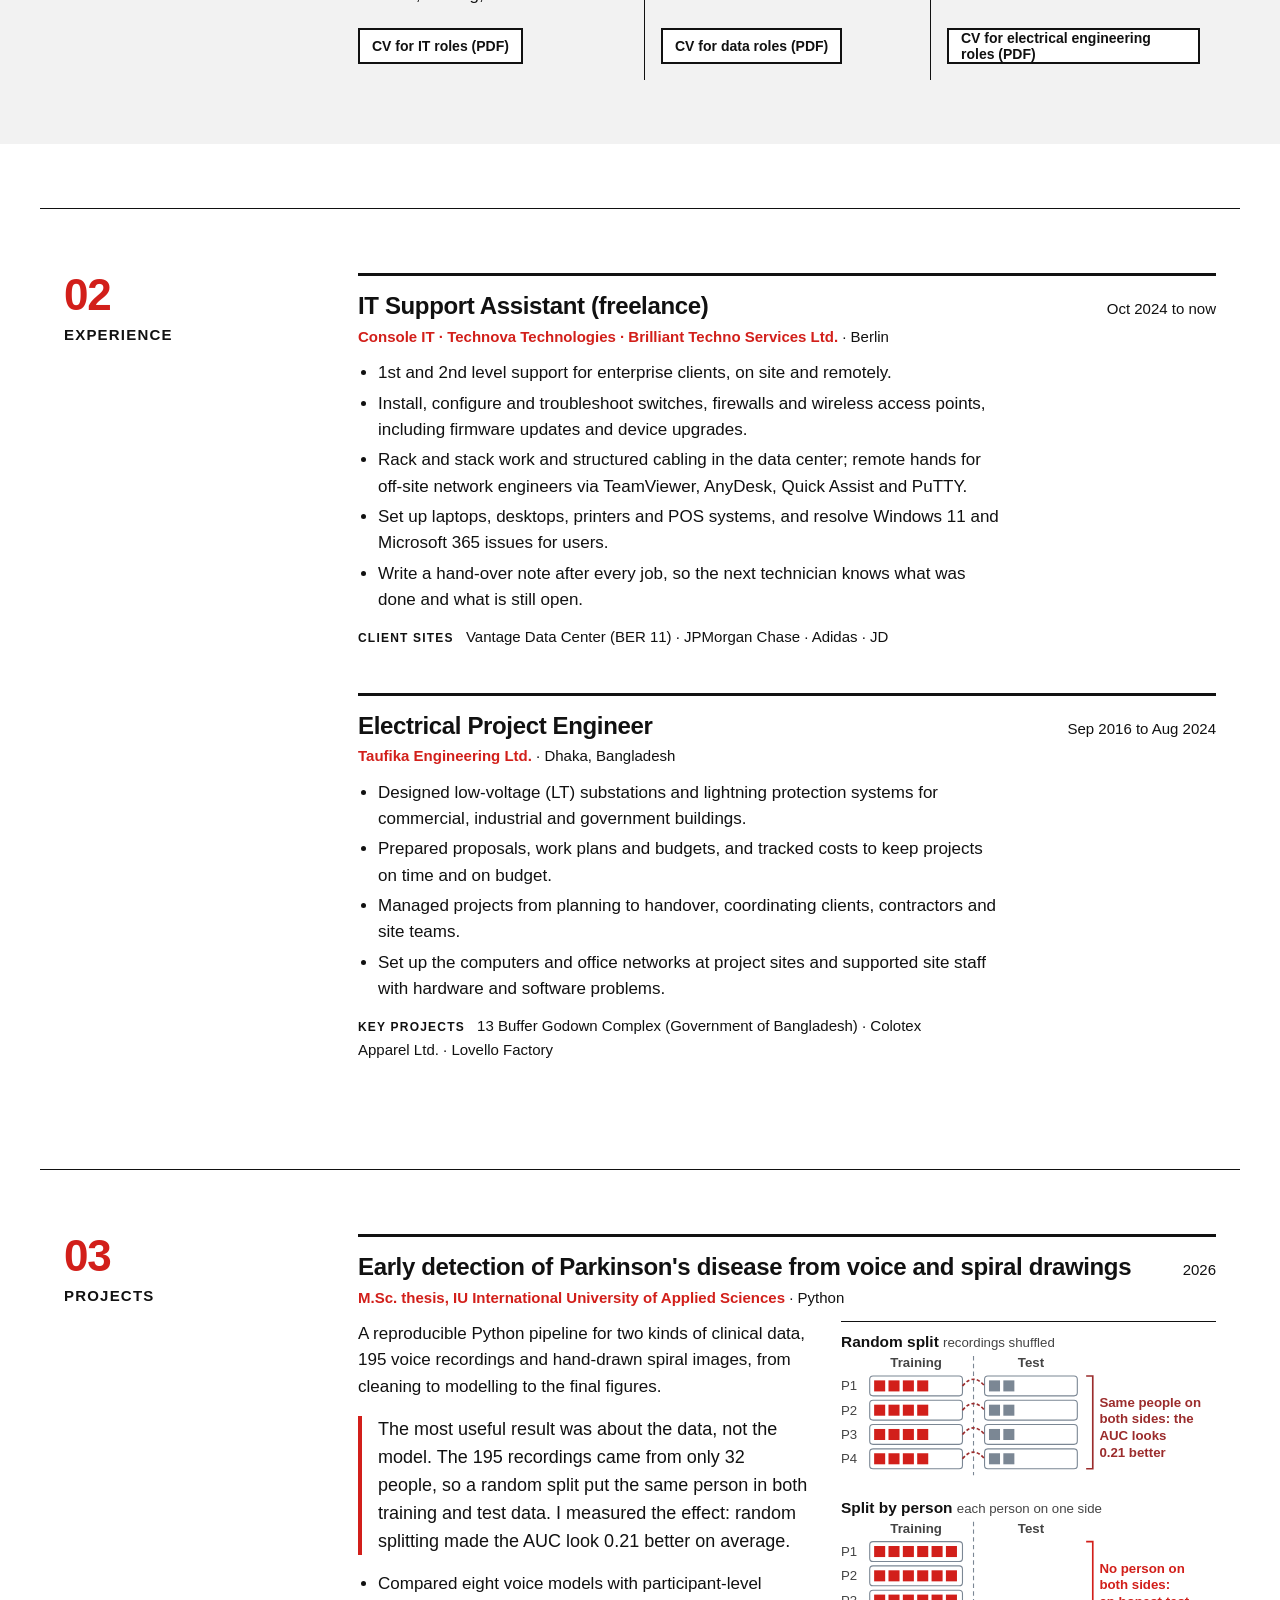
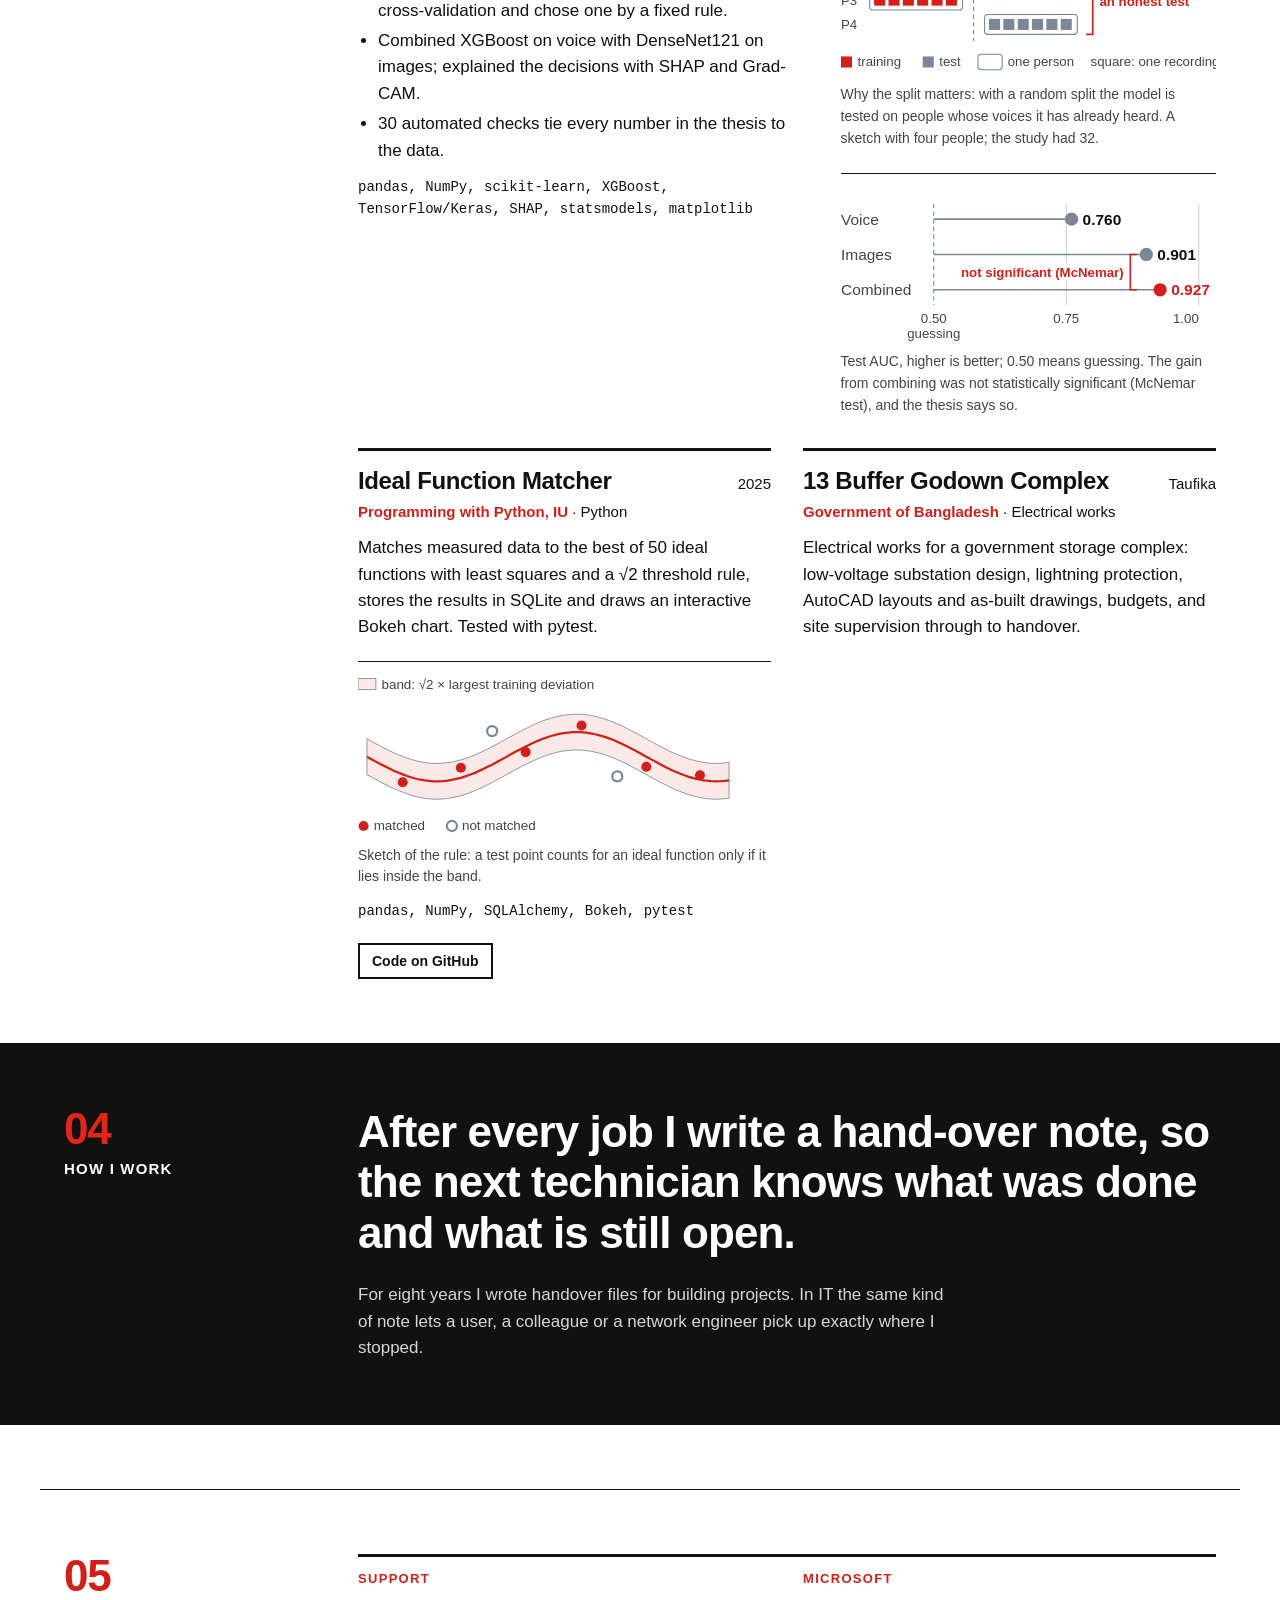
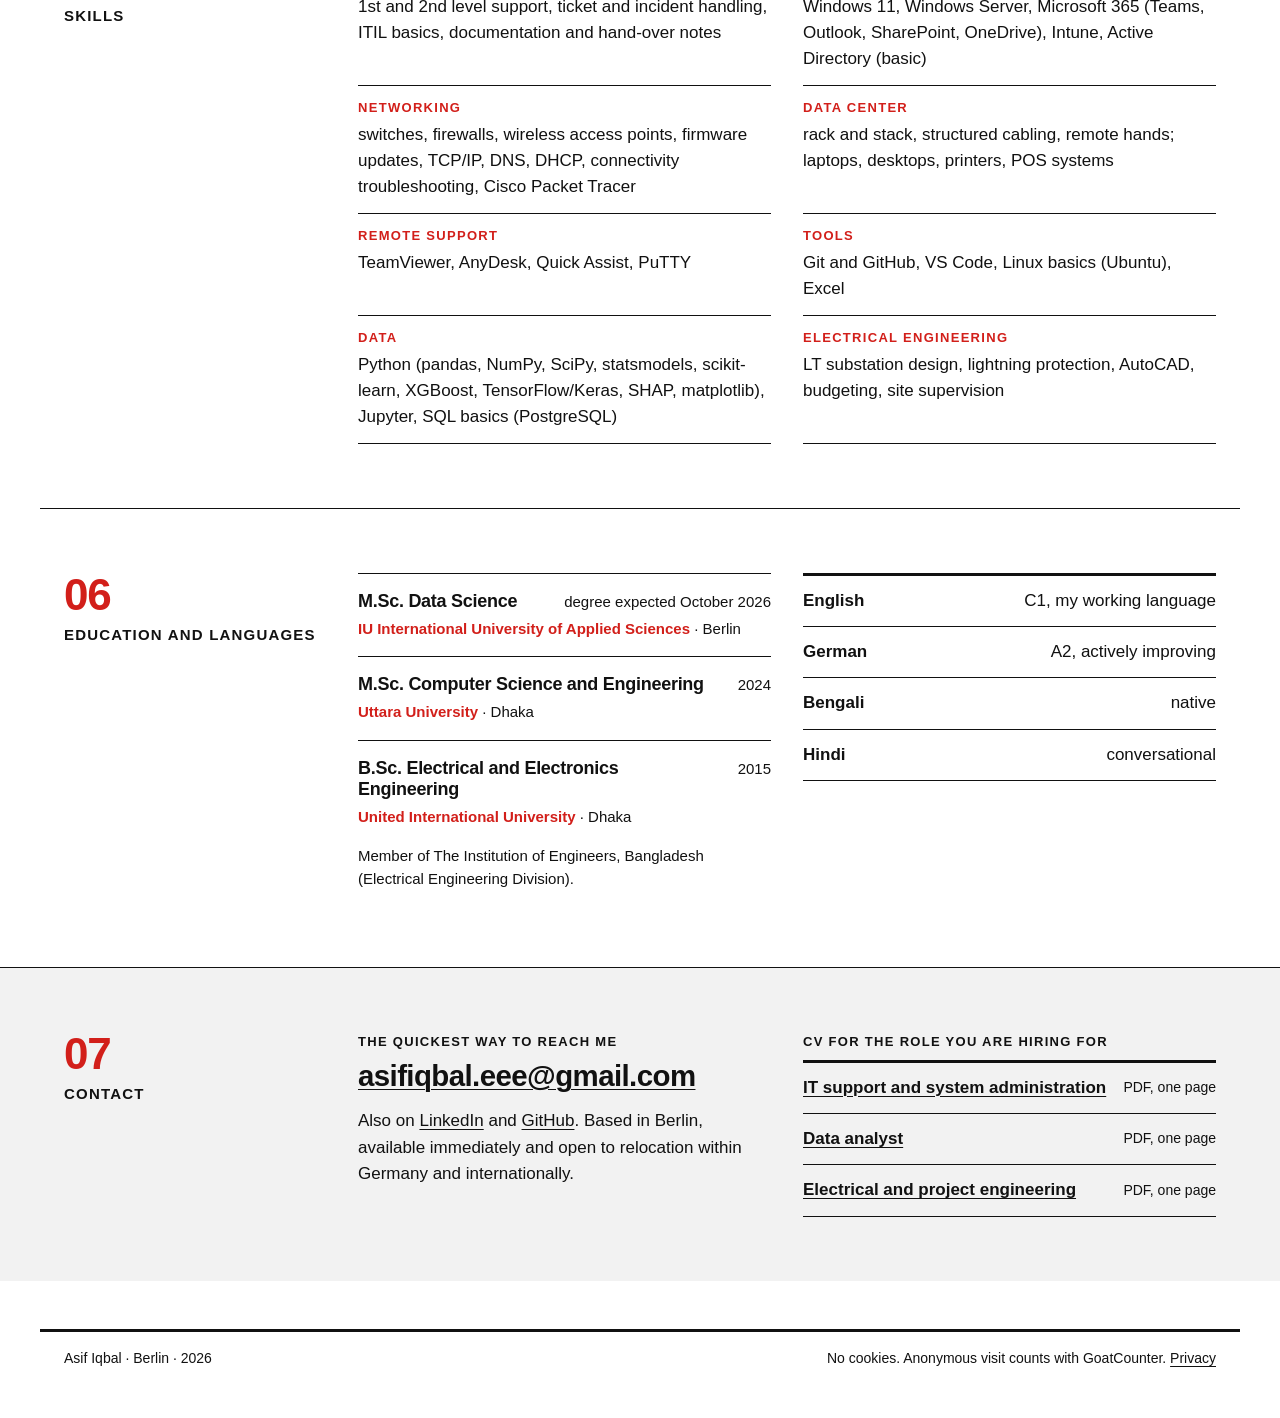
==== commit d611caa8: "English level C1; refreshed CV downloads" ====
--- a/index.html
+++ b/index.html
@@ -354,7 +354,7 @@
           <p class="plain">Member of The Institution of Engineers, Bangladesh (Electrical Engineering Division).</p>
         </div>
         <dl class="languages">
-          <div><dt>English</dt><dd>B2, my working language</dd></div>
+          <div><dt>English</dt><dd>C1, my working language</dd></div>
           <div><dt>German</dt><dd>A2, actively improving</dd></div>
           <div><dt>Bengali</dt><dd>native</dd></div>
           <div><dt>Hindi</dt><dd>conversational</dd></div>
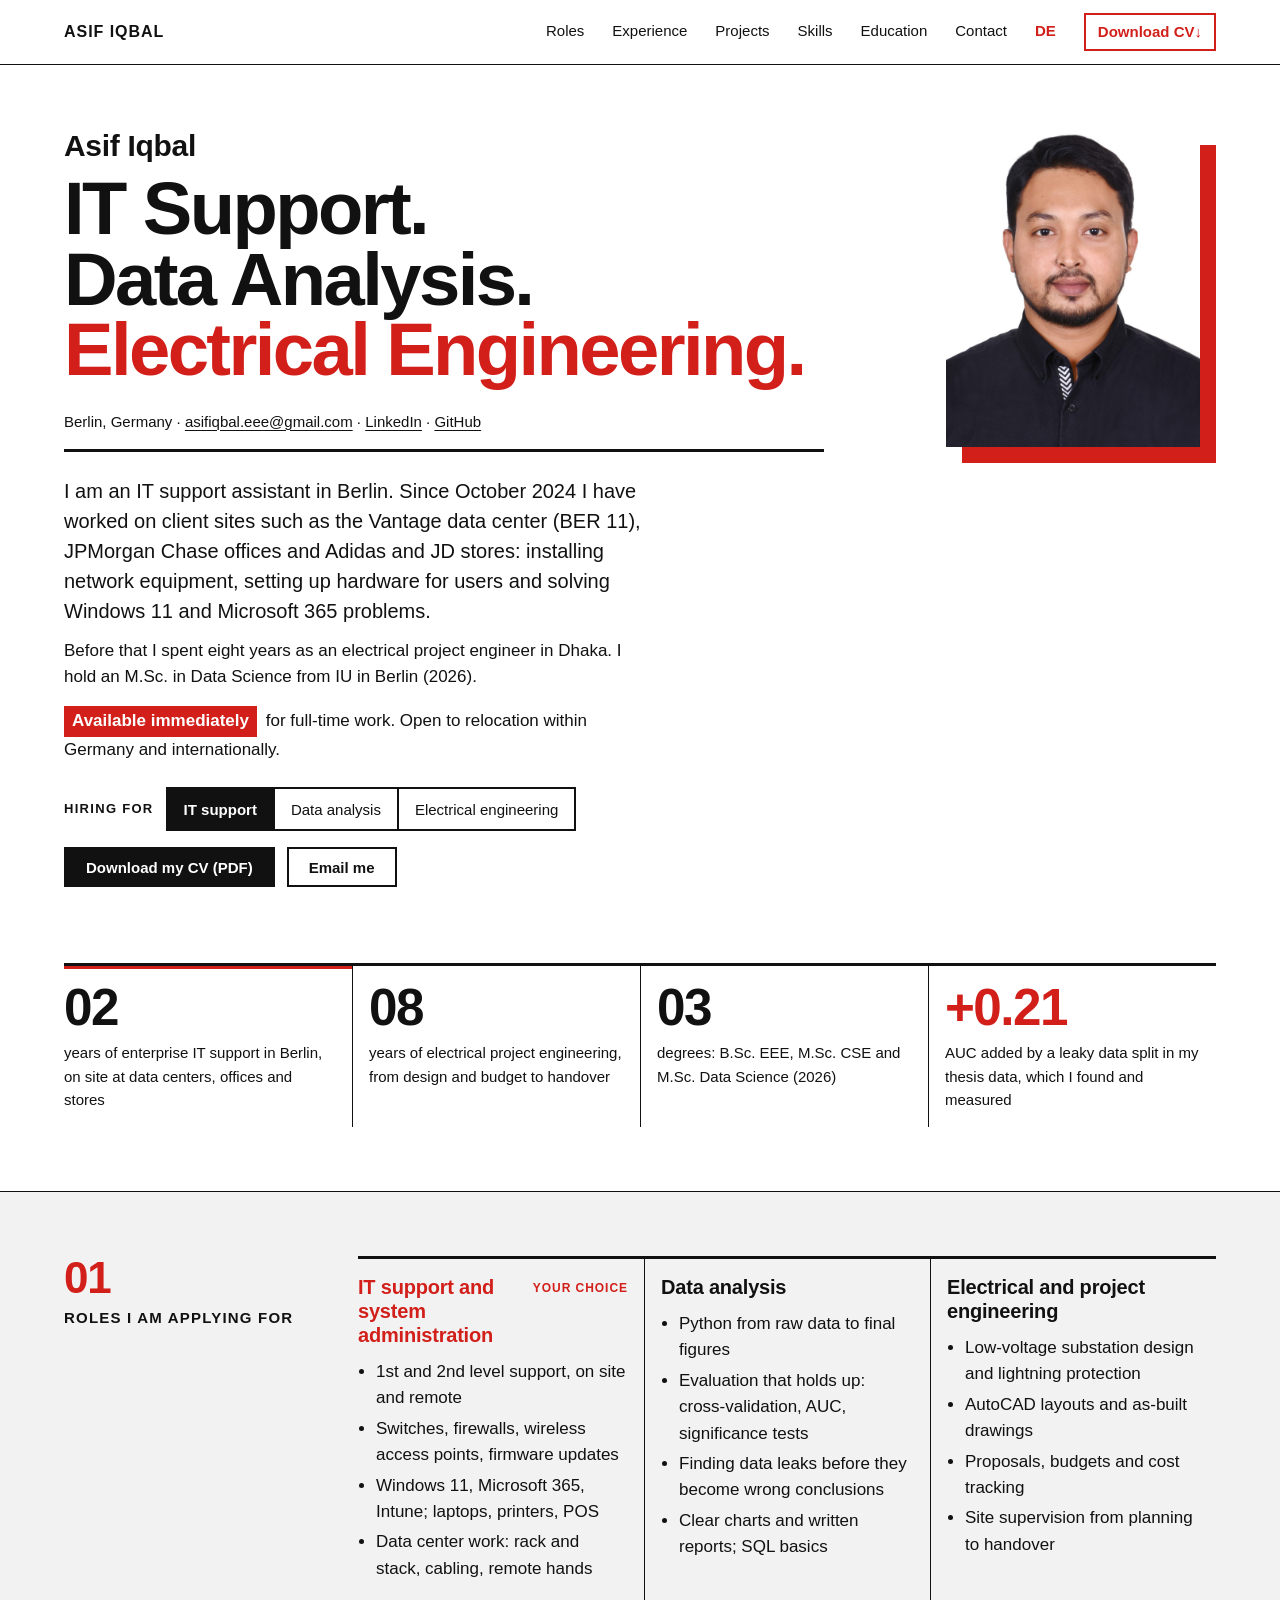
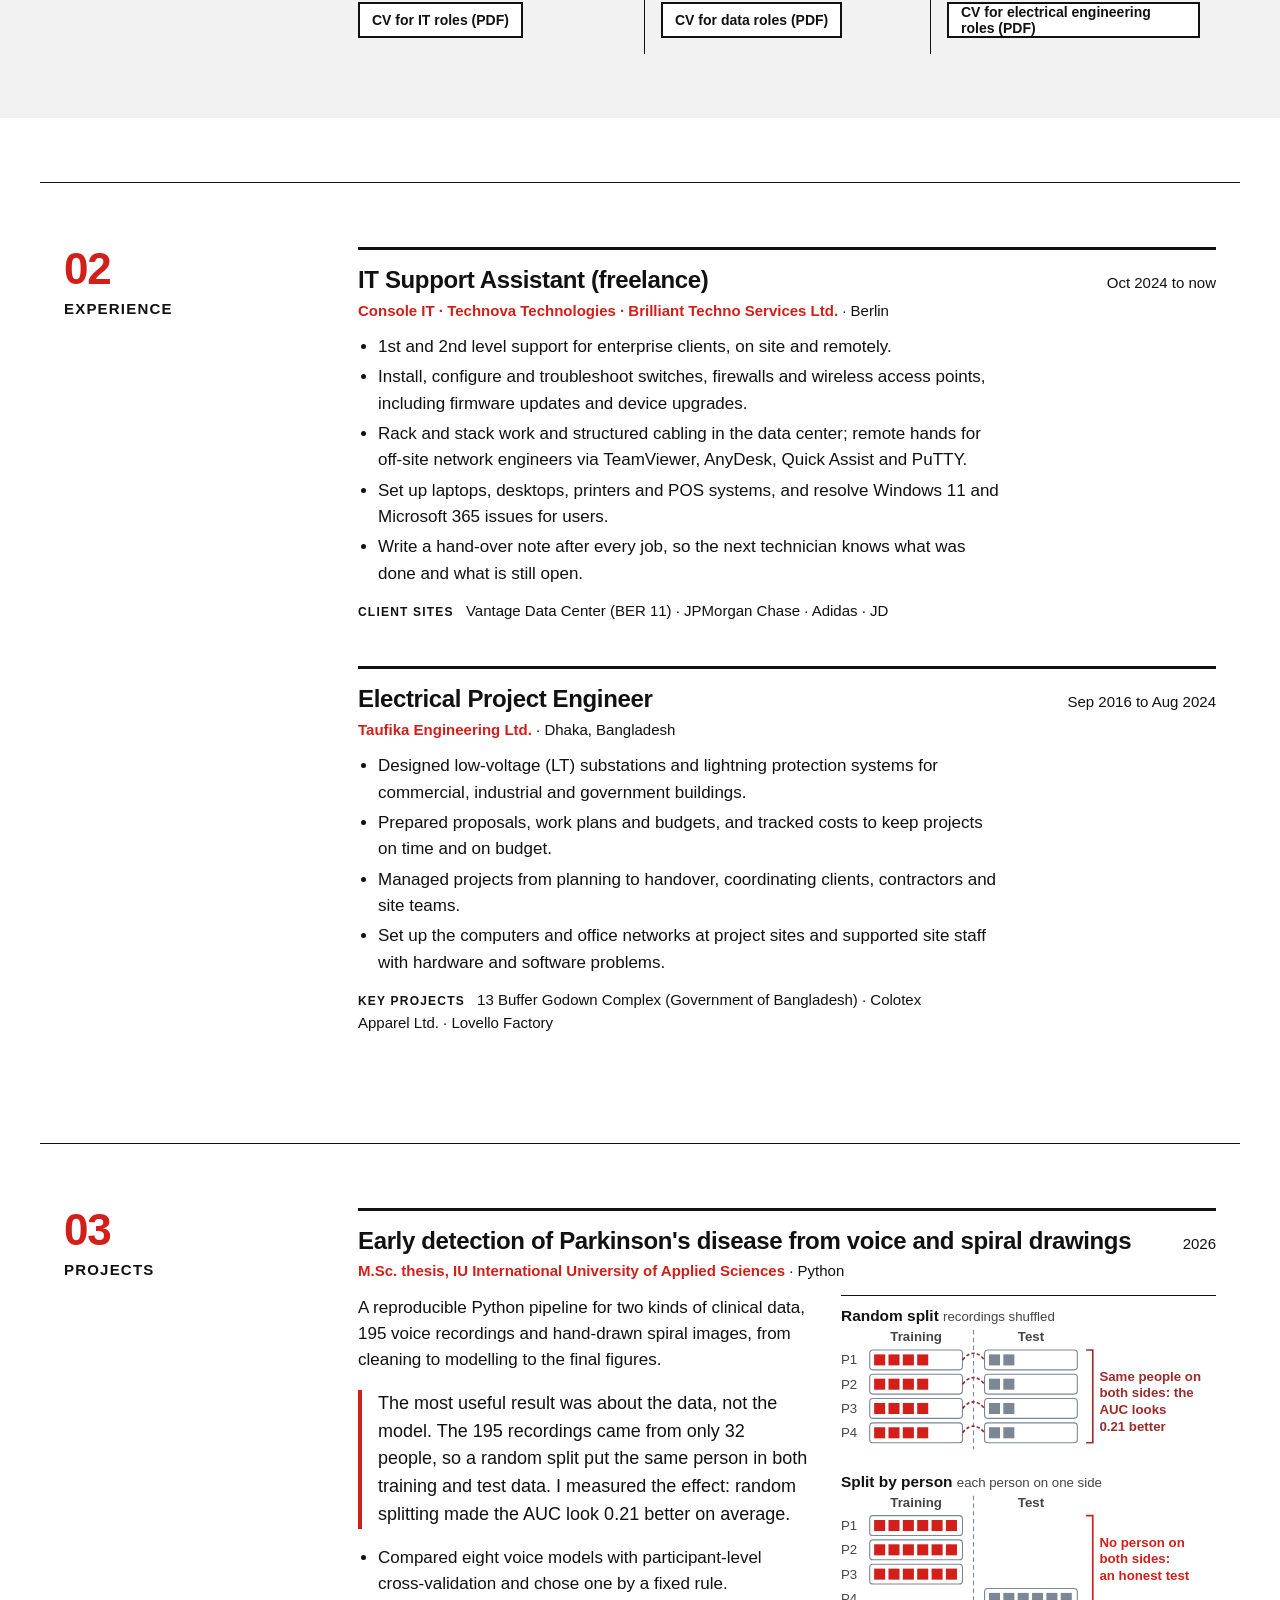
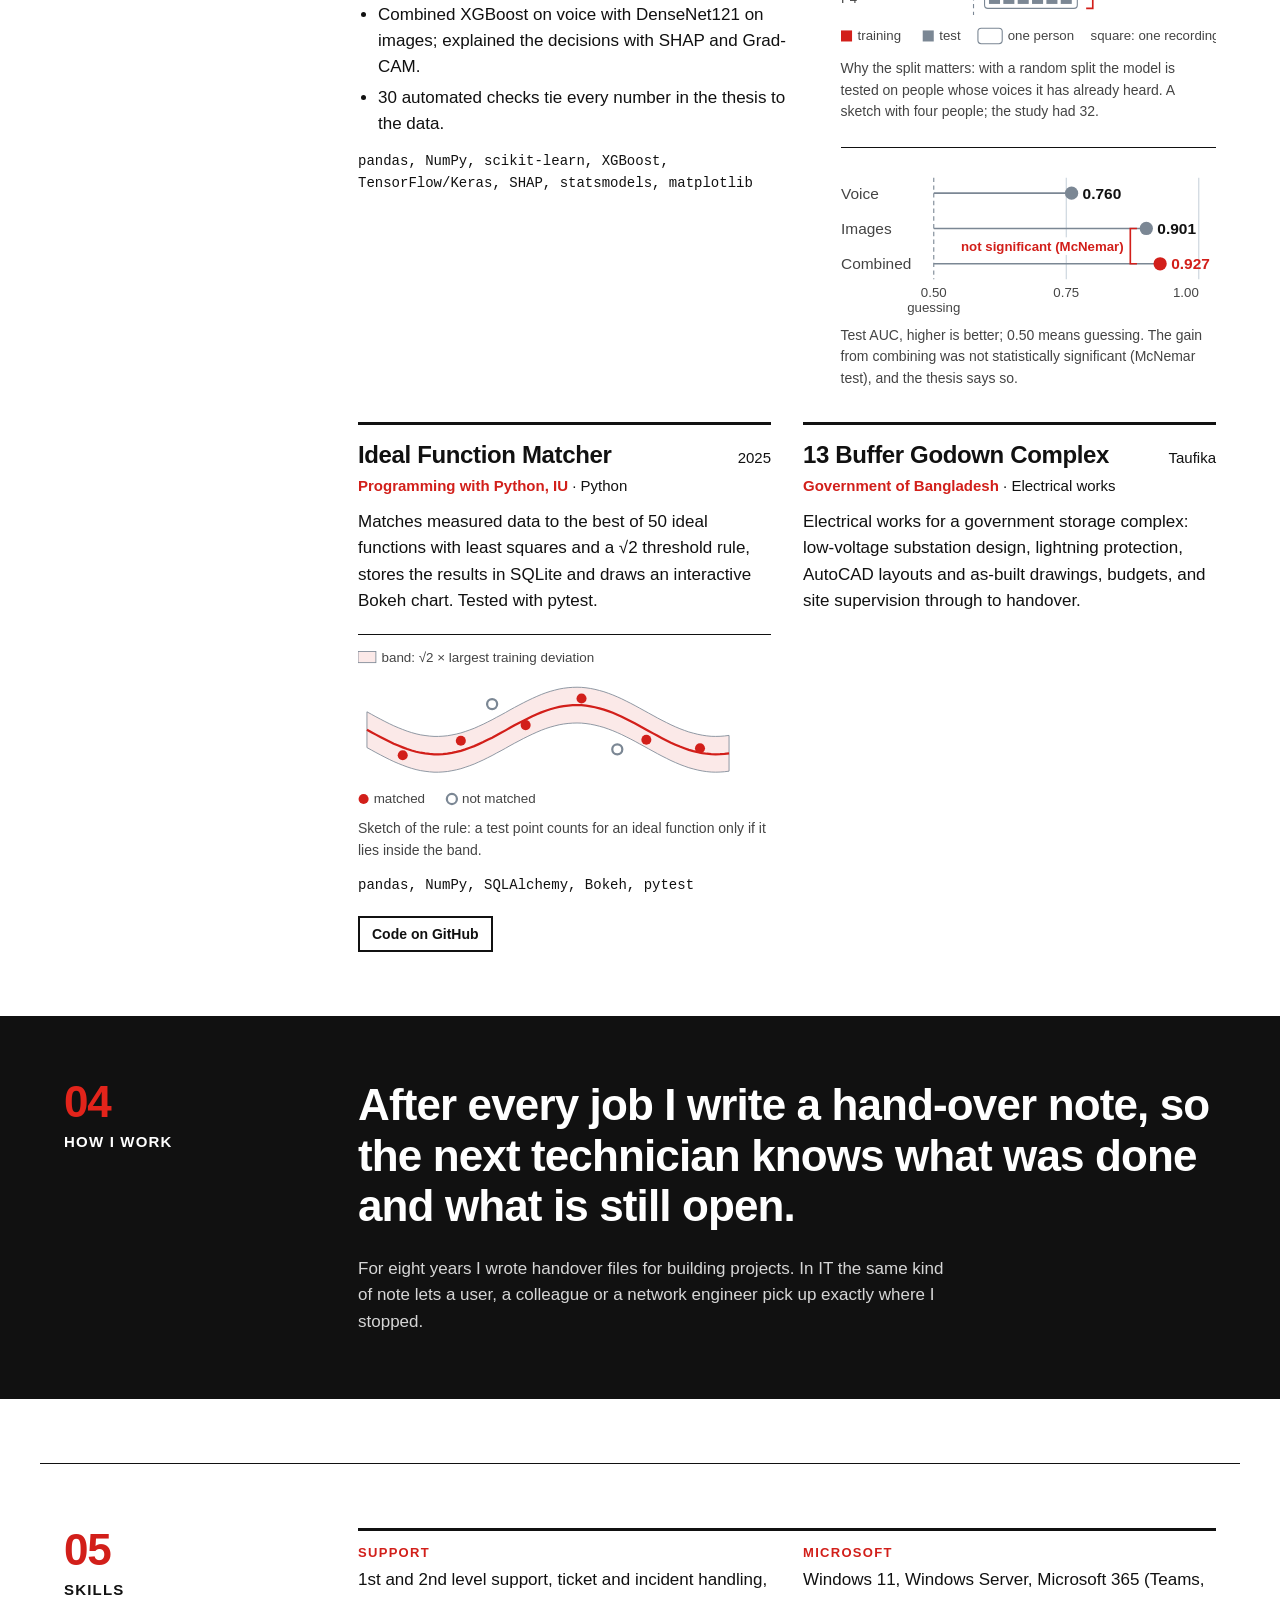
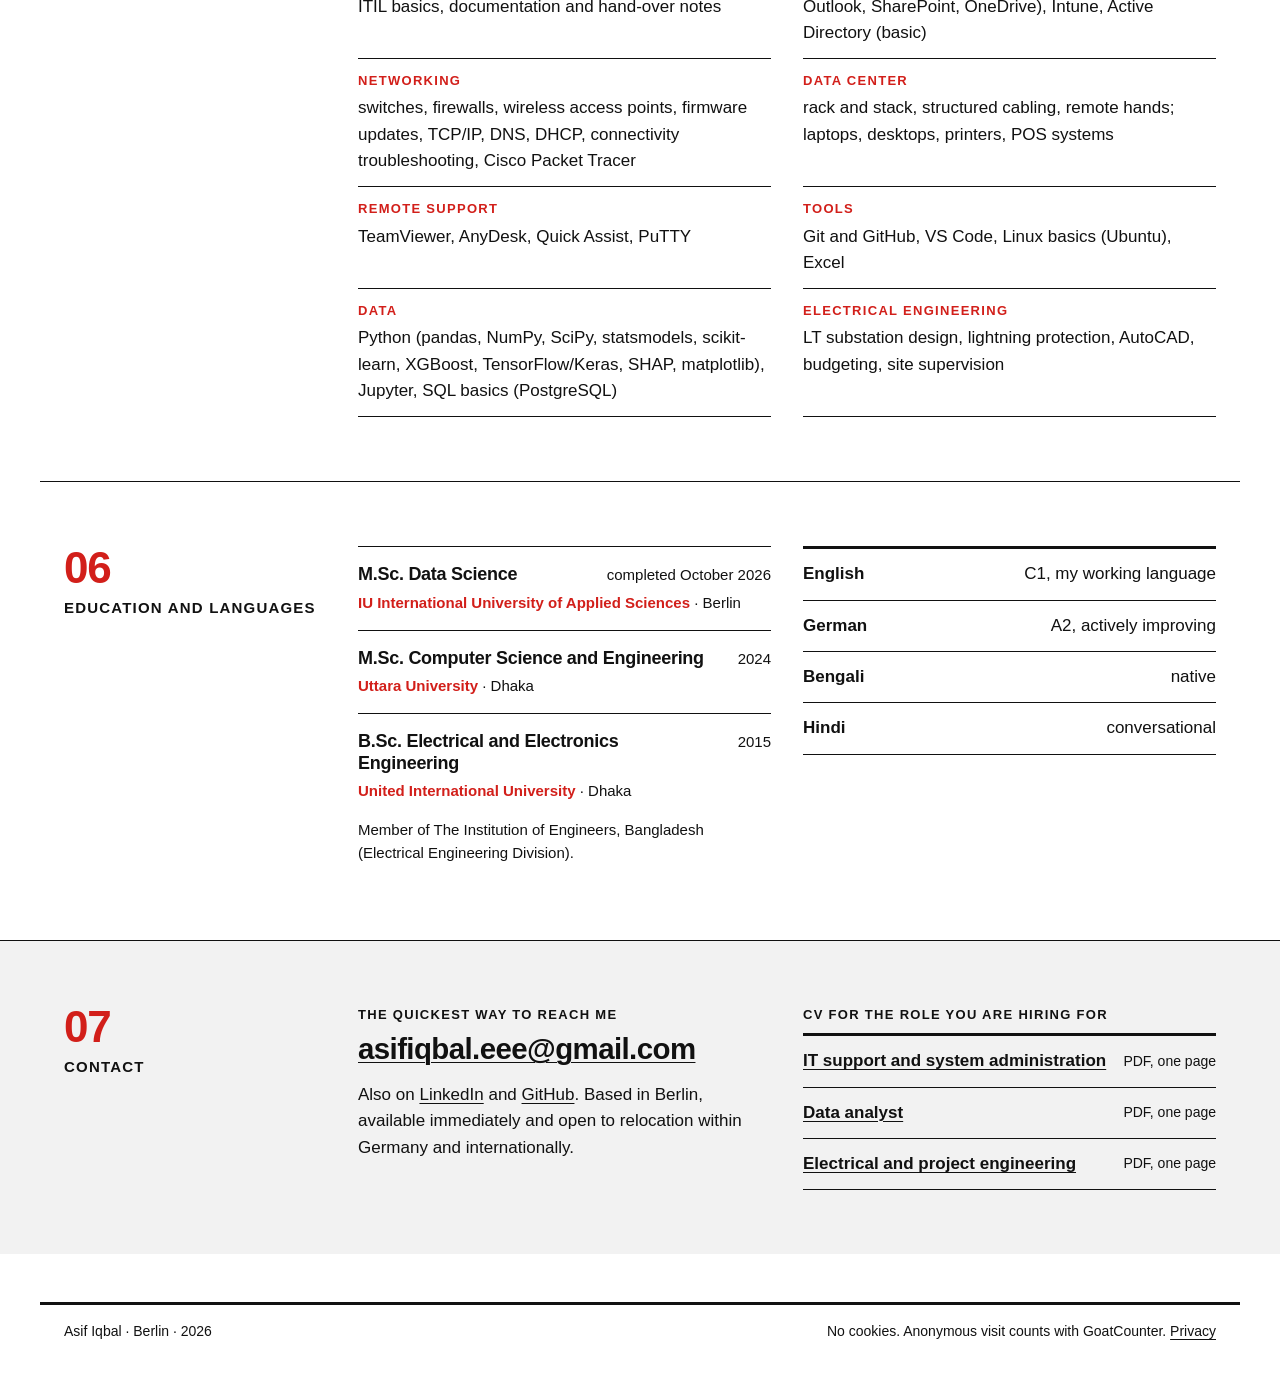
==== commit 956c213d: "M.Sc. Data Science completed: update wording, CVs and structured data" ====
--- a/index.html
+++ b/index.html
@@ -4,29 +4,84 @@
   <meta charset="utf-8">
   <meta name="viewport" content="width=device-width, initial-scale=1">
   <title>Asif Iqbal · IT Support, Data Analysis, Electrical Engineering · Berlin</title>
-  <meta name="description" content="Asif Iqbal, Berlin. IT support assistant on enterprise sites since 2024, eight years as an electrical project engineer before that, M.Sc. in Data Science (expected October 2026). Available immediately, open to relocation.">
+  <meta name="description" content="Asif Iqbal, Berlin. IT support assistant on enterprise sites since 2024, eight years as an electrical project engineer before that, M.Sc. in Data Science (2026). Available immediately, open to relocation.">
   <meta name="author" content="Asif Iqbal">
   <meta property="og:type" content="profile">
   <meta property="og:title" content="Asif Iqbal · IT Support, Data Analysis, Electrical Engineering">
-  <meta property="og:description" content="IT support on enterprise sites in Berlin, eight years of electrical project engineering, M.Sc. in Data Science (expected October 2026).">
+  <meta property="og:description" content="IT support on enterprise sites in Berlin, eight years of electrical project engineering, M.Sc. in Data Science (2026).">
   <meta property="og:url" content="https://asifiu.github.io/">
   <meta property="og:image" content="https://asifiu.github.io/img/asif-iqbal.jpg">
+  <meta property="og:image:alt" content="Portrait of Asif Iqbal">
+  <meta property="og:locale" content="en_US">
+  <meta property="og:locale:alternate" content="de_DE">
+  <meta name="twitter:card" content="summary">
+  <meta name="twitter:title" content="Asif Iqbal · IT Support, Data Analysis, Electrical Engineering · Berlin">
+  <meta name="twitter:description" content="IT support on enterprise sites in Berlin, eight years of electrical project engineering, M.Sc. in Data Science (2026).">
+  <meta name="twitter:image" content="https://asifiu.github.io/img/asif-iqbal.jpg">
   <link rel="canonical" href="https://asifiu.github.io/">
   <link rel="alternate" hreflang="en" href="https://asifiu.github.io/">
   <link rel="alternate" hreflang="de" href="https://asifiu.github.io/de/">
+  <link rel="alternate" hreflang="x-default" href="https://asifiu.github.io/">
   <link rel="icon" href="favicon.svg" type="image/svg+xml">
   <link rel="stylesheet" href="tokens.css">
   <link rel="stylesheet" href="theme.css">
   <link rel="stylesheet" href="style.css">
   <script src="site.js"></script>
   <script type="application/ld+json">
-  {"@context": "https://schema.org", "@type": "Person", "name": "Asif Iqbal",
-   "jobTitle": "IT Support Assistant", "image": "https://asifiu.github.io/img/asif-iqbal.jpg",
-   "email": "mailto:asifiqbal.eee@gmail.com",
-   "address": {"@type": "PostalAddress", "addressLocality": "Berlin", "addressCountry": "DE"},
-   "alumniOf": ["IU International University of Applied Sciences", "Uttara University", "United International University"],
-   "knowsLanguage": ["English", "German", "Bengali", "Hindi"],
-   "sameAs": ["https://www.linkedin.com/in/asif-iqbal-ds", "https://github.com/asifiu"]}
+  {
+    "@context": "https://schema.org",
+    "@type": "Person",
+    "name": "Asif Iqbal",
+    "jobTitle": "IT Support Assistant",
+    "url": "https://asifiu.github.io/",
+    "image": "https://asifiu.github.io/img/asif-iqbal.jpg",
+    "email": "mailto:asifiqbal.eee@gmail.com",
+    "address": {
+      "@type": "PostalAddress",
+      "addressLocality": "Berlin",
+      "addressCountry": "DE"
+    },
+    "alumniOf": [
+      {
+        "@type": "CollegeOrUniversity",
+        "name": "IU International University of Applied Sciences",
+        "address": "Berlin, Germany"
+      },
+      {
+        "@type": "CollegeOrUniversity",
+        "name": "Uttara University",
+        "address": "Dhaka, Bangladesh"
+      },
+      {
+        "@type": "CollegeOrUniversity",
+        "name": "United International University",
+        "address": "Dhaka, Bangladesh"
+      }
+    ],
+    "knowsAbout": [
+      "IT Support",
+      "Microsoft 365",
+      "Microsoft Intune",
+      "Network Installation",
+      "Data Center Operations",
+      "Python",
+      "Data Analysis",
+      "Machine Learning",
+      "Electrical Engineering",
+      "Low-Voltage Substation Design",
+      "Lightning Protection"
+    ],
+    "knowsLanguage": [
+      "English",
+      "German",
+      "Bengali",
+      "Hindi"
+    ],
+    "sameAs": [
+      "https://www.linkedin.com/in/asif-iqbal-ds",
+      "https://github.com/asifiu"
+    ]
+  }
   </script>
 </head>
 <body>
@@ -61,14 +116,14 @@
         <div class="intro-body">
           <div data-show="it">
             <p class="lede">I am an IT support assistant in Berlin. Since October 2024 I have worked on client sites such as the Vantage data center (BER 11), JPMorgan Chase offices and Adidas and JD stores: installing network equipment, setting up hardware for users and solving Windows 11 and Microsoft 365 problems.</p>
-            <p>Before that I spent eight years as an electrical project engineer in Dhaka. I am completing my M.Sc. in Data Science at IU in Berlin (degree expected October 2026).</p>
+            <p>Before that I spent eight years as an electrical project engineer in Dhaka. I hold an M.Sc. in Data Science from IU in Berlin (2026).</p>
           </div>
           <div data-show="ee" hidden>
             <p class="lede">For eight years I worked as an electrical project engineer in Dhaka: I designed low-voltage (LT) substations and lightning protection systems for commercial, industrial and government buildings, prepared proposals and budgets, and managed projects from planning to handover.</p>
-            <p>Since October 2024 I have worked as an IT support assistant on client sites in Berlin, and I am completing my M.Sc. in Data Science at IU in Berlin (degree expected October 2026).</p>
+            <p>Since October 2024 I have worked as an IT support assistant on client sites in Berlin, and I hold an M.Sc. in Data Science from IU in Berlin (2026).</p>
           </div>
           <div data-show="data" hidden>
-            <p class="lede">For my M.Sc. thesis in Data Science at IU in Berlin (degree expected October 2026) I built a reproducible Python pipeline for 195 voice recordings and hand-drawn spiral images, in which I found and measured a data leak that made the AUC look 0.21 better.</p>
+            <p class="lede">For my M.Sc. thesis in Data Science at IU in Berlin I built a reproducible Python pipeline for 195 voice recordings and hand-drawn spiral images, in which I found and measured a data leak that made the AUC look 0.21 better.</p>
             <p>Since October 2024 I have worked as an IT support assistant on client sites in Berlin, such as the Vantage data center (BER 11), JPMorgan Chase offices and Adidas and JD stores. Before that I spent eight years as an electrical project engineer in Dhaka.</p>
           </div>
           <p class="avail"><span class="tag">Available immediately</span> for full-time work. Open to relocation within Germany and internationally.</p>
@@ -98,7 +153,7 @@
       <dl class="facts">
         <div data-for="it"><dt>02</dt><dd>years of enterprise IT support in Berlin, on site at data centers, offices and stores</dd></div>
         <div data-for="ee"><dt>08</dt><dd>years of electrical project engineering, from design and budget to handover</dd></div>
-        <div><dt>03</dt><dd>degrees: B.Sc. EEE, M.Sc. CSE and M.Sc. Data Science (expected October 2026)</dd></div>
+        <div><dt>03</dt><dd>degrees: B.Sc. EEE, M.Sc. CSE and M.Sc. Data Science (2026)</dd></div>
         <div data-for="data" class="hot"><dt>+0.21</dt><dd>AUC added by a leaky data split in my thesis data, which I found and measured</dd></div>
       </dl>
     </section>
@@ -340,7 +395,7 @@
       <div class="two-col">
         <div>
           <article class="entry compact">
-            <div class="entry-head"><h3>M.Sc. Data Science</h3><span class="dates">degree expected October 2026</span></div>
+            <div class="entry-head"><h3>M.Sc. Data Science</h3><span class="dates">completed October 2026</span></div>
             <p class="org">IU International University of Applied Sciences <span>Berlin</span></p>
           </article>
           <article class="entry compact">
